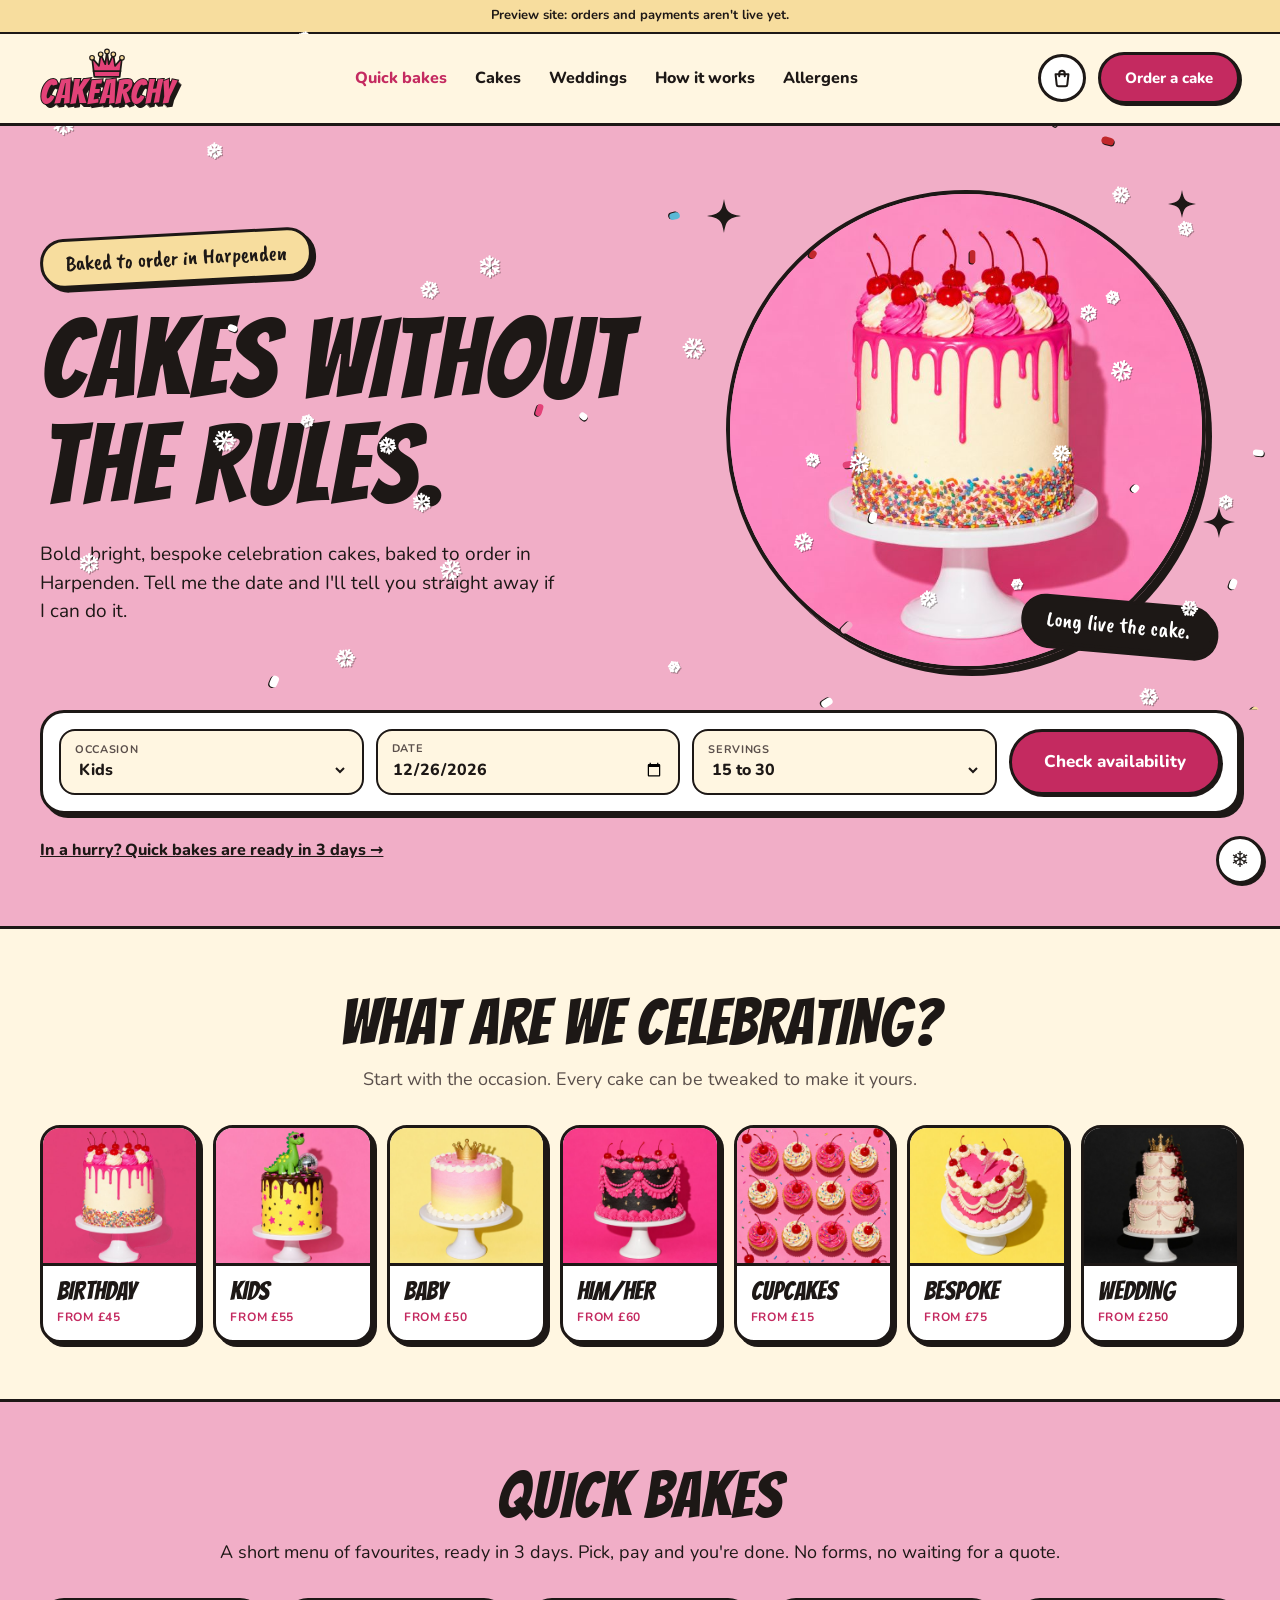
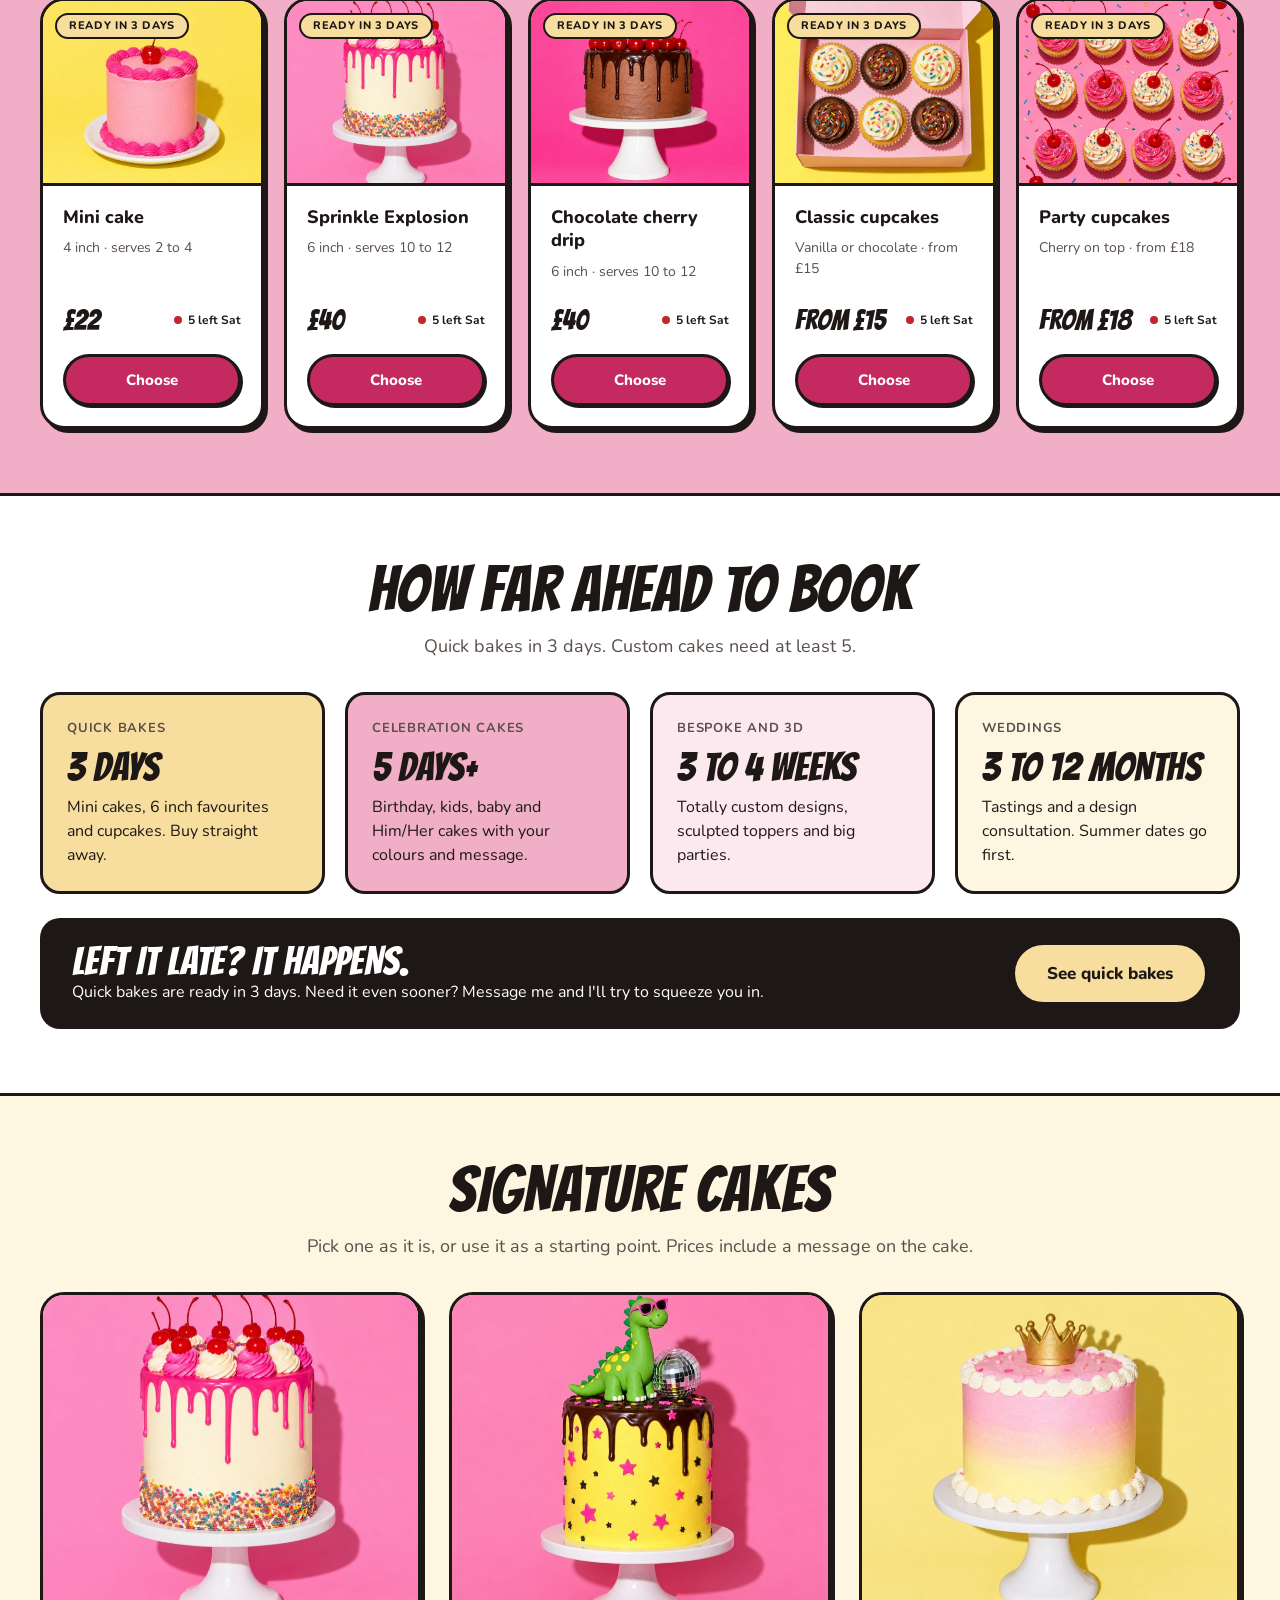
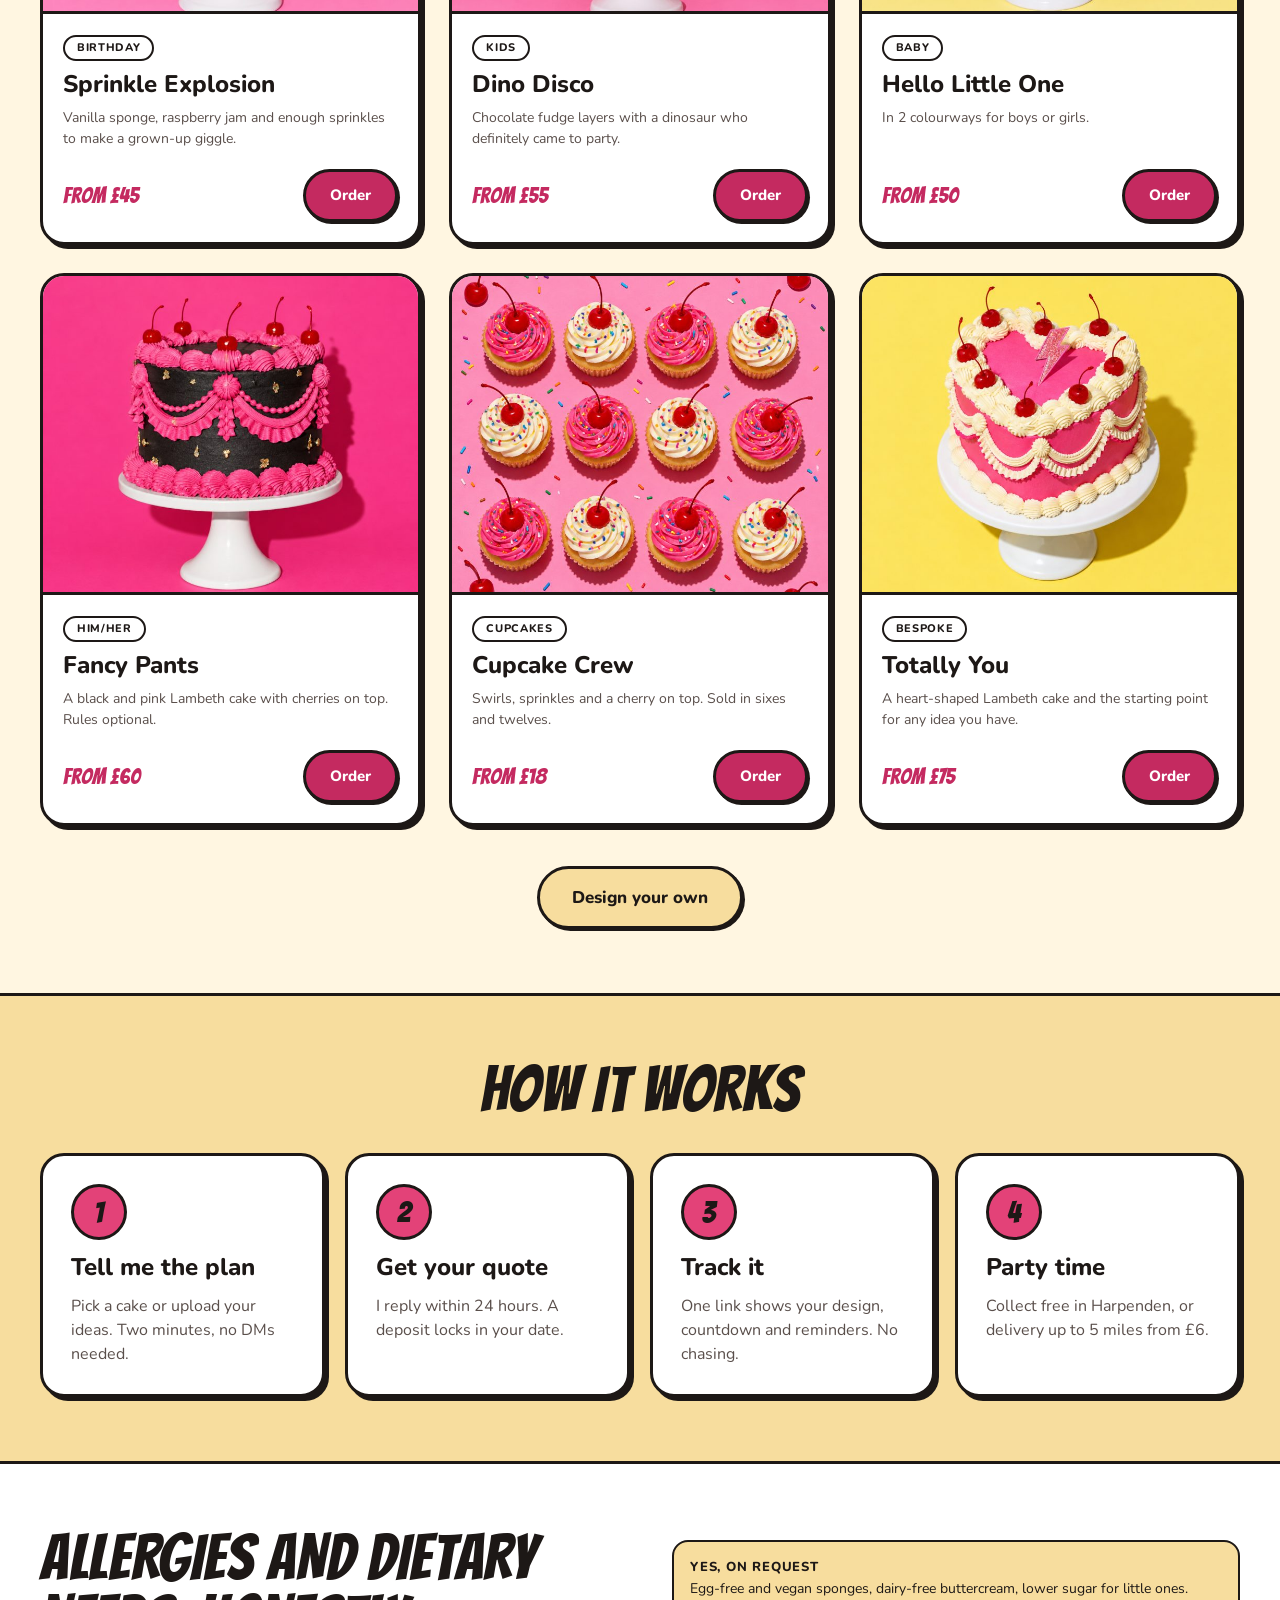
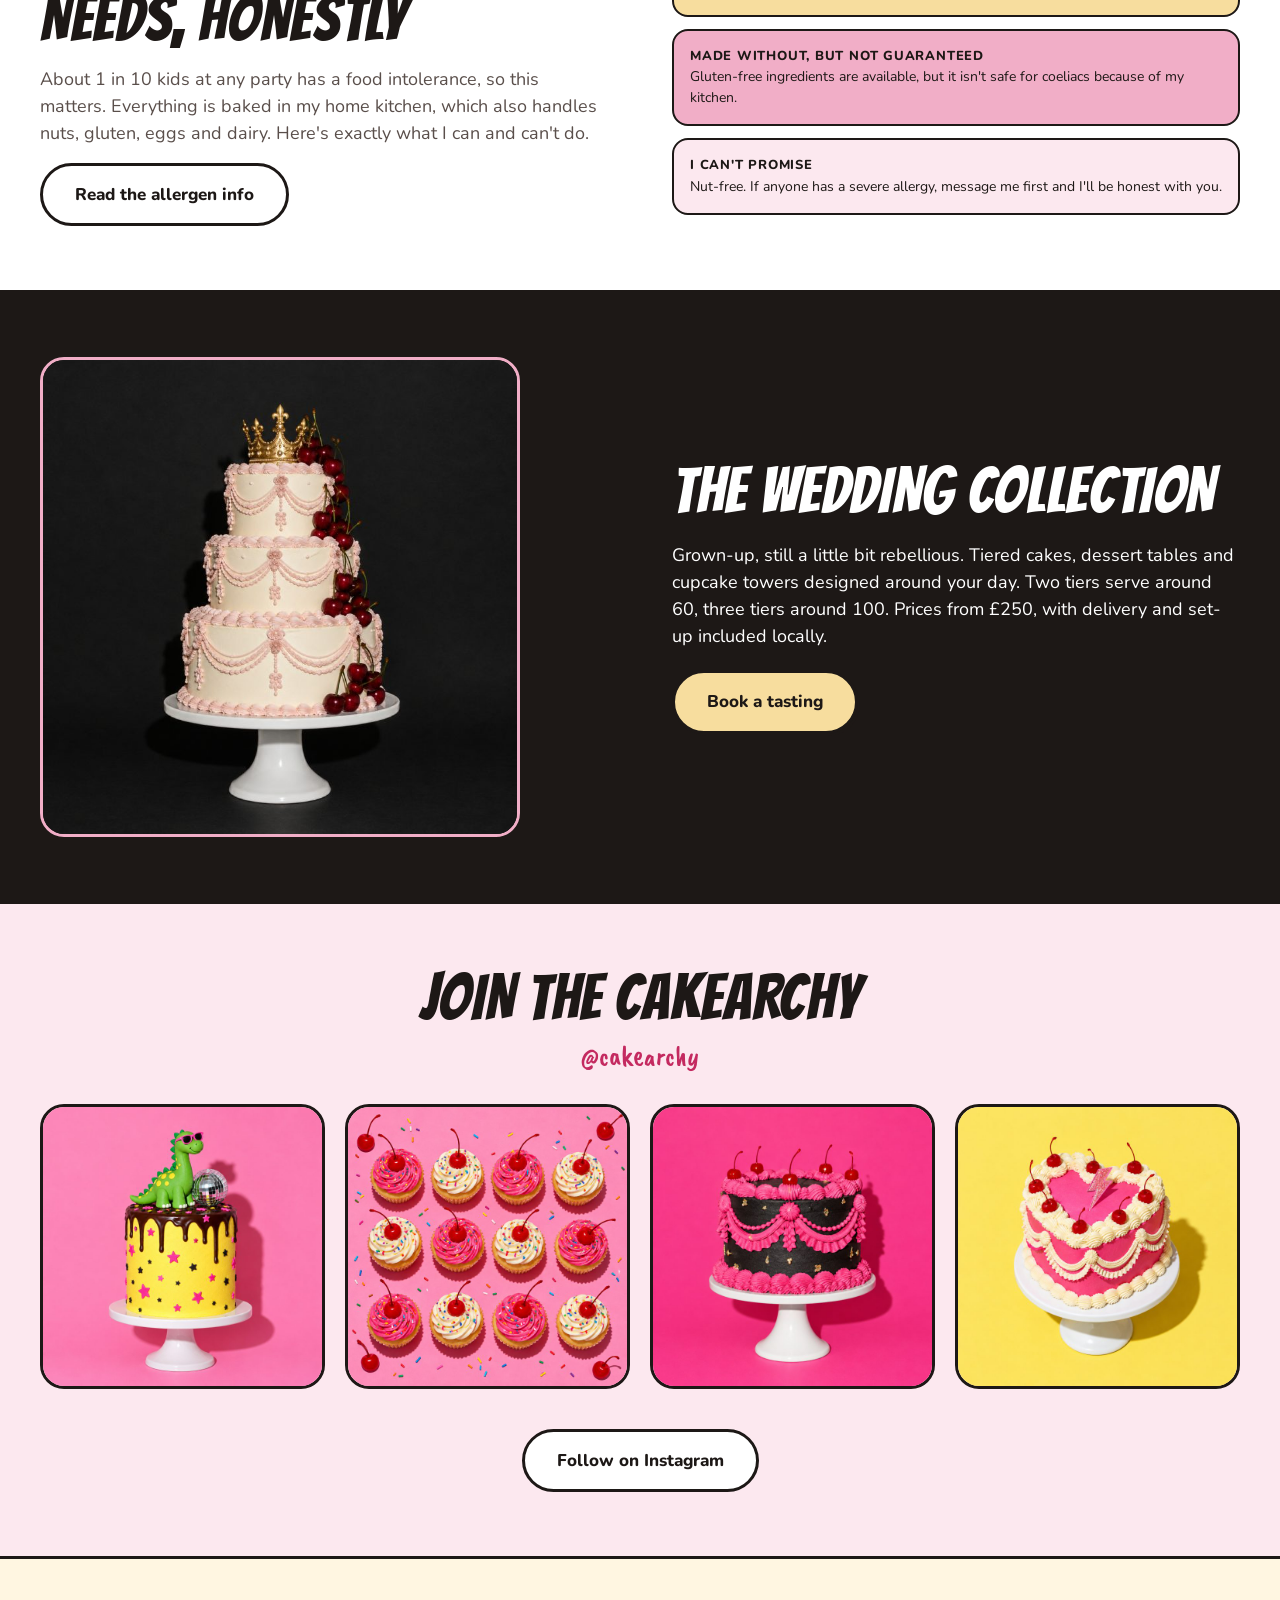
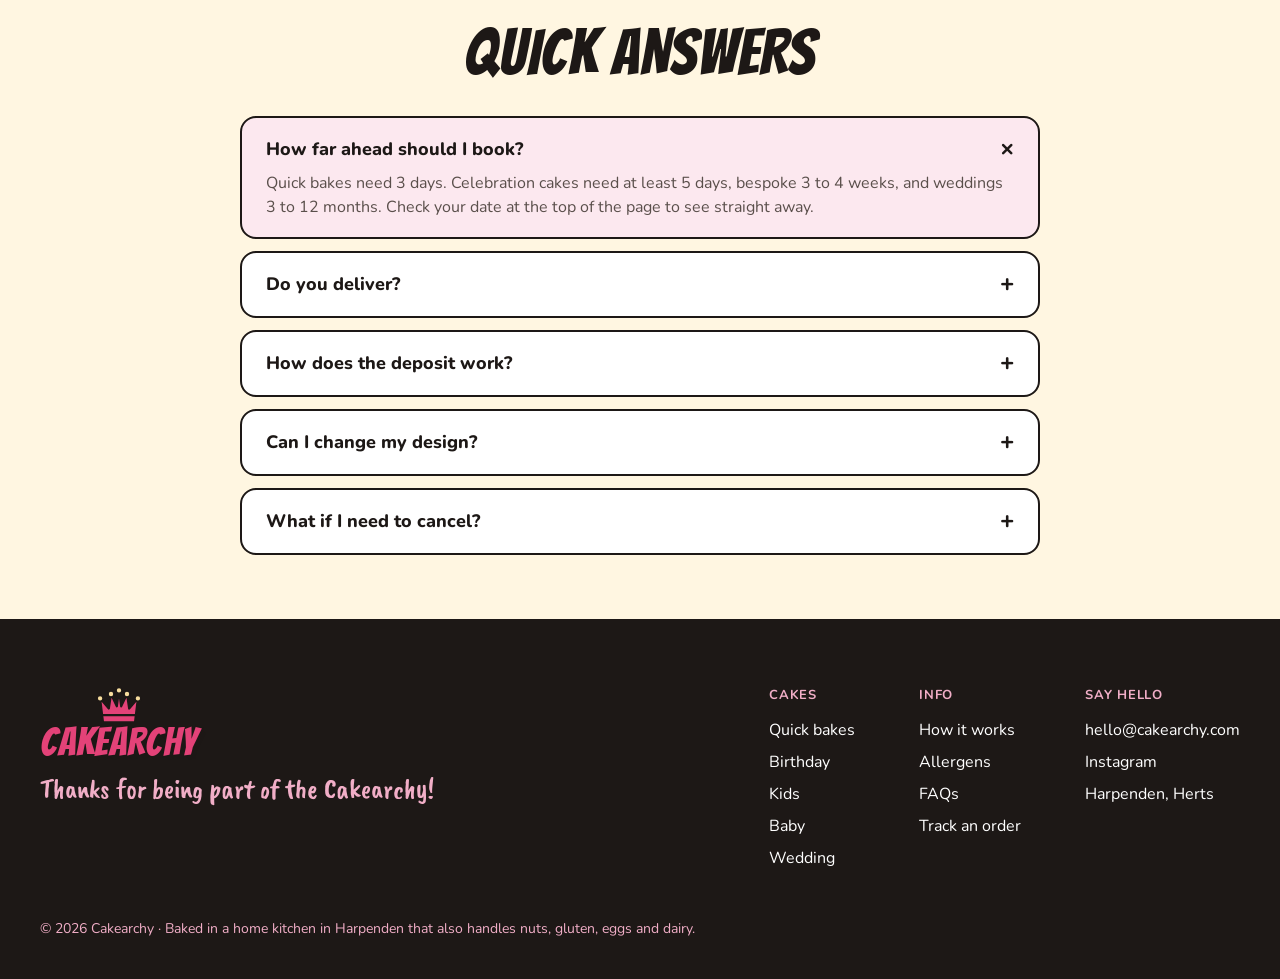
==== index.html @ 48535d92 "Order step 1: idea box and phone call promise Co-Authored-By: Claude Opus 5.5 <noreply@anthropic.com" ====
<!DOCTYPE html>
<html lang="en-GB">
<head>
  <meta charset="utf-8">
  <meta name="viewport" content="width=device-width, initial-scale=1">
  <title>Cakearchy · Cakes without the rules · Harpenden</title>
  <meta name="description" content="Bold, bright, bespoke celebration cakes and quick bakes, baked to order in Harpenden.">
  <link rel="icon" href="assets/favicon.svg" type="image/svg+xml">
  <link rel="preconnect" href="https://fonts.googleapis.com"><link rel="preconnect" href="https://fonts.gstatic.com" crossorigin>
  <link href="https://fonts.googleapis.com/css2?family=Bangers&family=Caveat+Brush&family=Kaushan+Script&family=Nunito:wght@400;700;800&display=swap" rel="stylesheet">
  <link rel="stylesheet" href="css/styles.css?v=7">
</head>
<body>
  <div id="site-header"></div>
  <main>
    <!-- 1. Hero with date-first search -->
    <section class="hero">
      <div class="wrap">
        <div class="hero-grid">
          <div class="hero-copy">
            <span class="sticker butter tilt-l">Baked to order in Harpenden</span>
            <h1 class="display-xl">CAKES WITHOUT<br>THE RULES.</h1>
            <p class="lead">Bold, bright, bespoke celebration cakes, baked to order in Harpenden. Tell me the date and I'll tell you straight away if I can do it.</p>
          </div>
          <div class="hero-art">
            <img class="photo" src="assets/img/birthday.jpg" alt="Sprinkle Explosion cake with a pink drip and cherries">
            <span class="sticker ink tilt-r">Long live the cake.</span>
            <span class="sparkle" style="top:2%;left:-4%;width:34px" data-sparkle></span>
            <span class="sparkle" style="top:0;right:2%" data-sparkle></span>
            <span class="sparkle" style="bottom:26%;right:-6%;width:32px" data-sparkle></span>
          </div>
        </div>

        <form class="finder" id="finder" aria-label="Check availability">
          <div class="field-box"><div><label for="f-occ">Occasion</label>
            <select id="f-occ" name="occasion"></select></div></div>
          <div class="field-box"><div><label for="f-date">Date</label>
            <input id="f-date" name="date" type="date" required></div></div>
          <div class="field-box"><div><label for="f-guests">Servings</label>
            <select id="f-guests" name="guests"><option>Up to 15</option><option selected>15 to 30</option><option>30 to 50</option><option>50 to 100</option><option>100+</option></select></div></div>
          <button class="btn btn-primary btn-lg" type="submit">Check availability</button>
        </form>
        <div class="finder-result" id="finder-result" aria-live="polite">
          <a href="quick-bakes.html" style="font-weight:800">In a hurry? Quick bakes are ready in 3 days →</a>
        </div>
      </div>
    </section>

    <!-- 2. Shop by occasion -->
    <section class="section" style="padding-bottom:56px">
      <div class="wrap">
        <div class="section-head"><h2>WHAT ARE WE CELEBRATING?</h2><p class="lead">Start with the occasion. Every cake can be tweaked to make it yours.</p></div>
        <div class="tiles" id="tiles"></div>
      </div>
    </section>

    <!-- 3. Quick bakes -->
    <section class="section bg-soft" id="quick">
      <div class="wrap">
        <div class="section-head"><h2>QUICK BAKES</h2><p class="lead" style="color:var(--text)">A short menu of favourites, ready in 3 days. Pick, pay and you're done. No forms, no waiting for a quote.</p></div>
        <div class="grid-5" id="quick-grid"></div>
      </div>
    </section>

    <!-- 4. Lead times -->
    <section class="section bg-surface">
      <div class="wrap">
        <div class="section-head"><h2>HOW FAR AHEAD TO BOOK</h2><p class="lead">Quick bakes in 3 days. Custom cakes need at least 5.</p></div>
        <div class="grid-4" id="lead-cards"></div>
        <div class="banner">
          <div><div class="display-m">LEFT IT LATE? IT HAPPENS.</div><p>Quick bakes are ready in 3 days. Need it even sooner? Message me and I'll try to squeeze you in.</p></div>
          <a class="btn btn-secondary btn-lg" href="quick-bakes.html">See quick bakes</a>
        </div>
      </div>
    </section>

    <!-- 5. Signature cakes -->
    <section class="section" id="cakes">
      <div class="wrap">
        <div class="section-head"><h2>SIGNATURE CAKES</h2><p class="lead">Pick one as it is, or use it as a starting point. Prices include a message on the cake.</p></div>
        <div class="grid-3" id="sig-grid"></div>
        <div style="text-align:center;margin-top:40px"><a class="btn btn-secondary btn-lg" href="order.html">Design your own</a></div>
      </div>
    </section>

    <!-- 6. How it works -->
    <section class="section bg-accent" id="how">
      <div class="wrap">
        <div class="section-head"><h2>HOW IT WORKS</h2></div>
        <div class="grid-4">
          <div class="step-card"><span class="num">1</span><h3>Tell me the plan</h3><p class="muted">Pick a cake or upload your ideas. Two minutes, no DMs needed.</p></div>
          <div class="step-card"><span class="num">2</span><h3>Get your quote</h3><p class="muted">I reply within 24 hours. A deposit locks in your date.</p></div>
          <div class="step-card"><span class="num">3</span><h3>Track it</h3><p class="muted">One link shows your design, countdown and reminders. No chasing.</p></div>
          <div class="step-card"><span class="num">4</span><h3>Party time</h3><p class="muted">Collect free in Harpenden, or delivery up to 5 miles from £6.</p></div>
        </div>
      </div>
    </section>

    <!-- 7. Allergies -->
    <section class="section bg-surface" id="allergies">
      <div class="wrap split">
        <div style="display:grid;gap:16px;justify-items:start">
          <h2>ALLERGIES AND DIETARY NEEDS, HONESTLY</h2>
          <p class="lead">About 1 in 10 kids at any party has a food intolerance, so this matters. Everything is baked in my home kitchen, which also handles nuts, gluten, eggs and dairy. Here's exactly what I can and can't do.</p>
          <a class="btn btn-outline btn-lg" href="allergens.html">Read the allergen info</a>
        </div>
        <div style="display:grid;gap:12px">
          <div class="notice info"><div><strong class="label">Yes, on request</strong><p>Egg-free and vegan sponges, dairy-free buttercream, lower sugar for little ones.</p></div></div>
          <div class="notice good"><div><strong class="label">Made without, but not guaranteed</strong><p>Gluten-free ingredients are available, but it isn't safe for coeliacs because of my kitchen.</p></div></div>
          <div class="notice" style="background:var(--bg-brand-subtle)"><div><strong class="label">I can't promise</strong><p>Nut-free. If anyone has a severe allergy, message me first and I'll be honest with you.</p></div></div>
        </div>
      </div>
    </section>

    <!-- 8. Weddings -->
    <section class="section bg-ink" id="weddings">
      <div class="wrap split">
        <img src="assets/img/wedding.jpg" alt="Three-tier cream wedding cake with pink piping, cherries and a gold crown" style="border:3px solid var(--pink-200);border-radius:24px;max-width:480px;width:100%">
        <div style="display:grid;gap:20px;justify-items:start">
          <h2>THE WEDDING COLLECTION</h2>
          <p class="lead" style="color:#fff">Grown-up, still a little bit rebellious. Tiered cakes, dessert tables and cupcake towers designed around your day. Two tiers serve around 60, three tiers around 100. Prices from £250, with delivery and set-up included locally.</p>
          <a class="btn btn-secondary btn-lg" href="order.html?occasion=wedding">Book a tasting</a>
        </div>
      </div>
    </section>

    <!-- 9. Instagram -->
    <section class="section bg-subtle">
      <div class="wrap">
        <div class="section-head"><h2>JOIN THE CAKEARCHY</h2><span class="hand brand">@cakearchy</span></div>
        <div class="ig-grid">
          <img src="assets/img/kids.jpg" alt="Dino Disco cake" loading="lazy">
          <img src="assets/img/cupcakes.jpg" alt="Party cupcakes with cherries" loading="lazy">
          <img src="assets/img/himher.jpg" alt="Black and pink Lambeth cake" loading="lazy">
          <img src="assets/img/bespoke.jpg" alt="Heart-shaped pink Lambeth cake" loading="lazy">
        </div>
        <div style="text-align:center;margin-top:40px"><a class="btn btn-outline btn-lg" href="https://instagram.com/cakearchy">Follow on Instagram</a></div>
      </div>
    </section>

    <!-- 10. FAQ -->
    <section class="section" id="faq">
      <div class="wrap">
        <div class="section-head"><h2>QUICK ANSWERS</h2></div>
        <div class="faq">
          <details open><summary>How far ahead should I book?</summary><p>Quick bakes need 3 days. Celebration cakes need at least 5 days, bespoke 3 to 4 weeks, and weddings 3 to 12 months. Check your date at the top of the page to see straight away.</p></details>
          <details><summary>Do you deliver?</summary><p>Yes, up to 5 miles from Harpenden. It's £6 within Harpenden and £10 up to 5 miles. Collection from Harpenden is free.</p></details>
          <details><summary>How does the deposit work?</summary><p>For custom cakes, a 30% deposit secures your date and the rest is due a week before collection. Quick bakes are paid in full when you order.</p></details>
          <details><summary>Can I change my design?</summary><p>Of course, up to 7 days before collection. After that the ingredients are bought and the decorating is underway.</p></details>
          <details><summary>What if I need to cancel?</summary><p>Let me know as soon as you can. Custom cake deposits are refundable up to 14 days before your date. Quick bakes can be cancelled free up to 48 hours before.</p></details>
        </div>
      </div>
    </section>
  </main>
  <div id="site-footer"></div>

  <script src="js/config.js?v=7"></script>
  <script src="js/site.js?v=7"></script>
  <script src="js/home.js?v=7"></script>
  <script src="js/festive.js?v=7"></script>
</body>
</html>
---- css/styles.css ----
/* Cakearchy design tokens. These mirror the Figma variables. */
:root {
  --pink-50: #FCE8EF;
  --pink-200: #F1AEC7;
  --pink-500: #E34278;
  --pink-600: #C42A60;
  --butter-100: #FFF6E1;
  --butter-300: #F7DD9E;
  --cherry-600: #C1282B;
  --ink-600: #5A4F4B;
  --ink-900: #1D1816;
  --white: #FFFFFF;

  --bg-page: var(--butter-100);
  --bg-surface: var(--white);
  --bg-brand: var(--pink-500);
  --bg-brand-soft: var(--pink-200);
  --bg-brand-subtle: var(--pink-50);
  --bg-action: var(--pink-600);
  --bg-accent: var(--butter-300);
  --bg-inverse: var(--ink-900);
  --text: var(--ink-900);
  --text-2: var(--ink-600);
  --text-brand: var(--pink-600);
  --text-inv: var(--white);
  --border: var(--ink-900);

  --s-xs: 4px; --s-sm: 8px; --s-md: 12px; --s-lg: 16px; --s-xl: 24px; --s-2xl: 32px; --s-3xl: 48px; --s-4xl: 64px;
  --r-sm: 8px; --r-md: 16px; --r-lg: 24px; --r-full: 999px;
  --shadow: 4px 4px 0 var(--ink-900);
  --shadow-sm: 2px 2px 0 var(--ink-900);

  --font-display: 'Bangers', 'Impact', sans-serif;
  --font-body: 'Nunito', 'Avenir', system-ui, sans-serif;
  --font-hand: 'Caveat Brush', cursive;
  --font-script: 'Kaushan Script', cursive;

  --max: 1200px;
}

* { box-sizing: border-box; }
html { scroll-behavior: smooth; }
body {
  margin: 0; background: var(--bg-page); color: var(--text);
  font-family: var(--font-body); font-size: 16px; line-height: 1.5;
  -webkit-font-smoothing: antialiased;
}
img { max-width: 100%; display: block; }
a { color: inherit; }
button, input, select, textarea { font: inherit; color: inherit; }
:focus-visible { outline: 3px solid var(--pink-600); outline-offset: 3px; }

.wrap { width: 100%; max-width: calc(var(--max) + 2 * var(--s-xl)); margin: 0 auto; padding: 0 var(--s-xl); }
.sr-only { position: absolute; width: 1px; height: 1px; overflow: hidden; clip: rect(0 0 0 0); white-space: nowrap; }

/* Type */
.display-xl, .display-l, .display-m, h1, h2 { font-family: var(--font-display); font-weight: 400; letter-spacing: 0.01em; line-height: 0.95; margin: 0; }
.display-xl { font-size: clamp(56px, 9vw, 112px); }
.display-l, h2 { font-size: clamp(40px, 5.5vw, 64px); }
.display-m { font-size: clamp(28px, 3.5vw, 40px); }
h3 { font-size: 24px; font-weight: 800; line-height: 1.25; margin: 0; }
h4 { font-size: 18px; font-weight: 800; line-height: 1.3; margin: 0; }
p { margin: 0; }
.lead { font-size: 18px; color: var(--text-2); }
.label { font-size: 13px; font-weight: 700; letter-spacing: 0.06em; text-transform: uppercase; }
.muted { color: var(--text-2); }
.small { font-size: 14px; }
.hand { font-family: var(--font-hand); font-size: 28px; line-height: 1.1; }
.brand { color: var(--text-brand); }

/* Buttons */
.btn {
  display: inline-flex; align-items: center; justify-content: center; gap: 8px;
  border: 3px solid var(--border); border-radius: var(--r-full);
  padding: 12px 24px; font-weight: 800; font-size: 15px; text-decoration: none; cursor: pointer;
  background: var(--bg-surface); color: var(--text); transition: transform .08s ease, box-shadow .08s ease;
  white-space: nowrap;
}
.btn:hover { transform: translate(-1px, -1px); }
.btn:active { transform: translate(2px, 2px); box-shadow: none !important; }
.btn-primary { background: var(--bg-action); color: var(--text-inv); box-shadow: var(--shadow-sm); }
.btn-secondary { background: var(--bg-accent); box-shadow: var(--shadow-sm); }
.btn-outline { background: var(--bg-surface); }
.btn-lg { padding: 16px 32px; font-size: 17px; }
.btn-block { width: 100%; }
.btn[disabled] { opacity: .5; cursor: not-allowed; transform: none; }

/* Chips */
.chips { display: flex; flex-wrap: wrap; gap: 8px; }
.chip {
  border: 2px solid var(--border); background: var(--bg-surface); border-radius: var(--r-full);
  padding: 7px 16px; font-size: 13px; font-weight: 700; letter-spacing: .05em; text-transform: uppercase; cursor: pointer;
}
.chip[aria-pressed="true"], .chip.is-on { background: var(--bg-inverse); color: var(--text-inv); }
.chips-scroll { flex-wrap: nowrap; overflow-x: auto; padding-bottom: 6px; scrollbar-width: none; }
.chips-scroll::-webkit-scrollbar { display: none; }

/* Stickers */
.sticker {
  display: inline-block; font-family: var(--font-hand); font-size: 22px; line-height: 1.1;
  padding: 10px 22px; border: 3px solid var(--border); border-radius: var(--r-lg); box-shadow: var(--shadow);
  background: var(--bg-brand);
}
.sticker.butter { background: var(--bg-accent); }
.sticker.ink { background: var(--bg-inverse); color: var(--text-inv); }
.tilt-l { transform: rotate(-3deg); } .tilt-r { transform: rotate(5deg); }

/* Header */
.site-header { background: var(--bg-page); border-bottom: 3px solid var(--border); position: sticky; top: 0; z-index: 40; }
.site-header .wrap { display: flex; align-items: center; justify-content: space-between; gap: var(--s-xl); padding-top: 14px; padding-bottom: 14px; }
.logo { display: inline-flex; flex-direction: column; align-items: center; gap: 0; text-decoration: none; line-height: 1; }
.logo svg { width: 38px; height: auto; margin-bottom: -4px; position: relative; z-index: 1; }
.wordmark {
  font-family: var(--font-display); font-size: 34px; letter-spacing: .02em; color: var(--pink-500);
  -webkit-text-stroke: 2px var(--ink-900); paint-order: stroke fill;
  /* Stacked shadows make a solid offset block, so no pale gap shows between the outline and the shadow */
  text-shadow: 1px 1px 0 var(--ink-900), 2px 2px 0 var(--ink-900), 3px 3px 0 var(--ink-900), 4px 4px 0 var(--ink-900);
}
.nav { display: flex; align-items: center; gap: 28px; }
.nav a { text-decoration: none; font-weight: 800; }
.nav a.hot { color: var(--text-brand); }
.header-actions { display: flex; align-items: center; gap: 12px; }
.icon-btn {
  position: relative; width: 48px; height: 48px; border-radius: var(--r-full); border: 3px solid var(--border);
  background: var(--bg-surface); display: inline-flex; align-items: center; justify-content: center; cursor: pointer; text-decoration: none;
}
.icon-btn.menu { background: var(--bg-accent); display: none; }
.count {
  position: absolute; top: -6px; right: -6px; min-width: 22px; height: 22px; border-radius: var(--r-full);
  background: var(--bg-action); color: var(--text-inv); border: 2px solid var(--border); font-size: 11px; font-weight: 800;
  display: flex; align-items: center; justify-content: center; padding: 0 4px;
}
.count[hidden] { display: none; }
.mobile-menu { display: none; }
@media (max-width: 960px) {
  .nav, .header-actions .btn { display: none; }
  .icon-btn.menu { display: inline-flex; }
  .wordmark { font-size: 26px; }
  .logo svg { width: 30px; }
  .mobile-menu[data-open="true"] {
    display: flex; flex-direction: column; position: fixed; inset: 0; background: var(--bg-brand); z-index: 60; padding: 16px 20px 32px; overflow-y: auto;
  }
  .mobile-menu .top { display: flex; justify-content: space-between; align-items: center; margin-bottom: 24px; }
  .mobile-menu a.big { font-family: var(--font-display); font-size: 48px; text-decoration: none; border-bottom: 3px solid var(--border); padding: 8px 0; }
}

/* Sections */
section { border-top: 3px solid var(--border); }
section:first-of-type { border-top: 0; }
.section { padding: var(--s-4xl) 0; }
.section-head { text-align: center; display: grid; gap: 12px; justify-items: center; margin-bottom: var(--s-2xl); }
.bg-soft { background: var(--bg-brand-soft); }
.bg-subtle { background: var(--bg-brand-subtle); }
.bg-surface { background: var(--bg-surface); }
.bg-accent { background: var(--bg-accent); }
.bg-ink { background: var(--bg-inverse); color: var(--text-inv); }

/* Hero */
.hero { background: var(--bg-brand-soft); padding: 64px 0 56px; }
.hero-grid { display: grid; grid-template-columns: 1.1fr 1fr; gap: 48px; align-items: center; }
.hero-copy { display: grid; gap: 22px; justify-items: start; }
.hero-copy .lead { color: var(--text); max-width: 520px; font-size: 19px; }
.hero-art { position: relative; aspect-ratio: 1; max-width: 480px; justify-self: center; width: 100%; }
.hero-art .photo { width: 100%; height: 100%; border-radius: 50%; border: 4px solid var(--border); box-shadow: 6px 6px 0 var(--ink-900); object-fit: cover; }
.hero-art .sticker { position: absolute; bottom: 4%; right: -2%; }
.hero-art .badge-logo { position: absolute; left: -4%; bottom: 14%; width: 34%; }
.sparkle { position: absolute; width: 28px; }

/* Party finder */
.finder {
  margin-top: 40px; background: var(--bg-surface); border: 3px solid var(--border); border-radius: var(--r-lg); box-shadow: var(--shadow);
  padding: 16px; display: grid; grid-template-columns: repeat(3, 1fr) auto; gap: 12px; align-items: stretch;
}
.field-box {
  display: flex; align-items: center; gap: 12px; background: var(--bg-page); border: 2px solid var(--border); border-radius: var(--r-md); padding: 10px 14px;
}
.field-box label { display: block; font-size: 11px; font-weight: 700; letter-spacing: .06em; text-transform: uppercase; color: var(--text-2); }
.field-box select, .field-box input { border: 0; background: transparent; font-weight: 800; font-size: 16px; width: 100%; padding: 0; outline: none; }
.field-box > div { flex: 1; min-width: 0; }
.field-box input[type="date"] { text-align: left; -webkit-appearance: none; appearance: none; min-height: 22px; display: block; }
.field-box input[type="date"]::-webkit-date-and-time-value { text-align: left; margin: 0; }
.finder-result { margin-top: 16px; display: flex; flex-wrap: wrap; gap: 16px 24px; align-items: center; min-height: 40px; }
.pill {
  display: inline-flex; align-items: center; gap: 8px; border: 2px solid var(--border); border-radius: var(--r-full); padding: 8px 16px; font-weight: 800; font-size: 15px; background: var(--bg-accent);
}
.pill.good { background: var(--bg-accent); }
.pill.warn { background: var(--bg-inverse); color: var(--text-inv); }
.pill.info { background: var(--bg-surface); }
@media (max-width: 960px) {
  .hero { padding: 32px 0 48px; }
  .hero > .wrap { display: flex; flex-direction: column; }
  .hero-grid { display: contents; }
  .hero-copy { order: 1; }
  .finder { order: 2; grid-template-columns: 1fr; margin-top: 24px; }
  .finder-result { order: 3; }
  .hero-art { order: 4; max-width: 320px; margin-top: 32px; }
}
.qb .card-body { flex: 0 0 auto; }
.qb .card-foot { margin-top: auto; padding-top: 4px; }

/* Occasion tiles */
.tiles { display: grid; grid-template-columns: repeat(7, 1fr); gap: 14px; }
.tile { background: var(--bg-surface); border: 3px solid var(--border); border-radius: 20px; overflow: hidden; box-shadow: var(--shadow); text-decoration: none; transition: transform .1s; }
.tile:hover { transform: translate(-2px, -2px); }
.tile img { aspect-ratio: 1 / 0.9; object-fit: cover; width: 100%; border-bottom: 3px solid var(--border); }
.tile div { padding: 12px 14px; }
.tile strong { font-family: var(--font-display); font-weight: 400; font-size: 26px; display: block; line-height: 1; }
.tile span { font-size: 12px; font-weight: 700; letter-spacing: .06em; text-transform: uppercase; color: var(--text-brand); }
@media (max-width: 1100px) { .tiles { grid-auto-flow: column; grid-auto-columns: 160px; grid-template-columns: none; overflow-x: auto; padding: 4px 4px 12px; scroll-snap-type: x mandatory; } .tile { scroll-snap-align: start; } }

/* Cards */
.card { background: var(--bg-surface); border: 3px solid var(--border); border-radius: var(--r-lg); box-shadow: var(--shadow); overflow: hidden; display: flex; flex-direction: column; }
.card > img { aspect-ratio: 1 / 0.85; object-fit: cover; width: 100%; border-bottom: 3px solid var(--border); }
.card-body { padding: 20px; display: grid; gap: 8px; flex: 1; align-content: start; }
.card-foot { display: flex; justify-content: space-between; align-items: center; gap: 12px; margin-top: auto; padding: 0 20px 20px; }
.grid-3 { display: grid; grid-template-columns: repeat(3, 1fr); gap: 28px; }
.grid-4 { display: grid; grid-template-columns: repeat(4, 1fr); gap: 20px; }
.grid-5 { display: grid; grid-template-columns: repeat(5, 1fr); gap: 20px; }
.grid-2 { display: grid; grid-template-columns: repeat(2, 1fr); gap: 28px; }
@media (max-width: 1100px) { .grid-5 { grid-auto-flow: column; grid-auto-columns: 240px; grid-template-columns: none; overflow-x: auto; padding: 4px 4px 12px; } }
@media (max-width: 900px) { .grid-3, .grid-4, .grid-2 { grid-template-columns: 1fr; } }
.tag { display: inline-block; border: 2px solid var(--border); border-radius: var(--r-full); padding: 3px 12px; font-size: 11px; font-weight: 800; letter-spacing: .06em; text-transform: uppercase; background: var(--bg-surface); }
.tag.butter { background: var(--bg-accent); }
.tag.pink { background: var(--bg-brand-subtle); }
.qb { position: relative; }
.qb .tag.butter { position: absolute; top: 12px; left: 12px; }
.price { font-family: var(--font-display); font-size: 28px; line-height: 1; }
.slots { font-size: 12px; font-weight: 700; display: inline-flex; align-items: center; gap: 6px; }
.slots::before { content: ''; width: 8px; height: 8px; border-radius: 50%; background: var(--cherry-600); }
.slots.none::before { background: var(--ink-600); }

/* Lead times */
.lead-card { border: 3px solid var(--border); border-radius: 20px; padding: 24px; display: grid; gap: 8px; align-content: start; }
.lead-card .big { font-family: var(--font-display); font-size: 40px; line-height: 1; }
.banner { margin-top: 24px; background: var(--bg-inverse); color: var(--text-inv); border-radius: 20px; padding: 24px 32px; display: flex; gap: 24px; align-items: center; justify-content: space-between; flex-wrap: wrap; }

/* Steps */
.step-card { background: var(--bg-surface); border: 3px solid var(--border); border-radius: var(--r-lg); box-shadow: var(--shadow); padding: 28px; display: grid; gap: 12px; align-content: start; }
.num { width: 56px; height: 56px; border-radius: 50%; background: var(--bg-brand); border: 3px solid var(--border); display: flex; align-items: center; justify-content: center; font-family: var(--font-display); font-size: 30px; }

/* Notices */
.notice { display: flex; gap: 12px; padding: 16px; border: 2px solid var(--border); border-radius: var(--r-md); background: var(--bg-accent); }
.notice.good { background: var(--bg-brand-soft); }
.notice.warn { background: var(--bg-inverse); color: var(--text-inv); }
.notice.info { background: var(--bg-accent); }
.notice strong { display: block; font-weight: 800; }
.notice p { font-size: 14px; }
.notice svg { flex: 0 0 22px; margin-top: 1px; }

/* Forms */
.form-grid { display: grid; gap: 16px; }
.field label, .field .label { display: block; margin-bottom: 6px; color: var(--text-2); }
.input, textarea.input, select.input {
  width: 100%; border: 2px solid var(--border); border-radius: 14px; background: var(--bg-surface); padding: 14px 16px; font-size: 16px; outline: none;
}
.input:focus { box-shadow: var(--shadow-sm); }
.choice {
  display: flex; align-items: center; gap: 14px; padding: 16px; border: 2px solid var(--border); border-radius: 18px; background: var(--bg-surface); cursor: pointer;
}
.choice input { position: absolute; opacity: 0; pointer-events: none; }
.choice .dot { flex: 0 0 26px; height: 26px; border: 2.5px solid var(--border); border-radius: 50%; background: var(--bg-surface); display: flex; align-items: center; justify-content: center; }
.choice .box { flex: 0 0 26px; height: 26px; border: 2.5px solid var(--border); border-radius: 8px; background: var(--bg-surface); display: flex; align-items: center; justify-content: center; }
.choice .txt { flex: 1; }
.choice .txt strong { display: block; font-weight: 800; }
.choice .txt small { color: var(--text-2); font-size: 14px; }
.choice .amt { font-weight: 800; color: var(--text-brand); white-space: nowrap; }
.choice:has(input:checked) { background: var(--bg-brand-subtle); border-width: 3px; box-shadow: var(--shadow-sm); }
.choice:has(input[type=radio]:checked) .dot::after { content: ''; width: 13px; height: 13px; border-radius: 50%; background: var(--bg-action); }
.choice:has(input[type=checkbox]:checked) .box { background: var(--bg-action); }
.choice:has(input[type=checkbox]:checked) .box::after { content: ''; width: 12px; height: 7px; border-left: 3px solid #fff; border-bottom: 3px solid #fff; transform: rotate(-45deg) translate(1px, -1px); }
.choice:has(input:focus-visible) { outline: 3px solid var(--pink-600); outline-offset: 3px; }
.upload { border: 2px dashed var(--border); border-radius: 18px; background: var(--bg-brand-subtle); padding: 24px; text-align: center; display: grid; gap: 6px; justify-items: center; cursor: pointer; }
.thumbs { display: flex; gap: 10px; flex-wrap: wrap; }
.thumbs button { padding: 0; border: 2px solid var(--border); border-radius: 14px; overflow: hidden; width: 80px; height: 80px; cursor: pointer; background: none; }
.thumbs button[aria-pressed="true"] { border: 4px solid var(--pink-600); }
.thumbs img { width: 100%; height: 100%; object-fit: cover; }

/* Flow pages (order, basket) */
.flow { max-width: 560px; margin: 0 auto; min-height: 100vh; display: flex; flex-direction: column; background: var(--bg-page); }
.flow-head { padding: 16px 20px 20px; border-bottom: 3px solid var(--border); display: grid; gap: 12px; background: var(--bg-page); position: sticky; top: var(--header-h, 0px); z-index: 10; }
.flow-head .row { display: flex; align-items: center; gap: 12px; }
.flow-head .row .label { flex: 1; color: var(--text-2); }
.back { background: none; border: 0; padding: 4px; cursor: pointer; display: inline-flex; }
.progress { height: 12px; border: 2px solid var(--border); border-radius: var(--r-full); background: var(--bg-surface); overflow: hidden; }
.progress span { display: block; height: 100%; background: var(--bg-brand); transition: width .3s ease; }
.flow-title { font-family: var(--font-display); font-size: 36px; line-height: .95; }
.flow-body { padding: 24px 20px 32px; display: grid; gap: 16px; flex: 1; align-content: start; }
.flow-bar { position: sticky; bottom: 0; background: var(--bg-surface); border-top: 3px solid var(--border); padding: 14px 20px 24px; display: flex; align-items: center; gap: 12px; }
.flow-bar .total { flex: 1; }
.flow-bar .total .price { font-size: 26px; }
.summary { border: 3px solid var(--border); border-radius: 18px; background: var(--bg-surface); overflow: hidden; }
.summary .row { display: flex; gap: 12px; padding: 12px 16px; border-top: 1px solid var(--pink-200); align-items: start; }
.summary .row:first-child { border-top: 0; }
.summary .row div { flex: 1; }
.summary .edit { font-weight: 800; color: var(--text-brand); font-size: 14px; background: none; border: 0; text-decoration: underline; cursor: pointer; }
.hidden { display: none !important; }

/* Timeline */
.timeline { background: var(--bg-surface); border: 3px solid var(--border); border-radius: 20px; box-shadow: var(--shadow); padding: 12px 20px; }
.timeline li { list-style: none; display: flex; gap: 14px; align-items: center; padding: 10px 0; }
.timeline ul { margin: 0; padding: 0; }
.timeline .d { flex: 0 0 22px; height: 22px; border-radius: 50%; border: 3px solid var(--border); background: var(--bg-surface); }
.timeline .done .d { background: var(--bg-action); }
.timeline .now .d { background: var(--bg-accent); }

/* FAQ */
.faq { max-width: 800px; margin: 0 auto; display: grid; gap: 12px; }
.faq details { border: 2px solid var(--border); border-radius: var(--r-md); background: var(--bg-surface); padding: 18px 24px; }
.faq details[open] { background: var(--bg-brand-subtle); }
.faq summary { font-weight: 800; font-size: 18px; cursor: pointer; list-style: none; display: flex; justify-content: space-between; gap: 16px; }
.faq summary::after { content: '+'; font-size: 24px; line-height: 1; }
.faq details[open] summary::after { content: '×'; }
.faq p { margin-top: 8px; color: var(--text-2); }

/* Footer */
.site-footer { background: var(--bg-inverse); color: var(--text-inv); border-top: 3px solid var(--border); padding: 64px 0 40px; }
.footer-top { display: flex; justify-content: space-between; gap: 40px; flex-wrap: wrap; }
.footer-cols { display: flex; gap: 64px; flex-wrap: wrap; }
.footer-cols h5 { margin: 0 0 12px; color: var(--pink-200); font-size: 13px; letter-spacing: .06em; }
.footer-cols a { display: block; text-decoration: none; margin-bottom: 8px; }
.site-footer .legal { margin-top: 40px; color: var(--pink-200); font-size: 14px; }

/* Misc */
.ig-grid { display: grid; grid-template-columns: repeat(4, 1fr); gap: 20px; }
.ig-grid img { border: 3px solid var(--border); border-radius: 24px; aspect-ratio: 1; object-fit: cover; }
@media (max-width: 760px) { .ig-grid { grid-template-columns: repeat(2, 1fr); gap: 12px; } }
.split { display: grid; grid-template-columns: 1fr 1fr; gap: 64px; align-items: center; }
@media (max-width: 900px) { .split { grid-template-columns: 1fr; gap: 32px; } .section { padding: 56px 0; } }
.toast { position: fixed; left: 50%; bottom: 24px; transform: translateX(-50%); background: var(--bg-inverse); color: var(--text-inv); padding: 12px 20px; border-radius: var(--r-full); border: 2px solid var(--border); font-weight: 800; z-index: 80; box-shadow: var(--shadow); }
.site-footer .logo svg { width: 48px; }
.mock-banner { background: var(--bg-accent); border-bottom: 2px solid var(--border); text-align: center; font-size: 13px; font-weight: 700; padding: 6px 12px; }

.intro-line { margin: 0 0 4px; font-size: 15px; }
textarea.input { resize: vertical; min-height: 88px; line-height: 1.4; padding-top: 12px; }
.field small.muted { display: block; margin-top: 6px; font-size: 13px; }
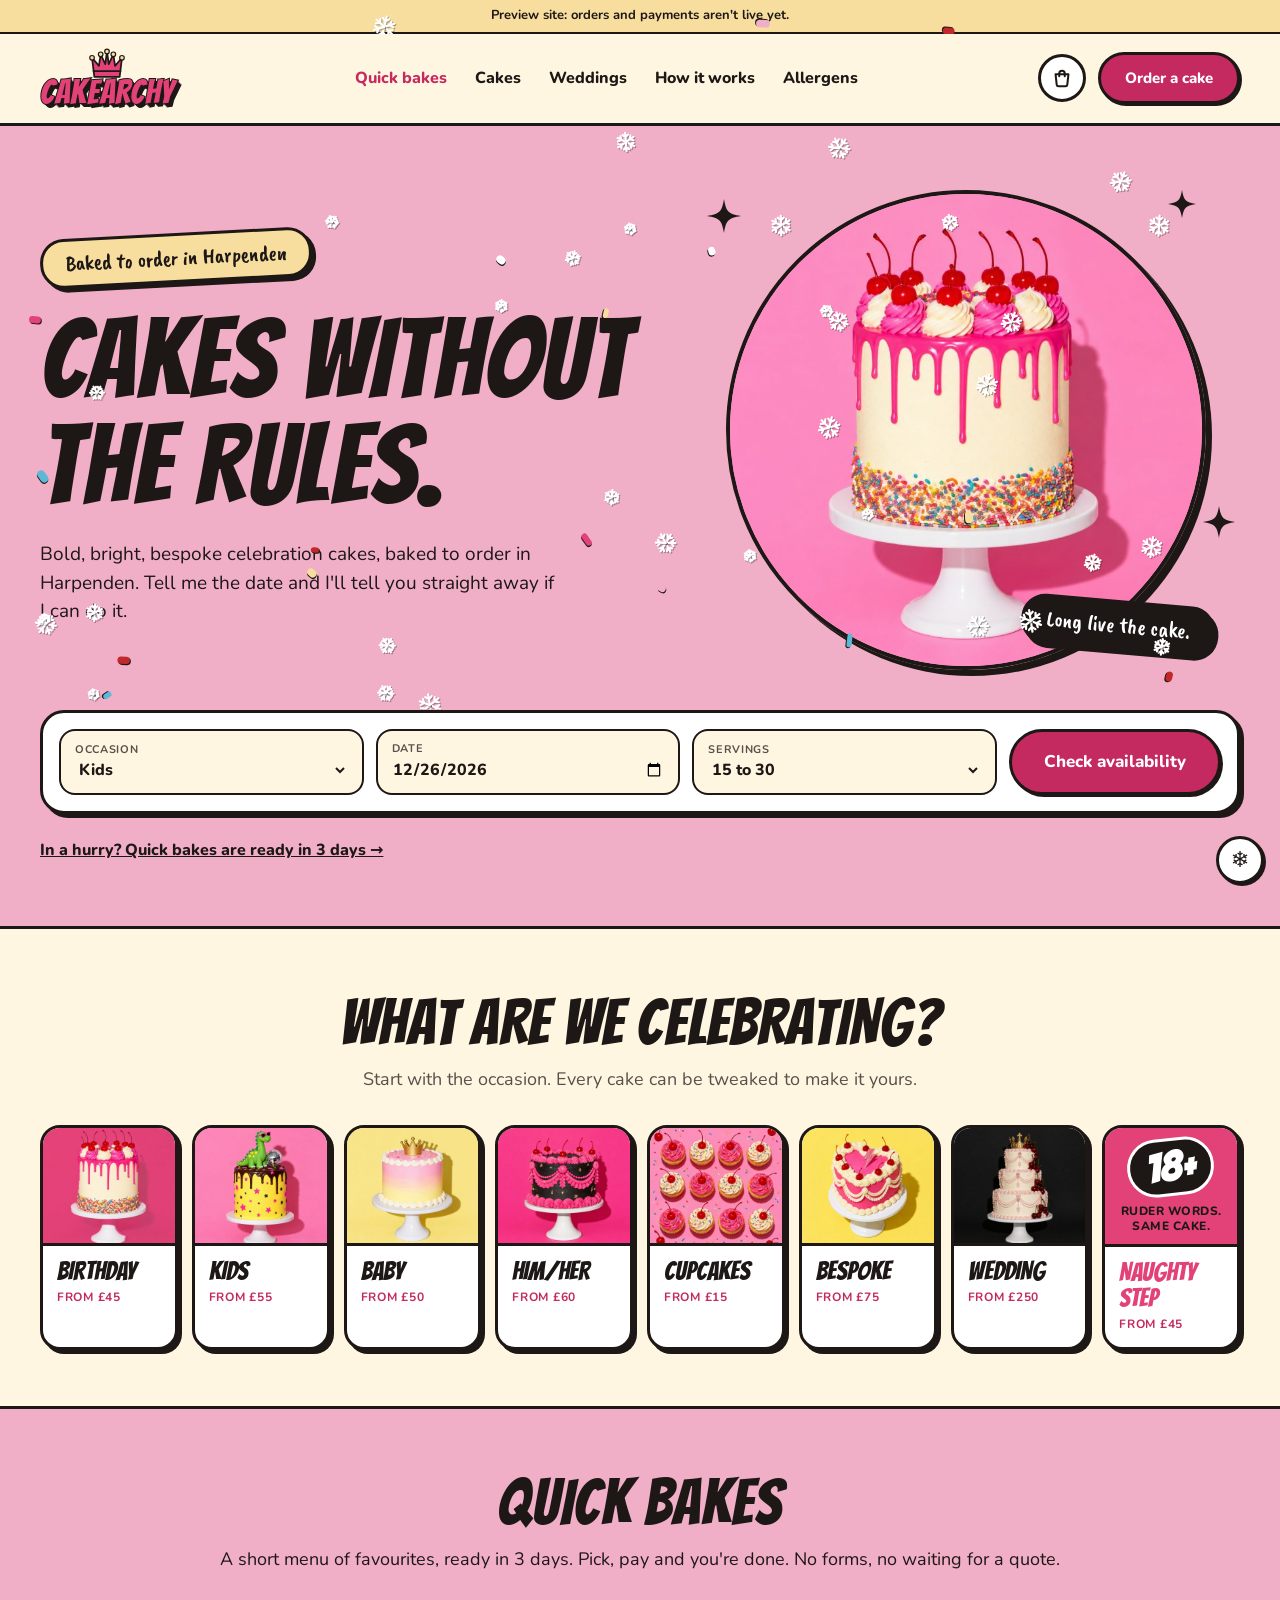
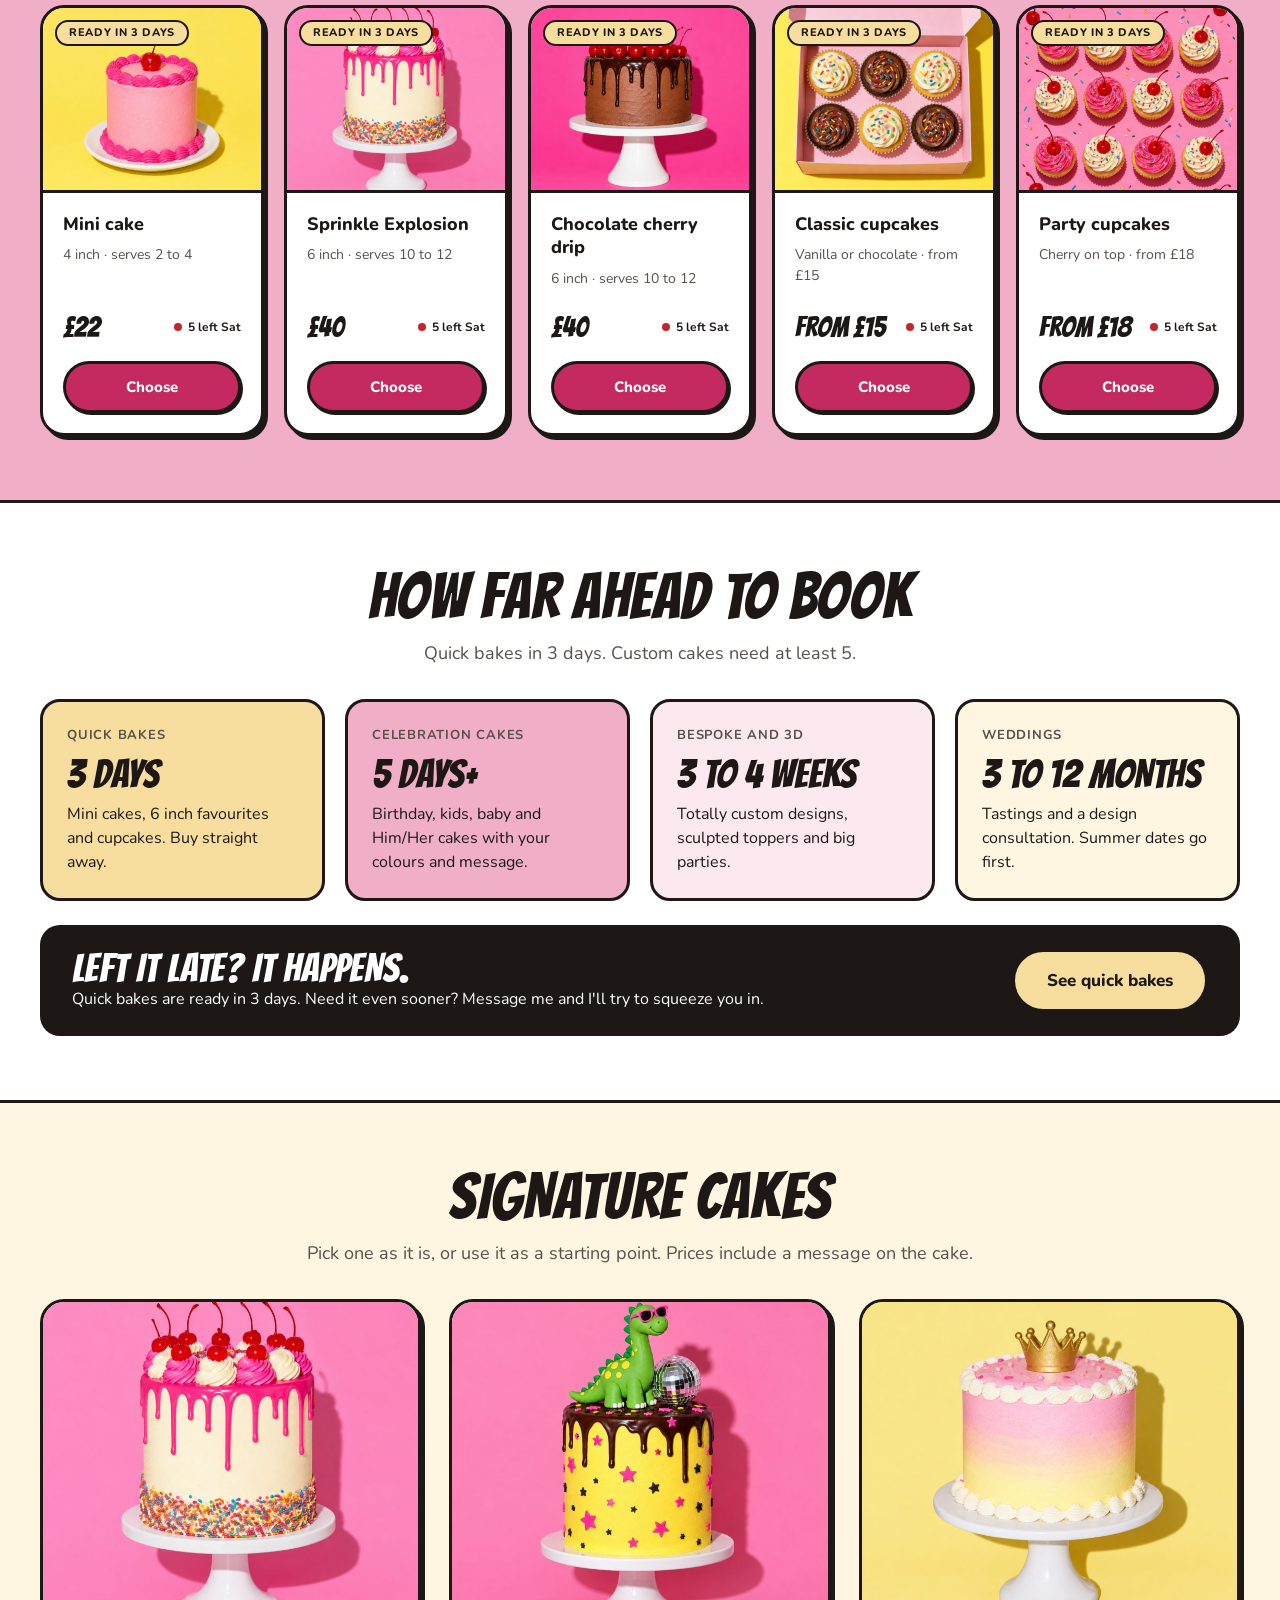
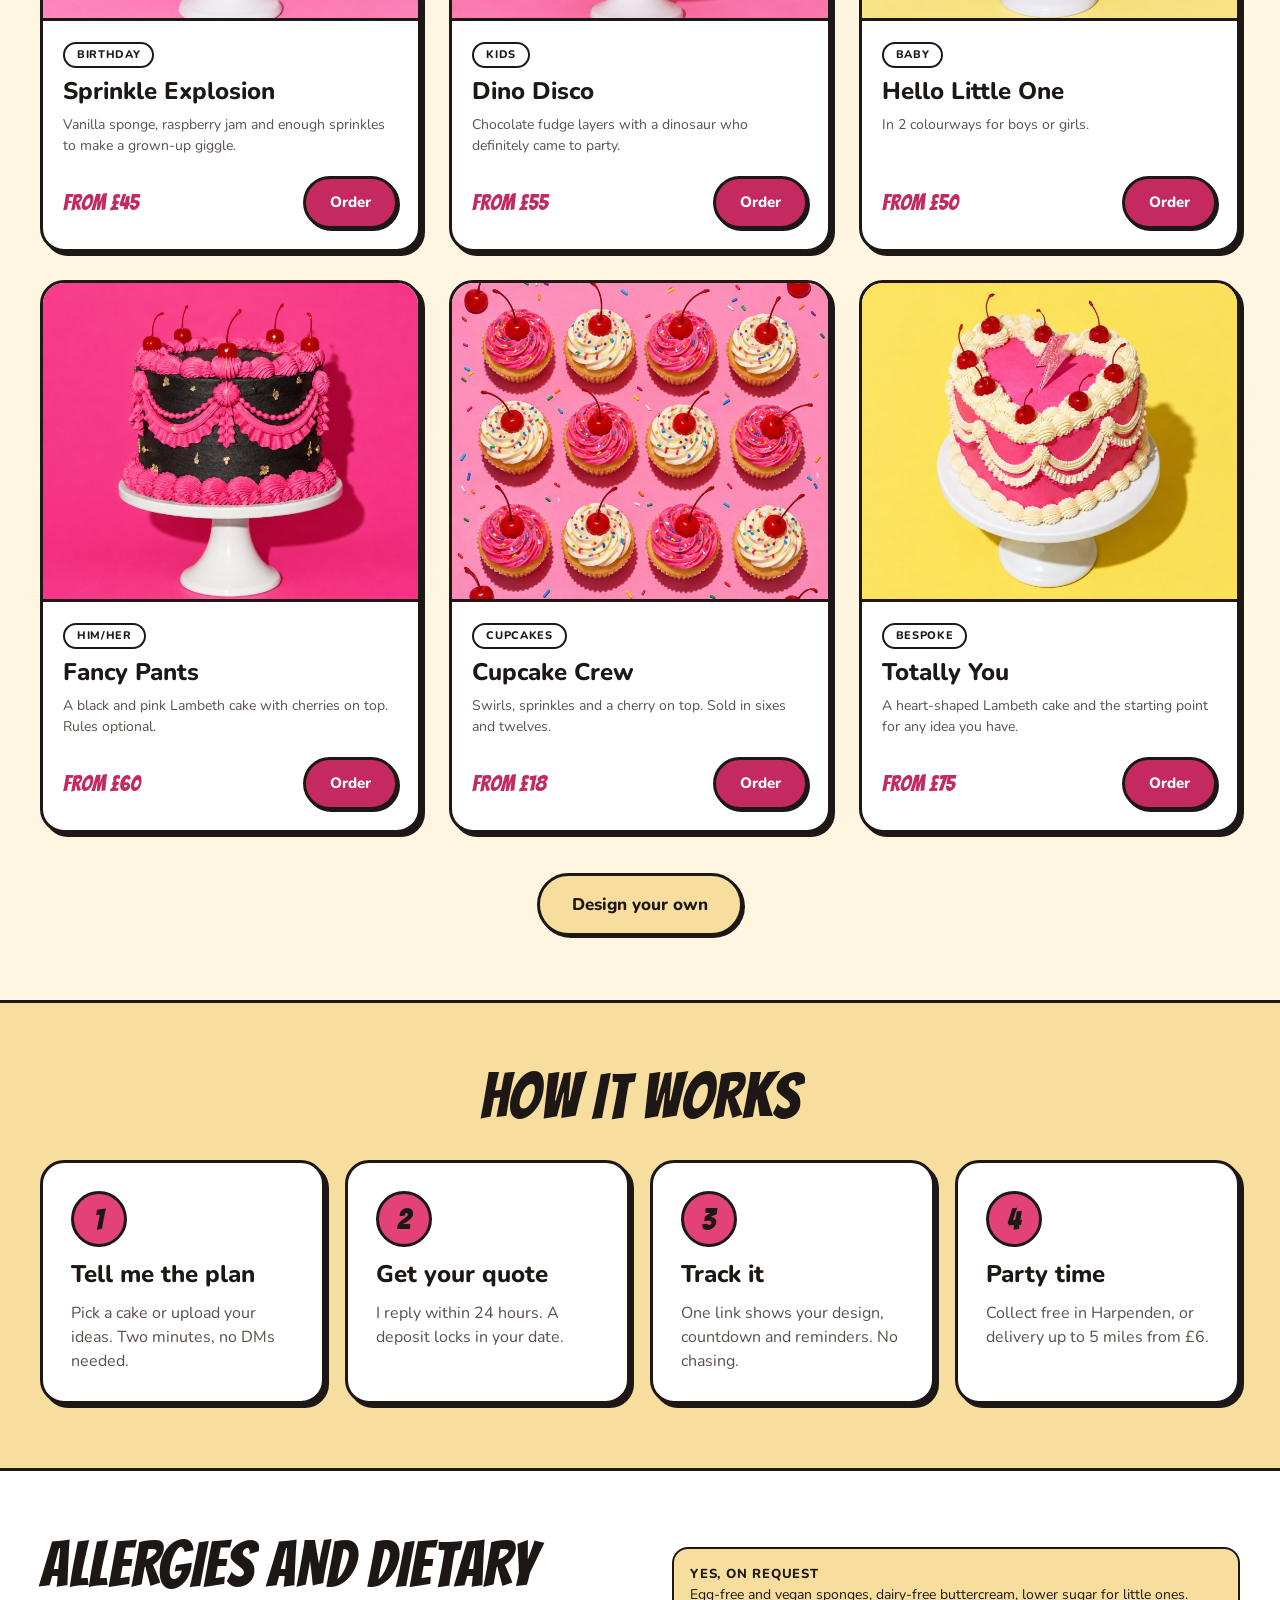
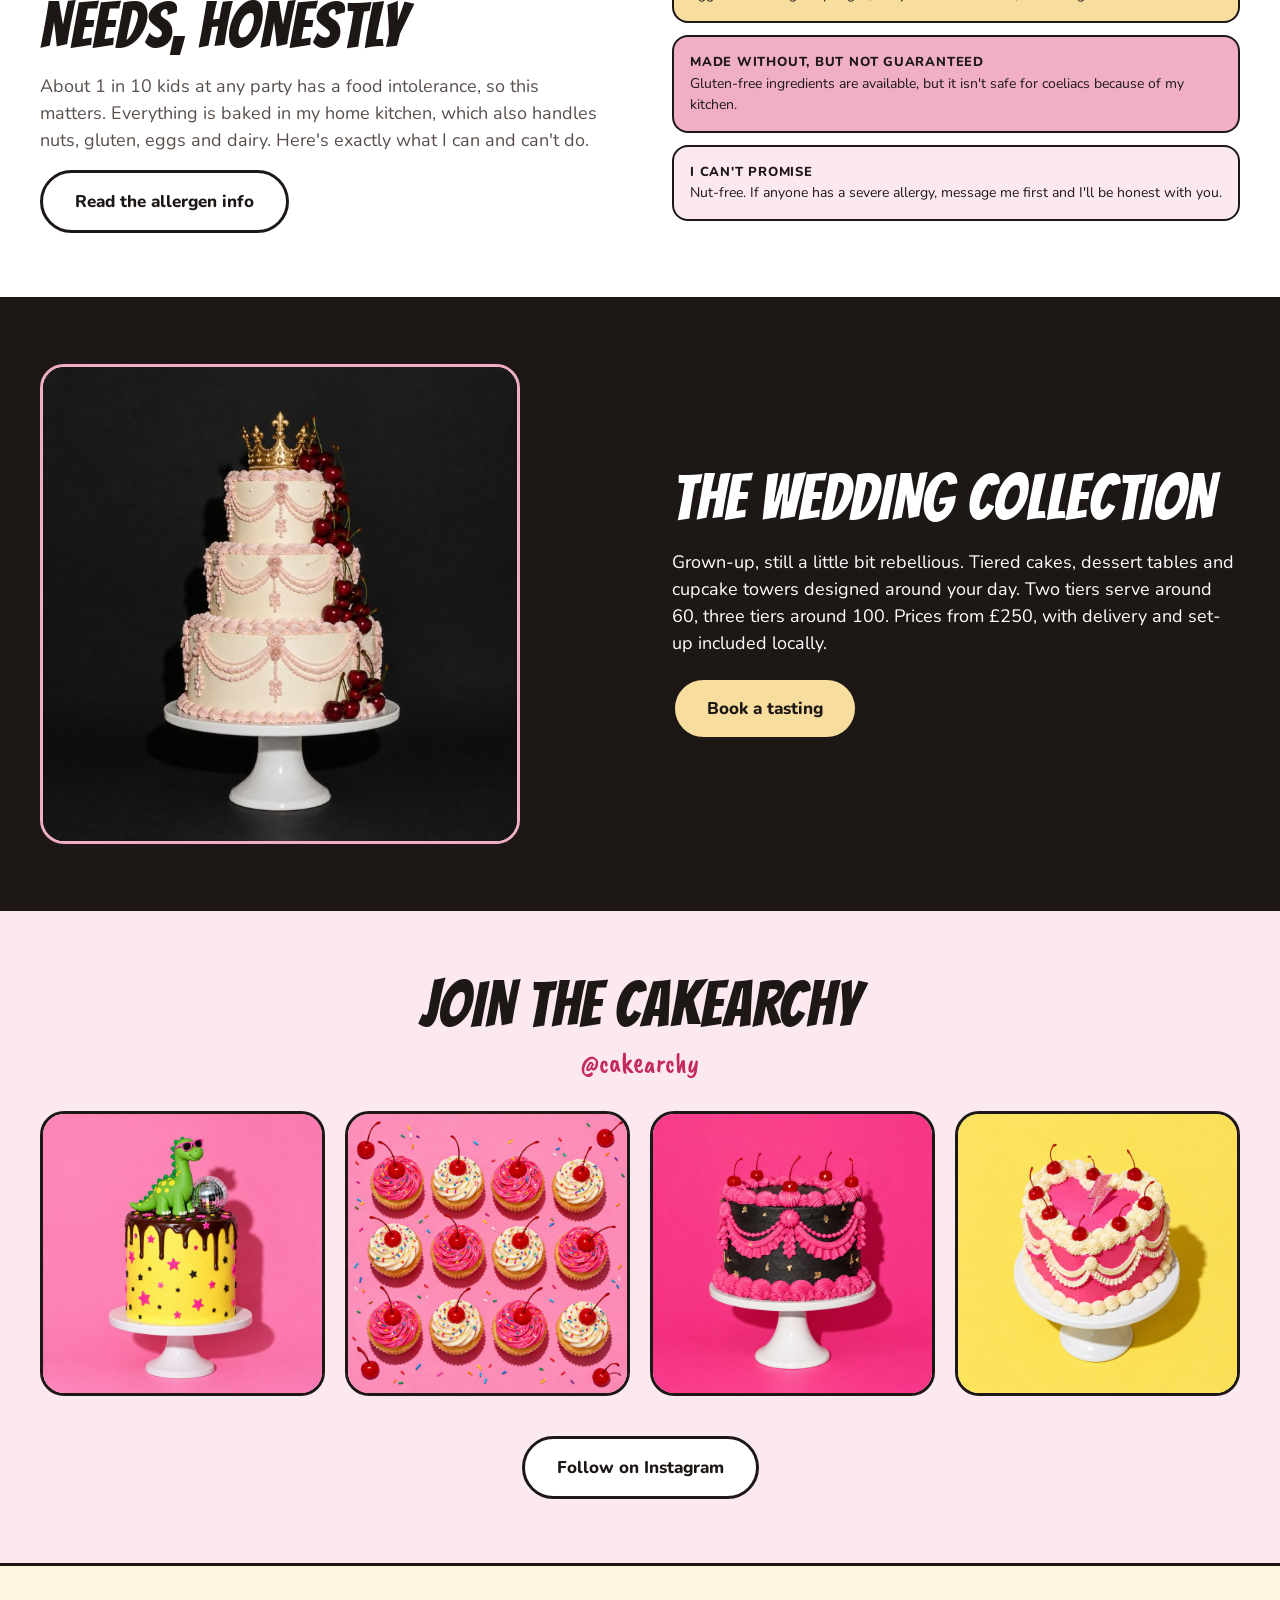
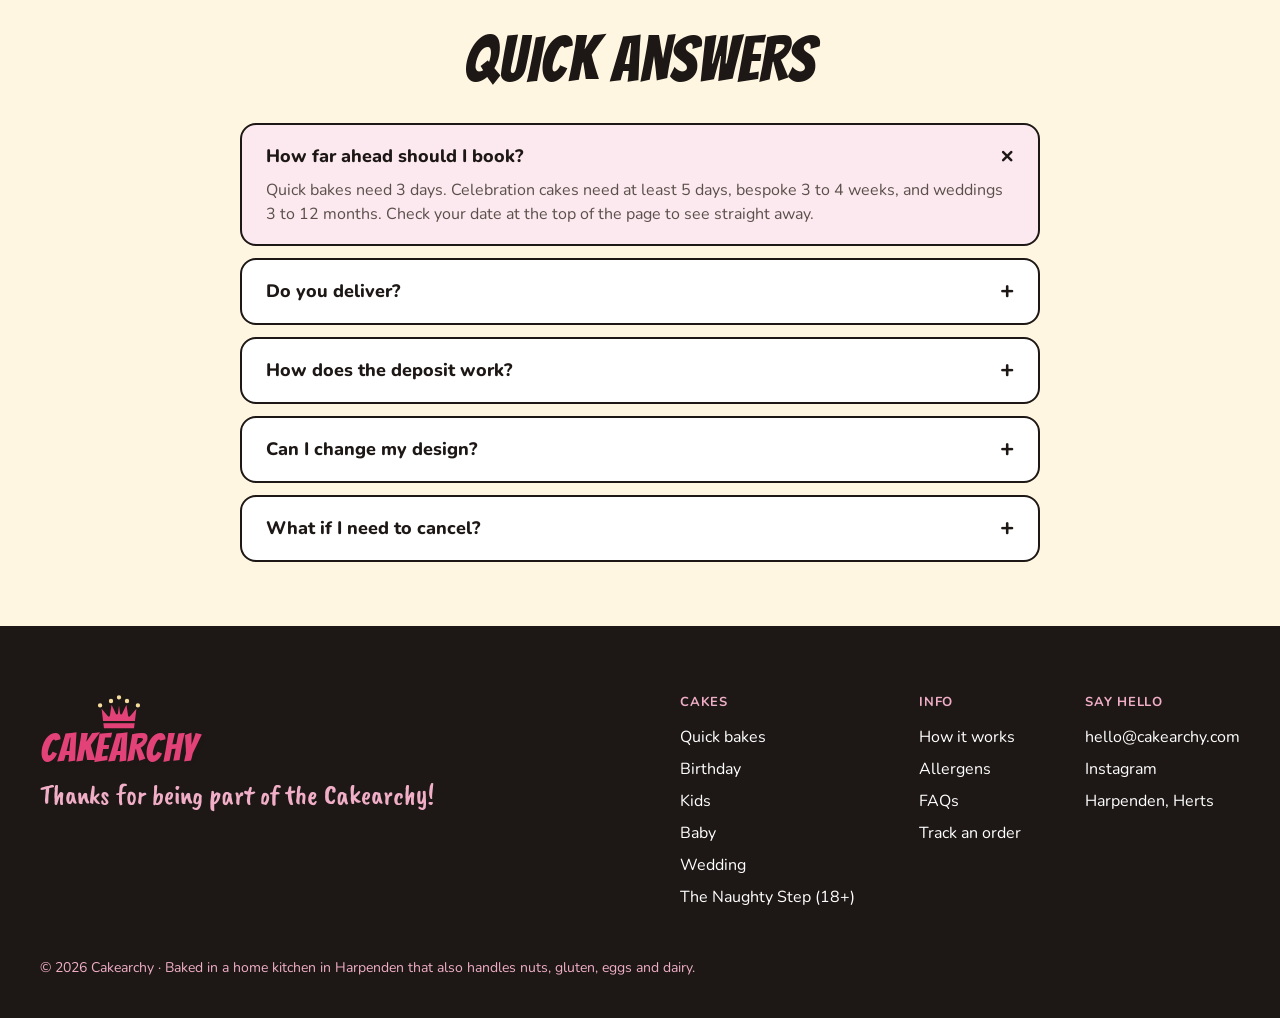
==== commit 4aa62197: "The Naughty Step: 18+ range with age gate and homepage tile Co-Authored-By: Claude Opus 5.5 <noreply" ====
--- a/index.html
+++ b/index.html
@@ -8,7 +8,7 @@
   <link rel="icon" href="assets/favicon.svg" type="image/svg+xml">
   <link rel="preconnect" href="https://fonts.googleapis.com"><link rel="preconnect" href="https://fonts.gstatic.com" crossorigin>
   <link href="https://fonts.googleapis.com/css2?family=Bangers&family=Caveat+Brush&family=Kaushan+Script&family=Nunito:wght@400;700;800&display=swap" rel="stylesheet">
-  <link rel="stylesheet" href="css/styles.css?v=7">
+  <link rel="stylesheet" href="css/styles.css?v=8">
 </head>
 <body>
   <div id="site-header"></div>
--- a/css/styles.css
+++ b/css/styles.css
@@ -199,7 +199,13 @@
 .qb .card-foot { margin-top: auto; padding-top: 4px; }
 
 /* Occasion tiles */
-.tiles { display: grid; grid-template-columns: repeat(7, 1fr); gap: 14px; }
+.tiles { display: grid; grid-template-columns: repeat(8, 1fr); gap: 14px; }
+.tile-naughty { background: var(--ink-900); }
+.tile-naughty strong { color: var(--pink-500); }
+.tile-naughty span { color: var(--pink-200); }
+.tile-naughty .tile-18 { aspect-ratio: 1 / 0.9; border-bottom: 3px solid var(--border); background: var(--pink-500); display: grid; place-content: center; justify-items: center; gap: 8px; padding: 10px; text-align: center; }
+.tile-naughty .pill18 { font-family: var(--font-display); font-size: 40px; line-height: 1; color: #fff; background: var(--ink-900); border: 3px solid #fff; border-radius: 999px; padding: 6px 16px; letter-spacing: .02em; transform: rotate(-6deg); }
+.tile-naughty .tile-hush { color: var(--ink-900); font-size: 12px; font-weight: 800; letter-spacing: .04em; text-transform: uppercase; line-height: 1.25; }
 .tile { background: var(--bg-surface); border: 3px solid var(--border); border-radius: 20px; overflow: hidden; box-shadow: var(--shadow); text-decoration: none; transition: transform .1s; }
 .tile:hover { transform: translate(-2px, -2px); }
 .tile img { aspect-ratio: 1 / 0.9; object-fit: cover; width: 100%; border-bottom: 3px solid var(--border); }
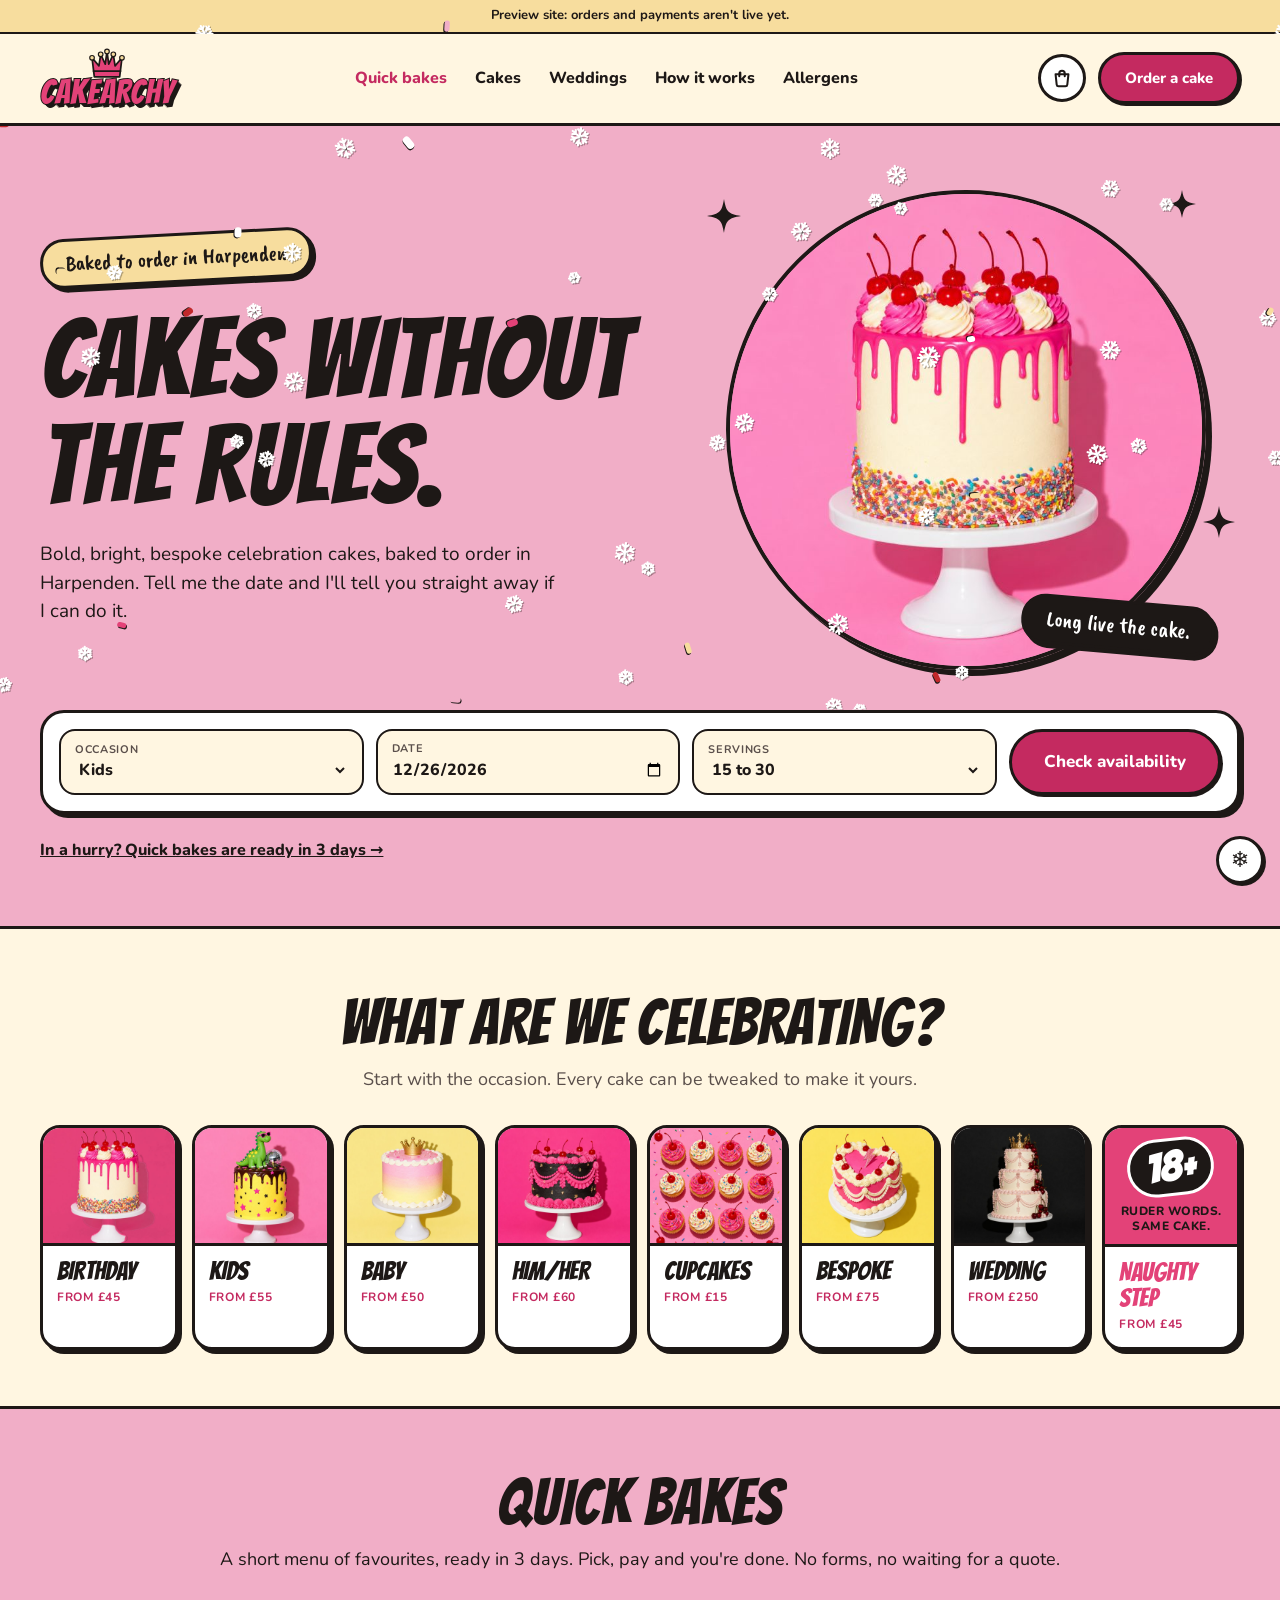
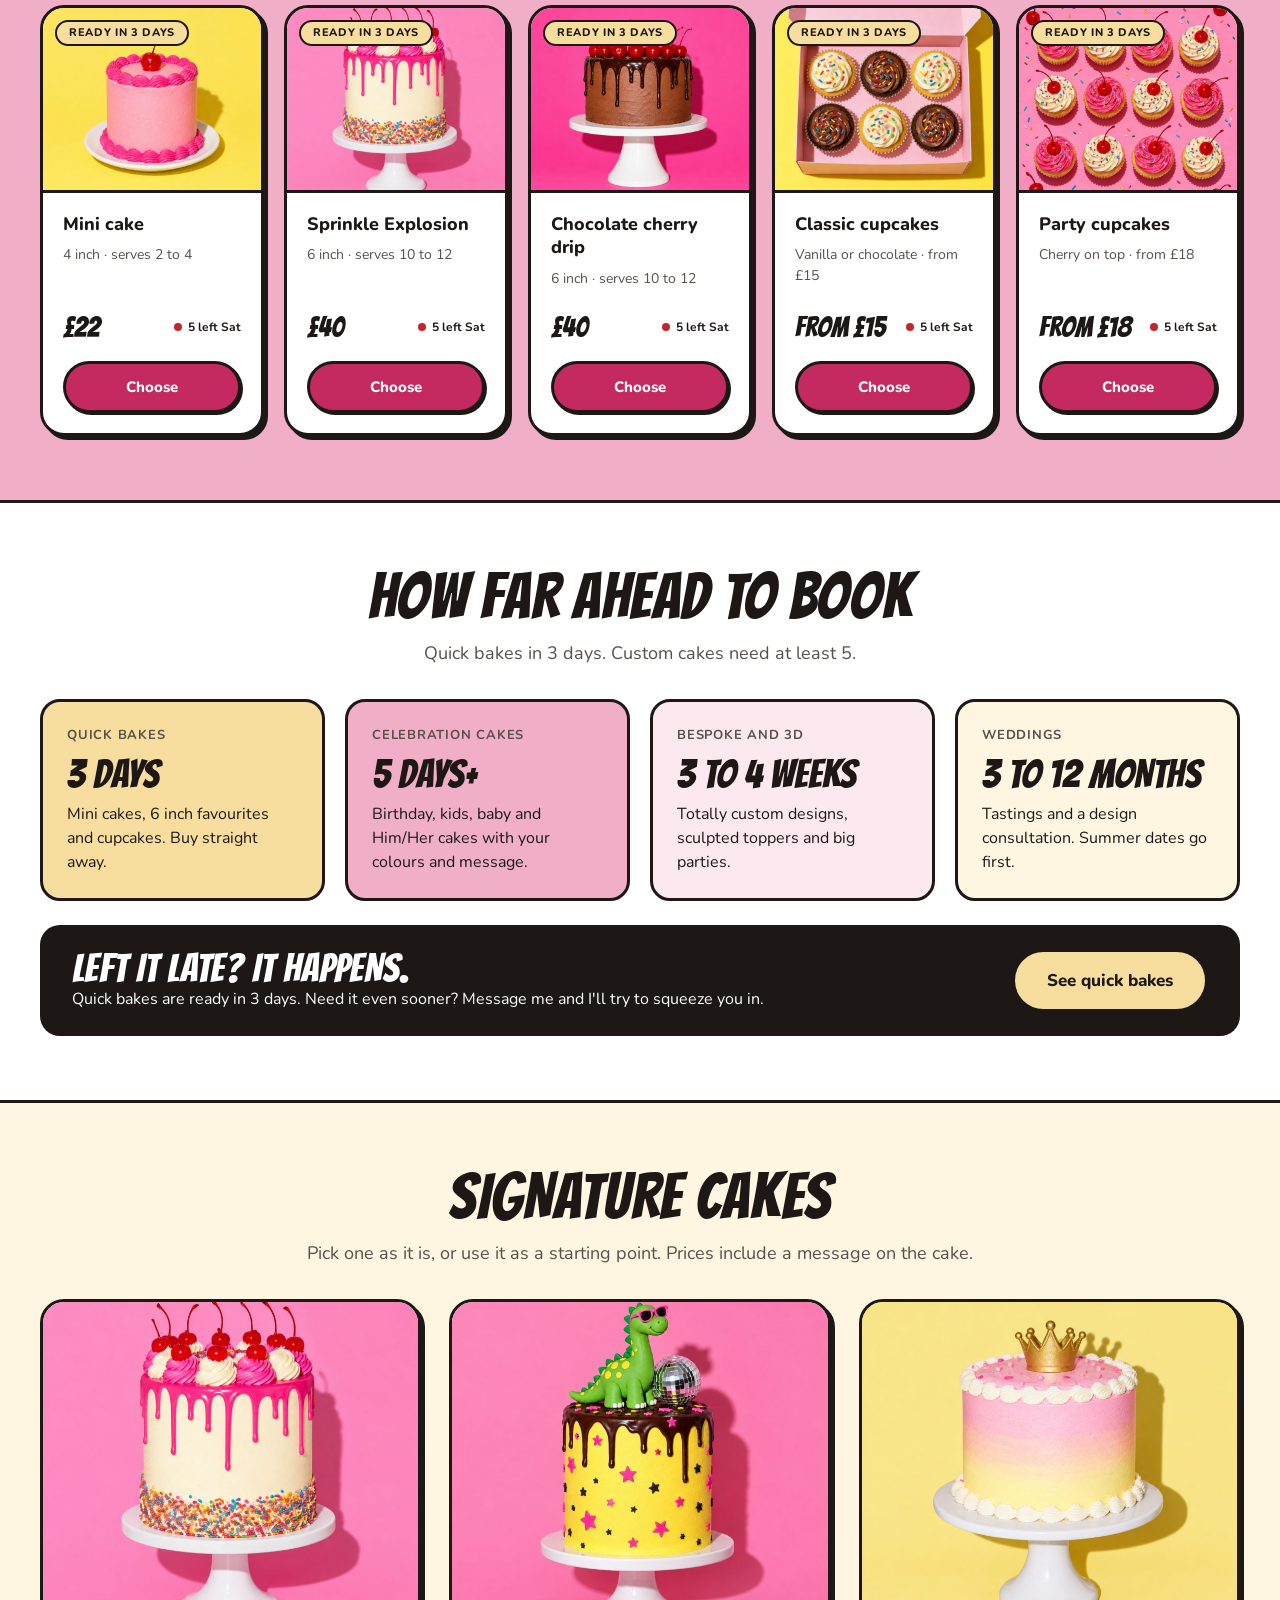
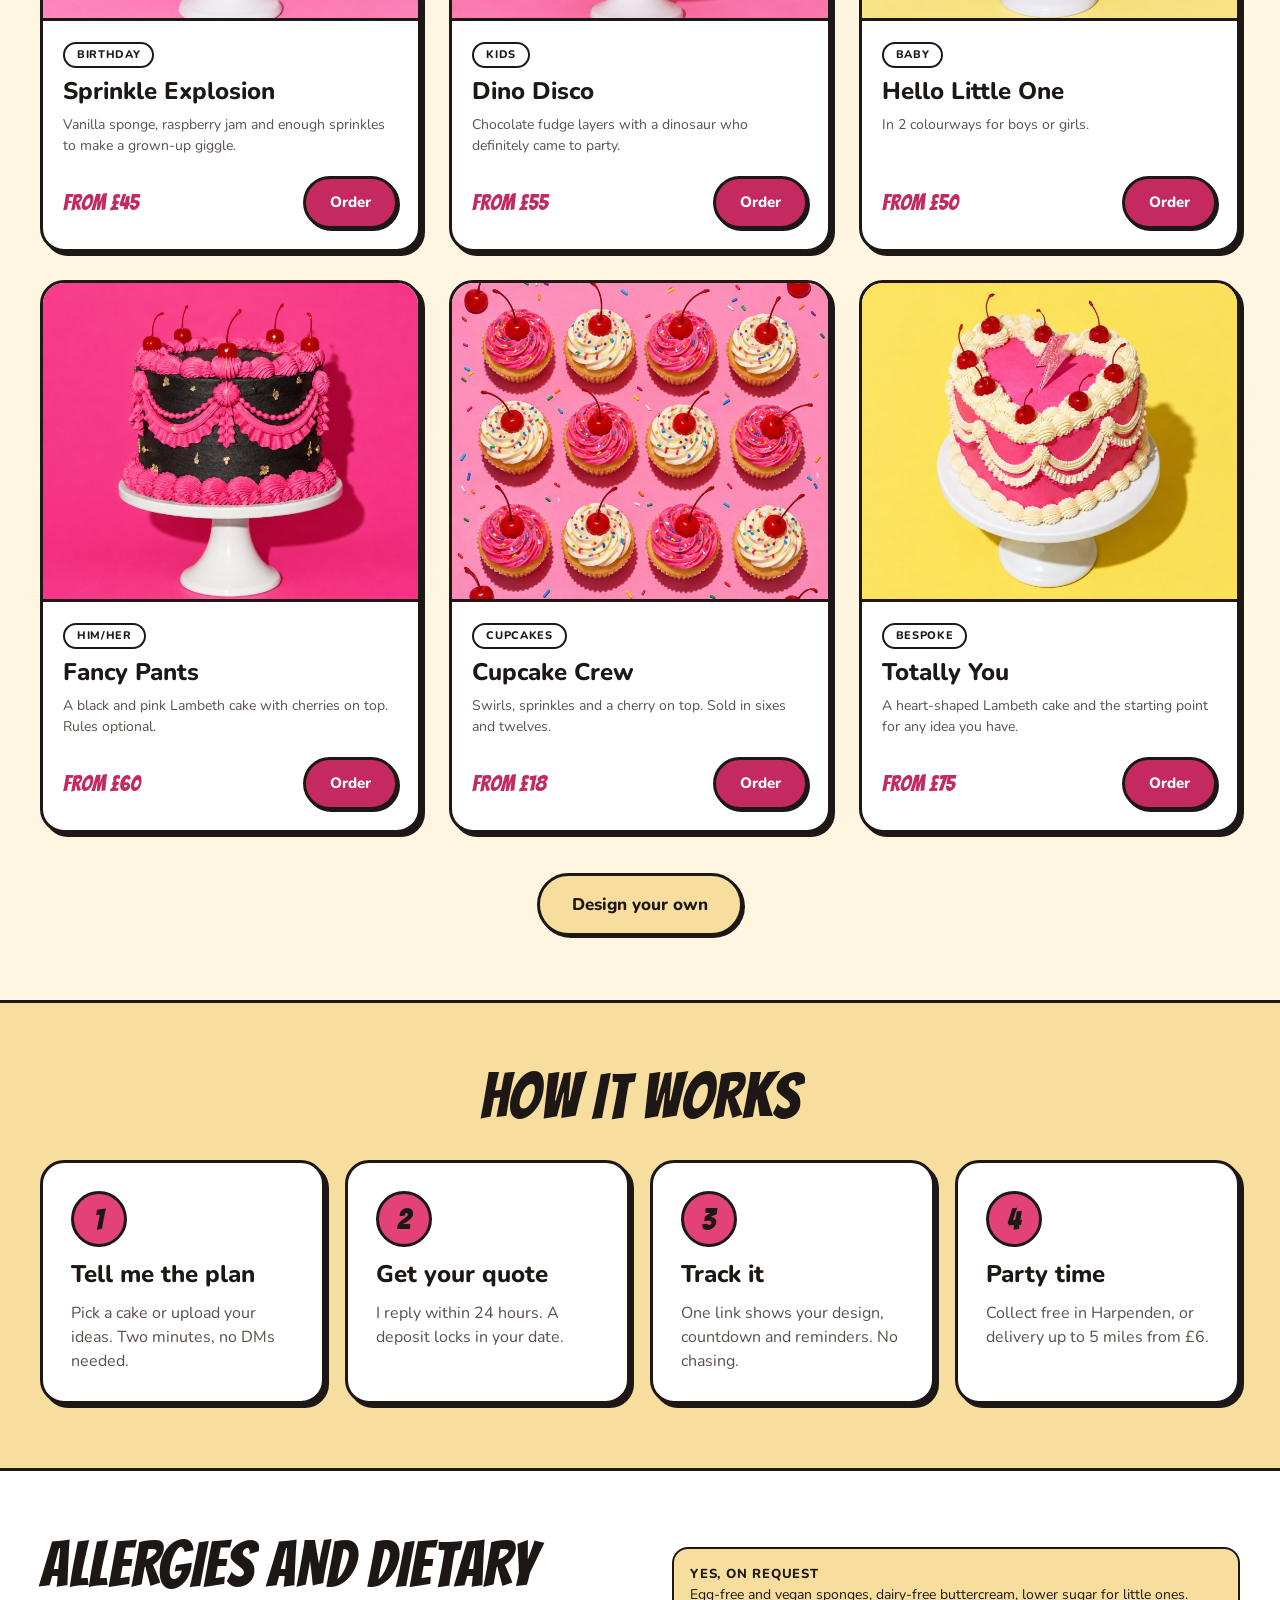
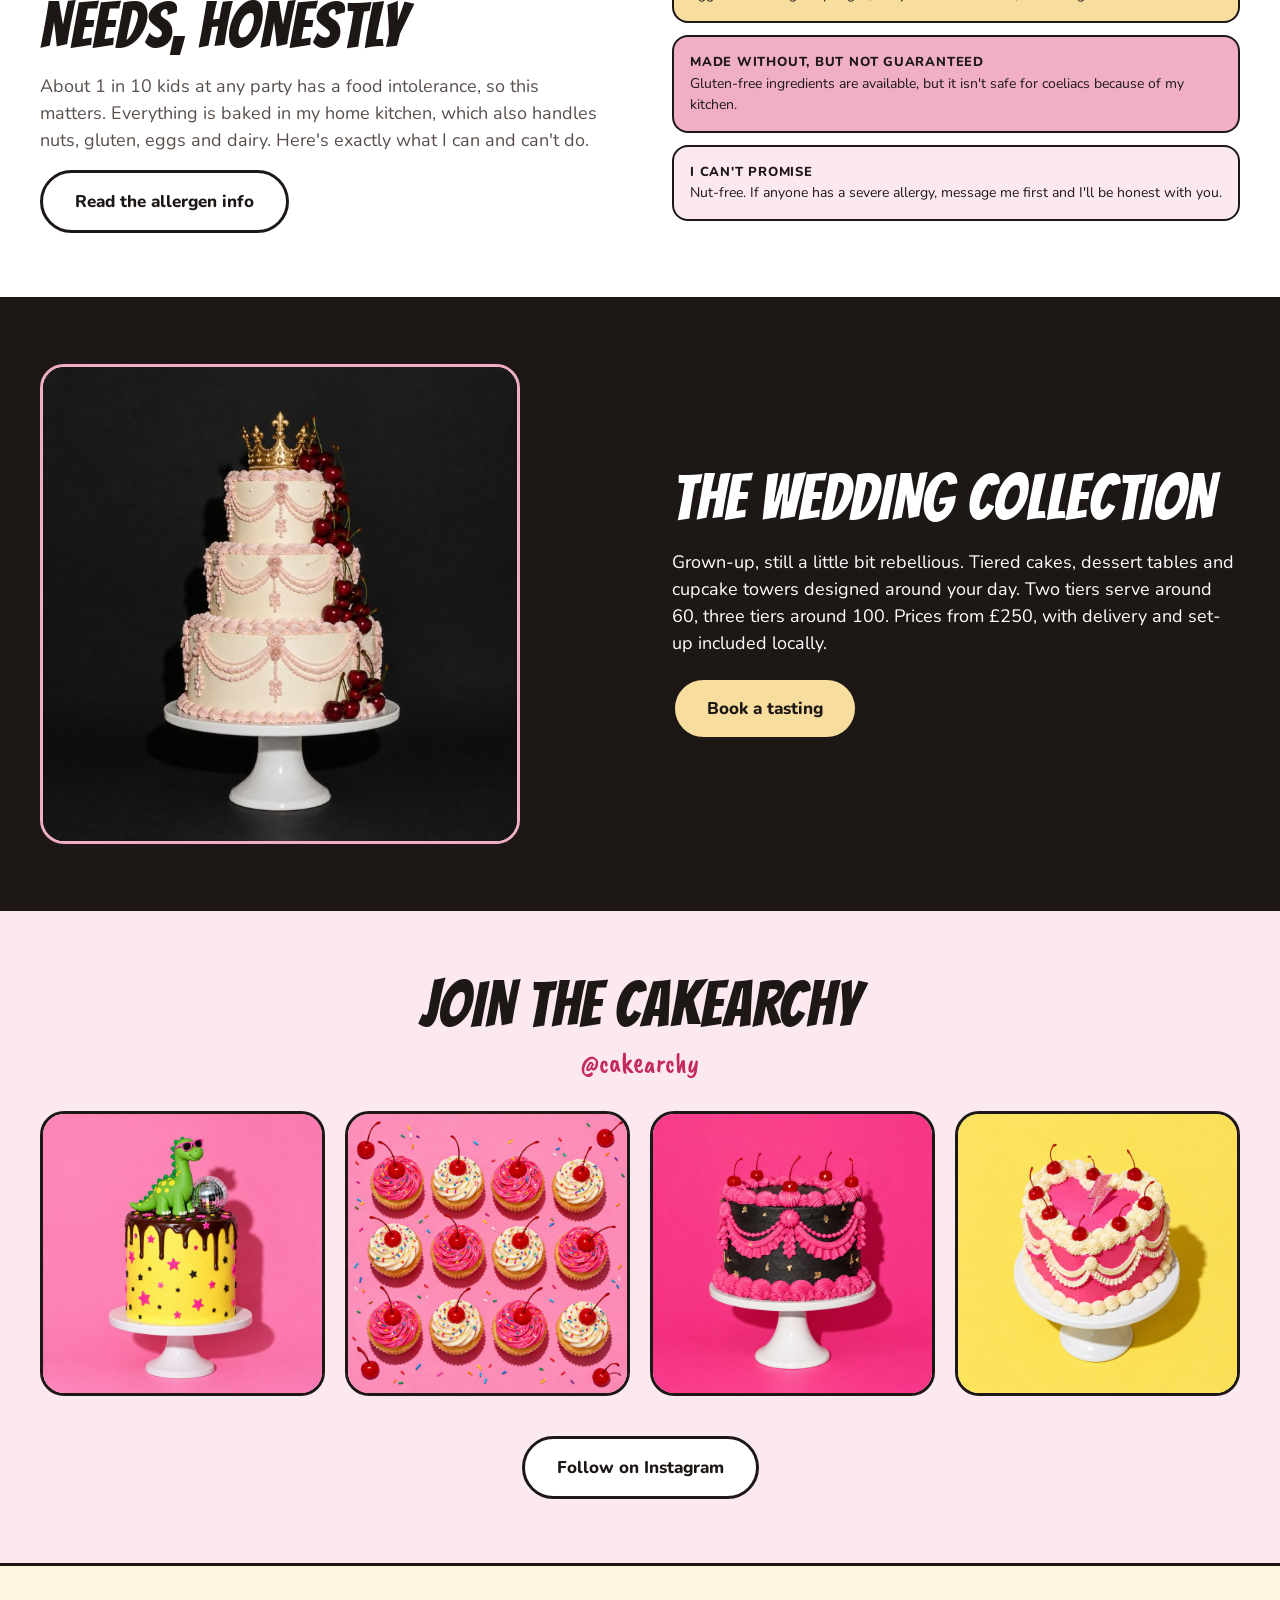
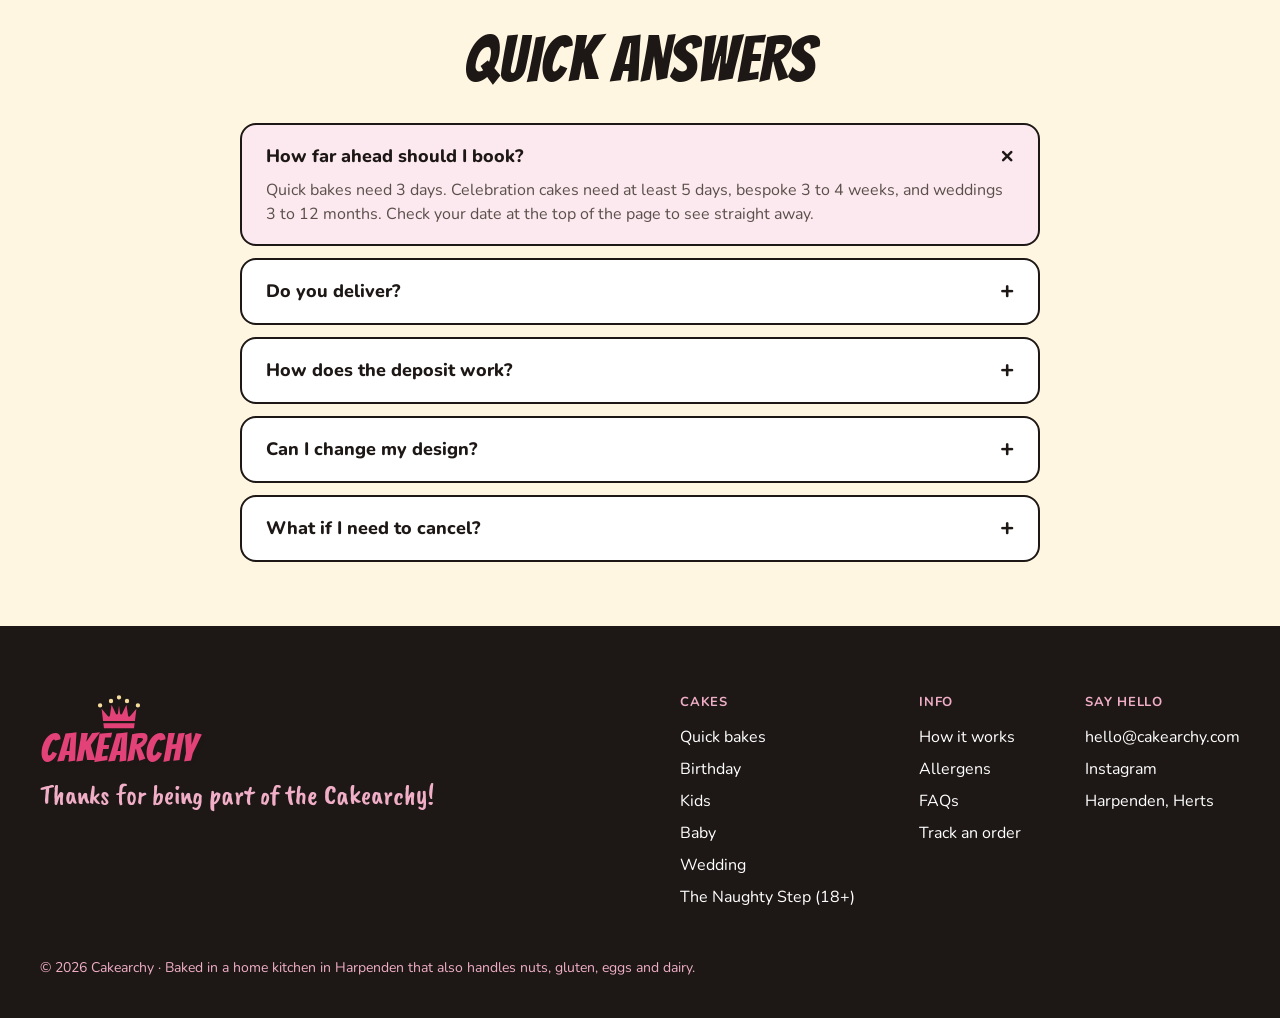
==== commit 689cf7bb: "Guard naughty tile price Co-Authored-By: Claude Opus 5.5 <noreply@anthropic.com> Claude-Session: htt" ====
--- a/index.html
+++ b/index.html
@@ -8,7 +8,7 @@
   <link rel="icon" href="assets/favicon.svg" type="image/svg+xml">
   <link rel="preconnect" href="https://fonts.googleapis.com"><link rel="preconnect" href="https://fonts.gstatic.com" crossorigin>
   <link href="https://fonts.googleapis.com/css2?family=Bangers&family=Caveat+Brush&family=Kaushan+Script&family=Nunito:wght@400;700;800&display=swap" rel="stylesheet">
-  <link rel="stylesheet" href="css/styles.css?v=8">
+  <link rel="stylesheet" href="css/styles.css?v=9">
 </head>
 <body>
   <div id="site-header"></div>
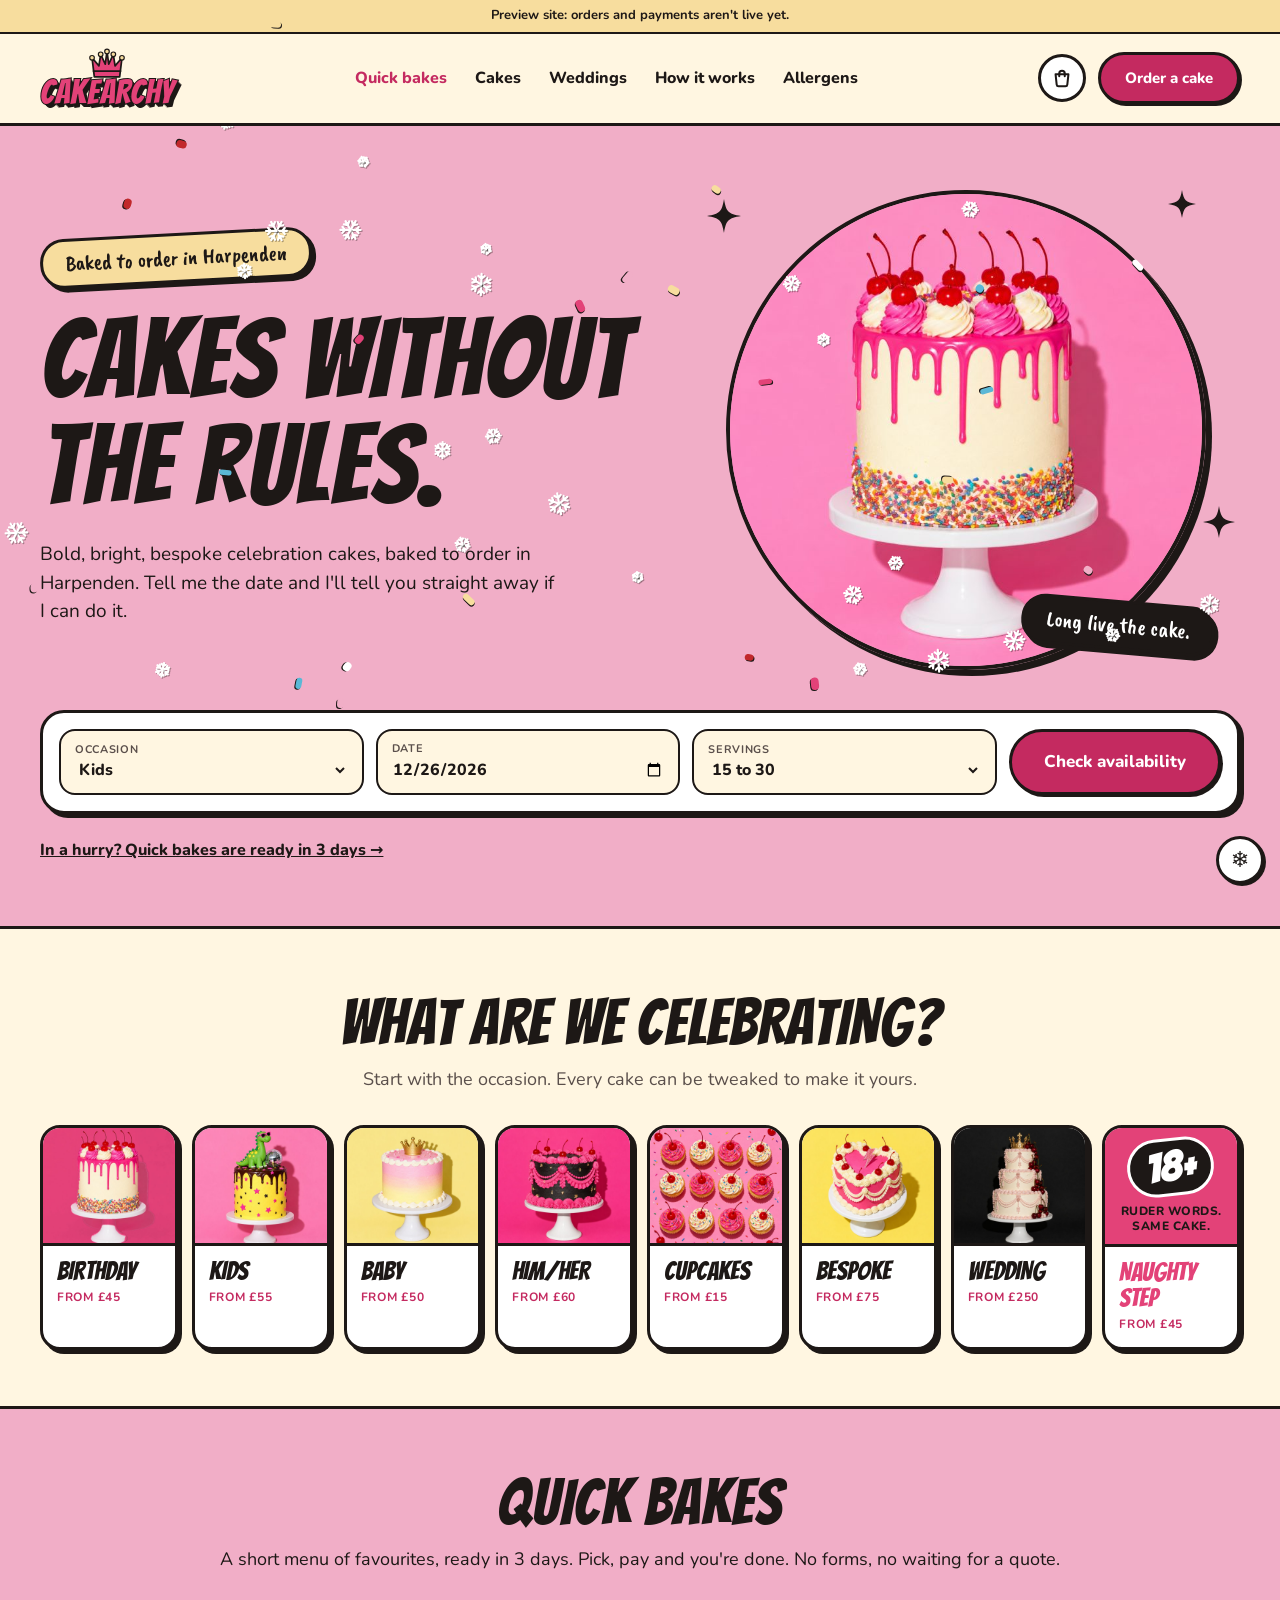
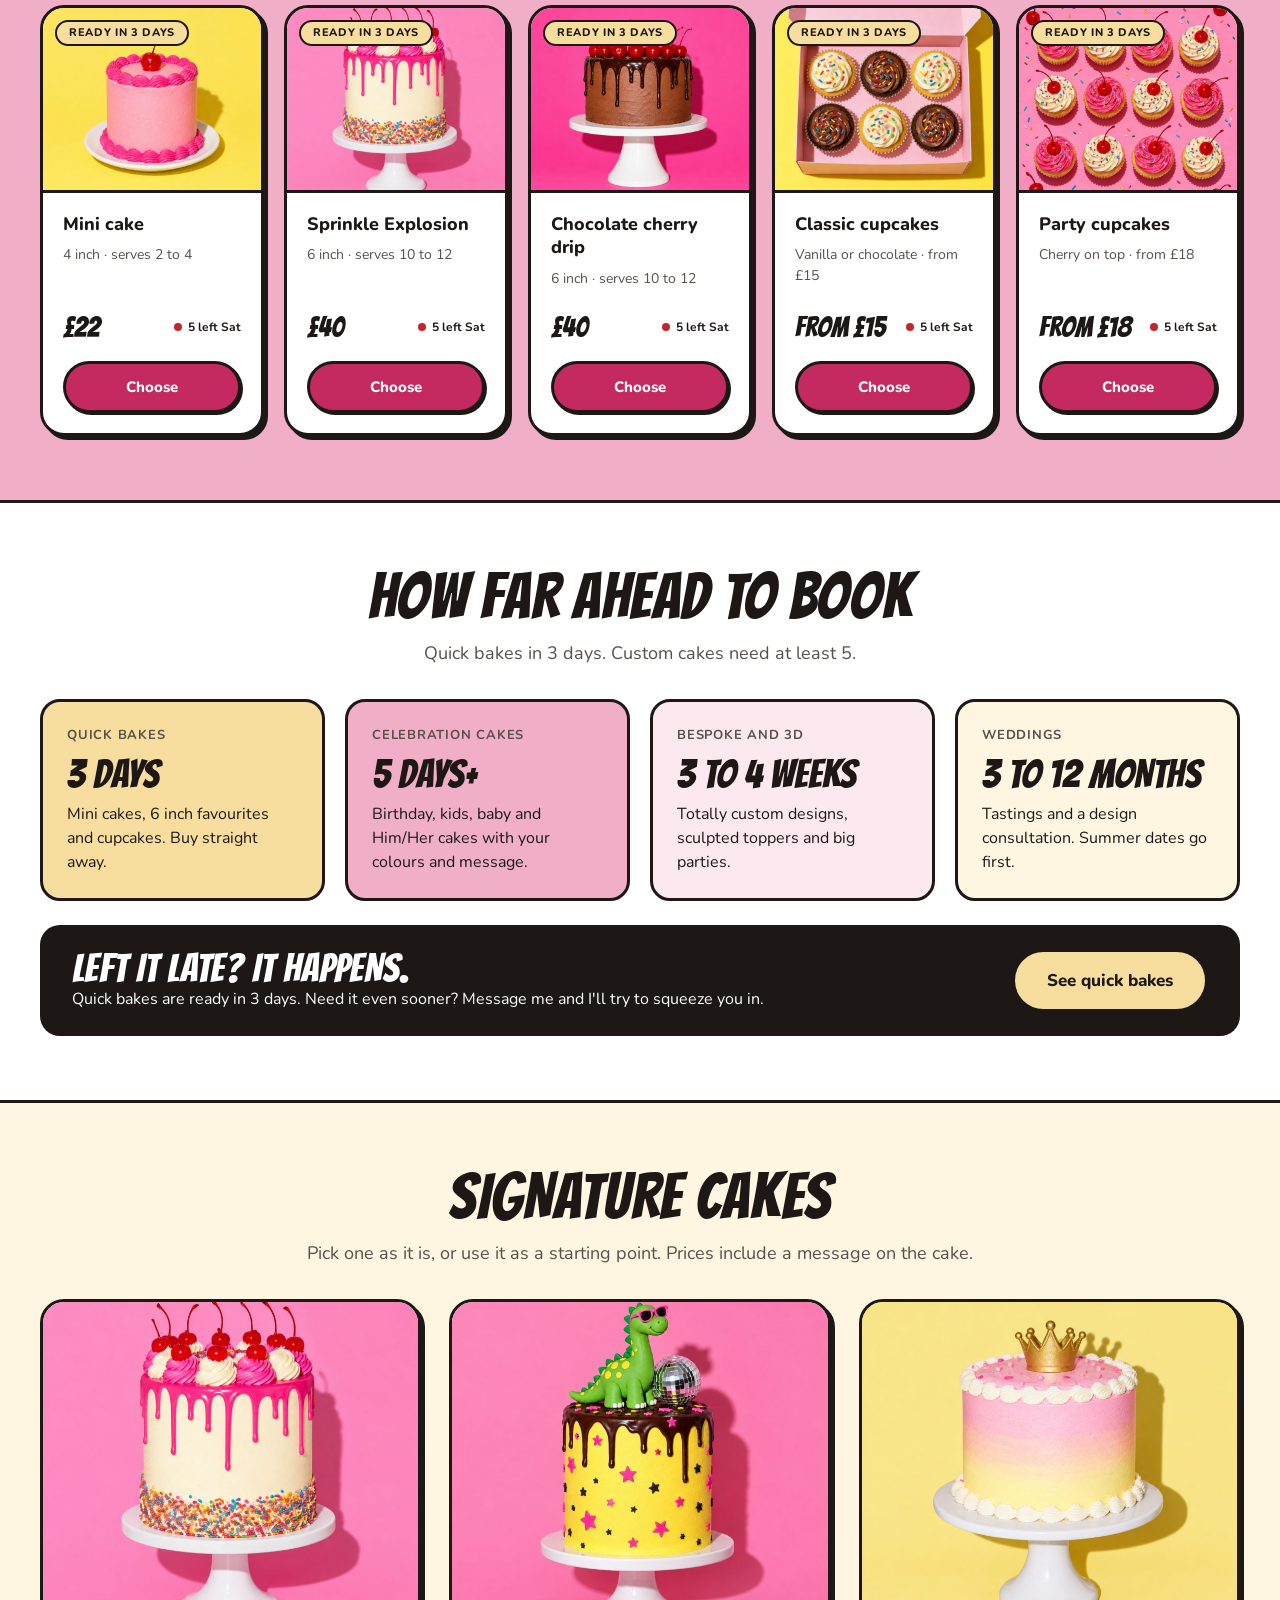
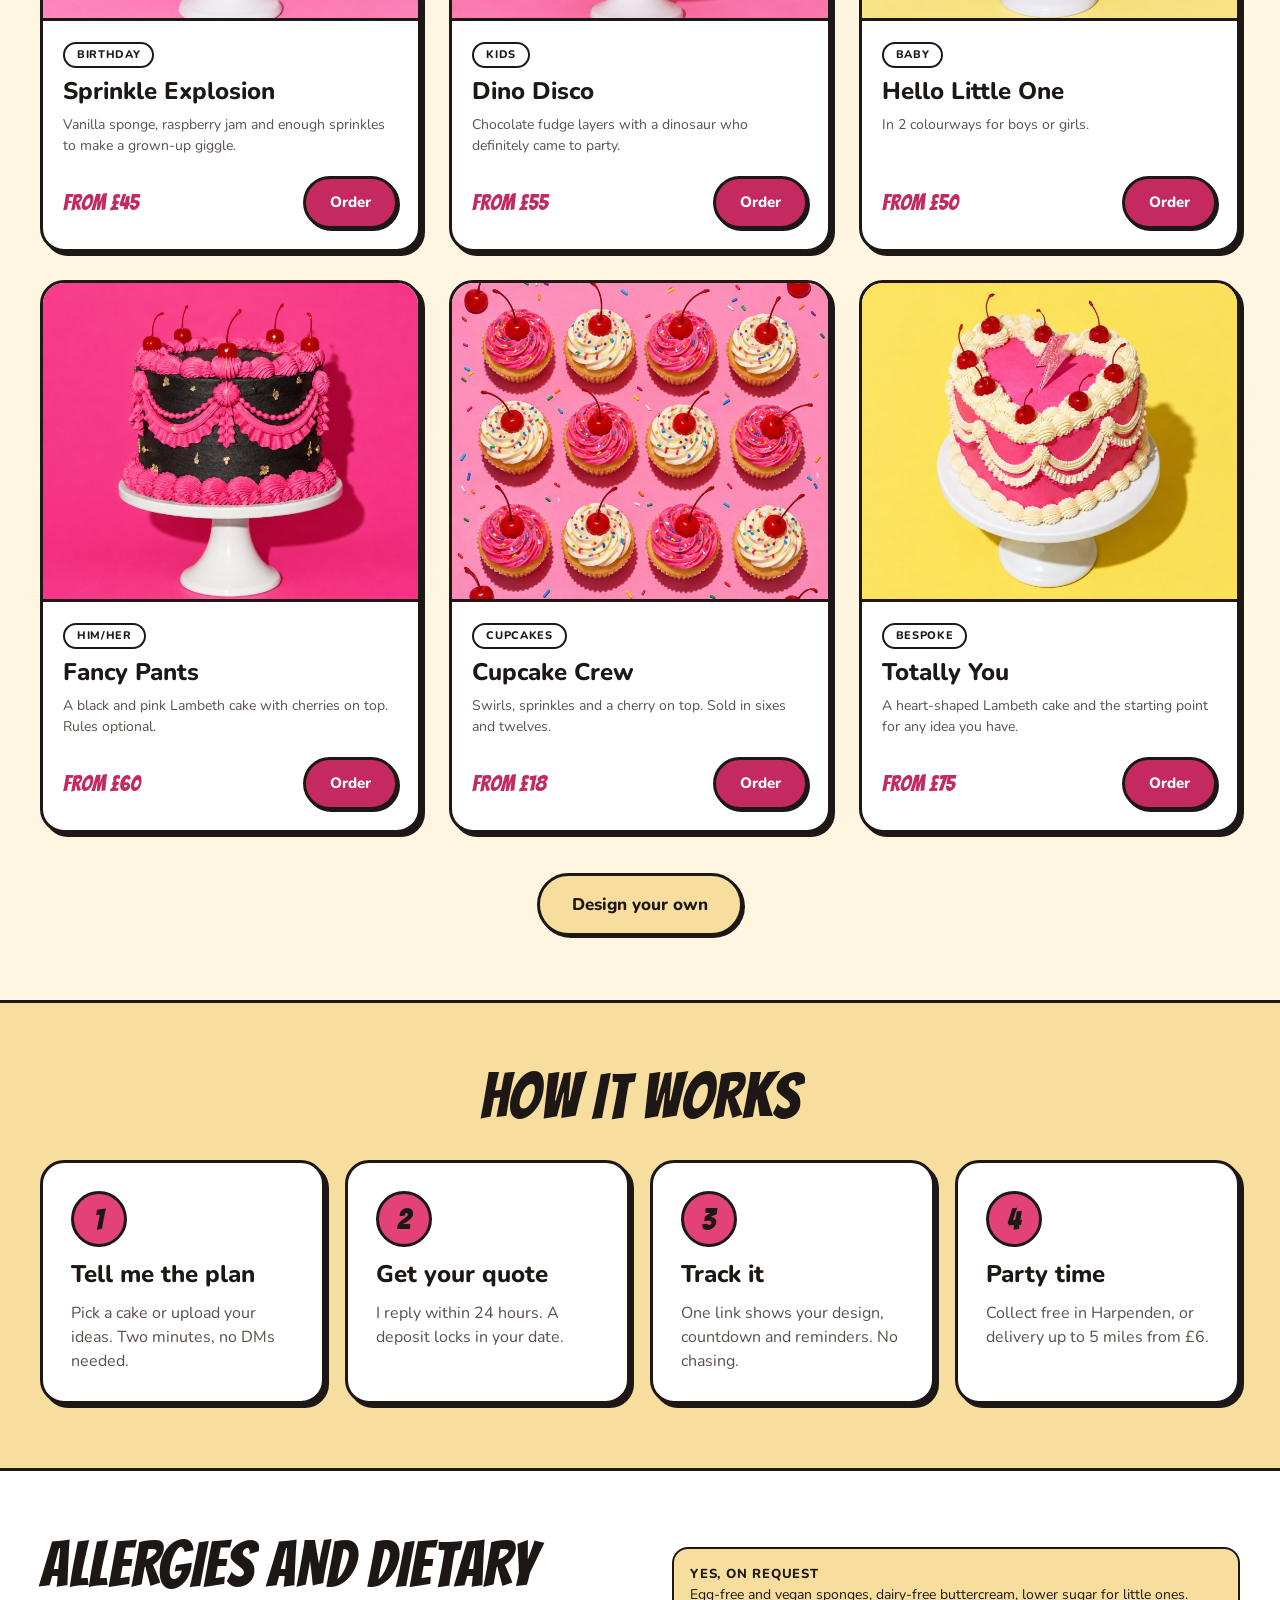
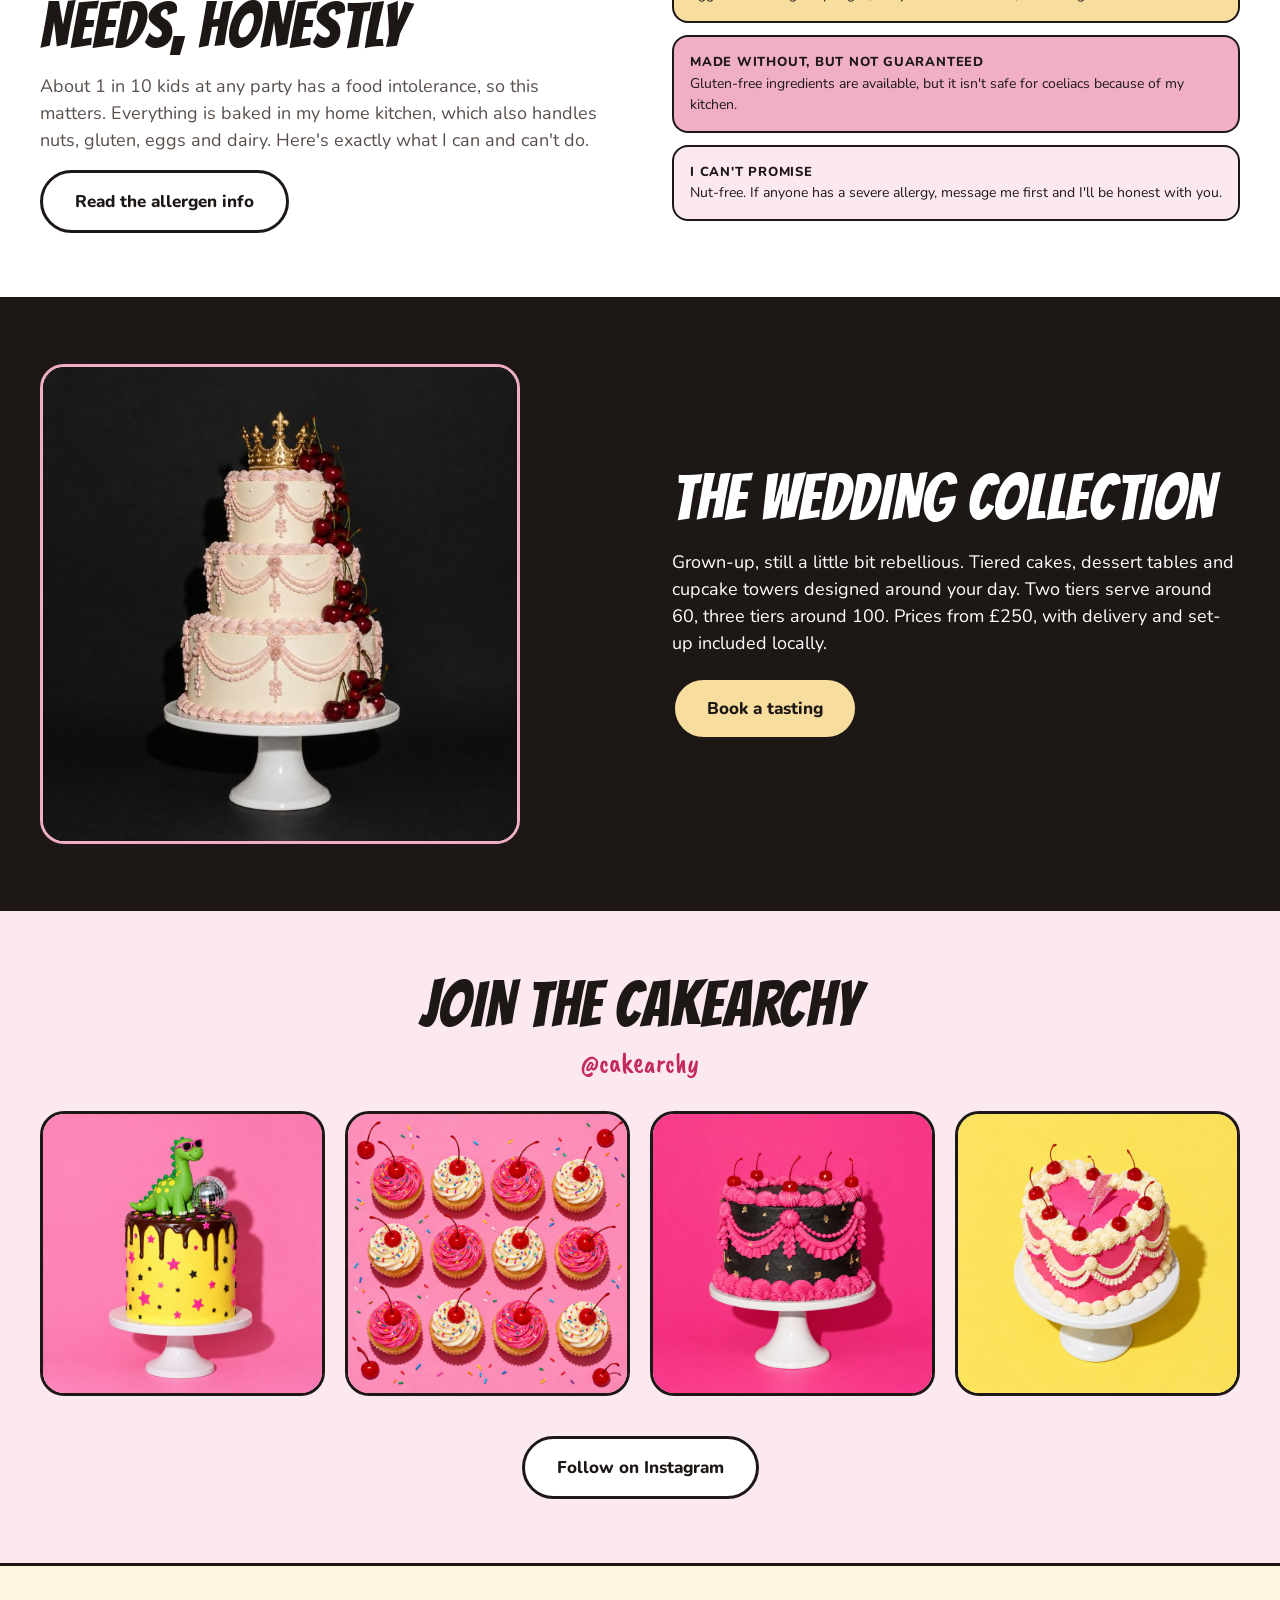
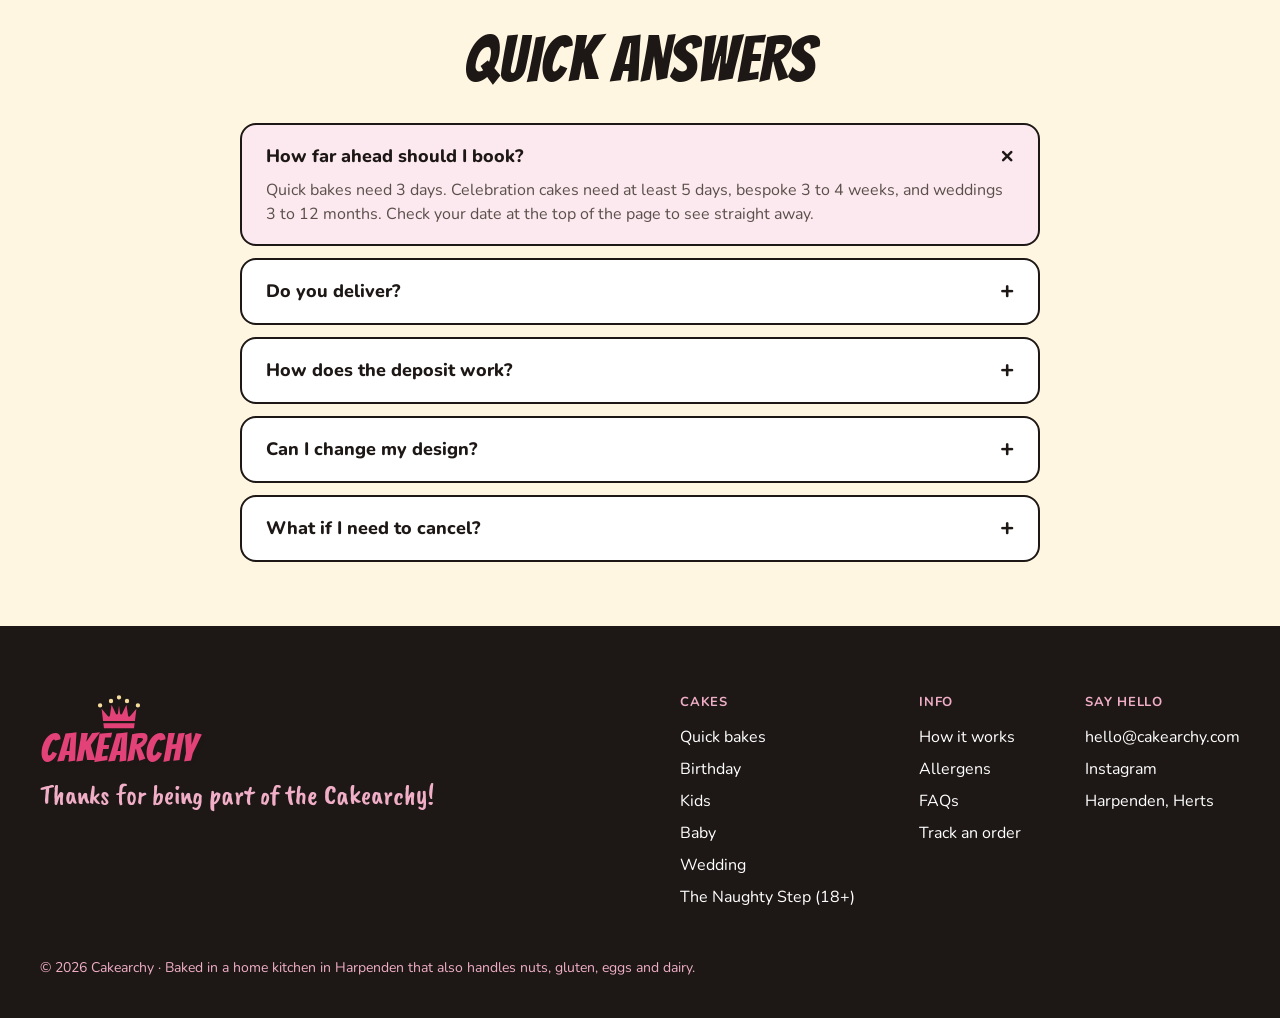
==== commit 445cb82c: "Bump all asset versions Co-Authored-By: Claude Opus 5.5 <noreply@anthropic.com> Claude-Session: http" ====
--- a/index.html
+++ b/index.html
@@ -8,7 +8,7 @@
   <link rel="icon" href="assets/favicon.svg" type="image/svg+xml">
   <link rel="preconnect" href="https://fonts.googleapis.com"><link rel="preconnect" href="https://fonts.gstatic.com" crossorigin>
   <link href="https://fonts.googleapis.com/css2?family=Bangers&family=Caveat+Brush&family=Kaushan+Script&family=Nunito:wght@400;700;800&display=swap" rel="stylesheet">
-  <link rel="stylesheet" href="css/styles.css?v=9">
+  <link rel="stylesheet" href="css/styles.css?v=10">
 </head>
 <body>
   <div id="site-header"></div>
@@ -154,9 +154,9 @@
   </main>
   <div id="site-footer"></div>
 
-  <script src="js/config.js?v=7"></script>
-  <script src="js/site.js?v=7"></script>
-  <script src="js/home.js?v=7"></script>
-  <script src="js/festive.js?v=7"></script>
+  <script src="js/config.js?v=10"></script>
+  <script src="js/site.js?v=10"></script>
+  <script src="js/home.js?v=10"></script>
+  <script src="js/festive.js?v=10"></script>
 </body>
 </html>
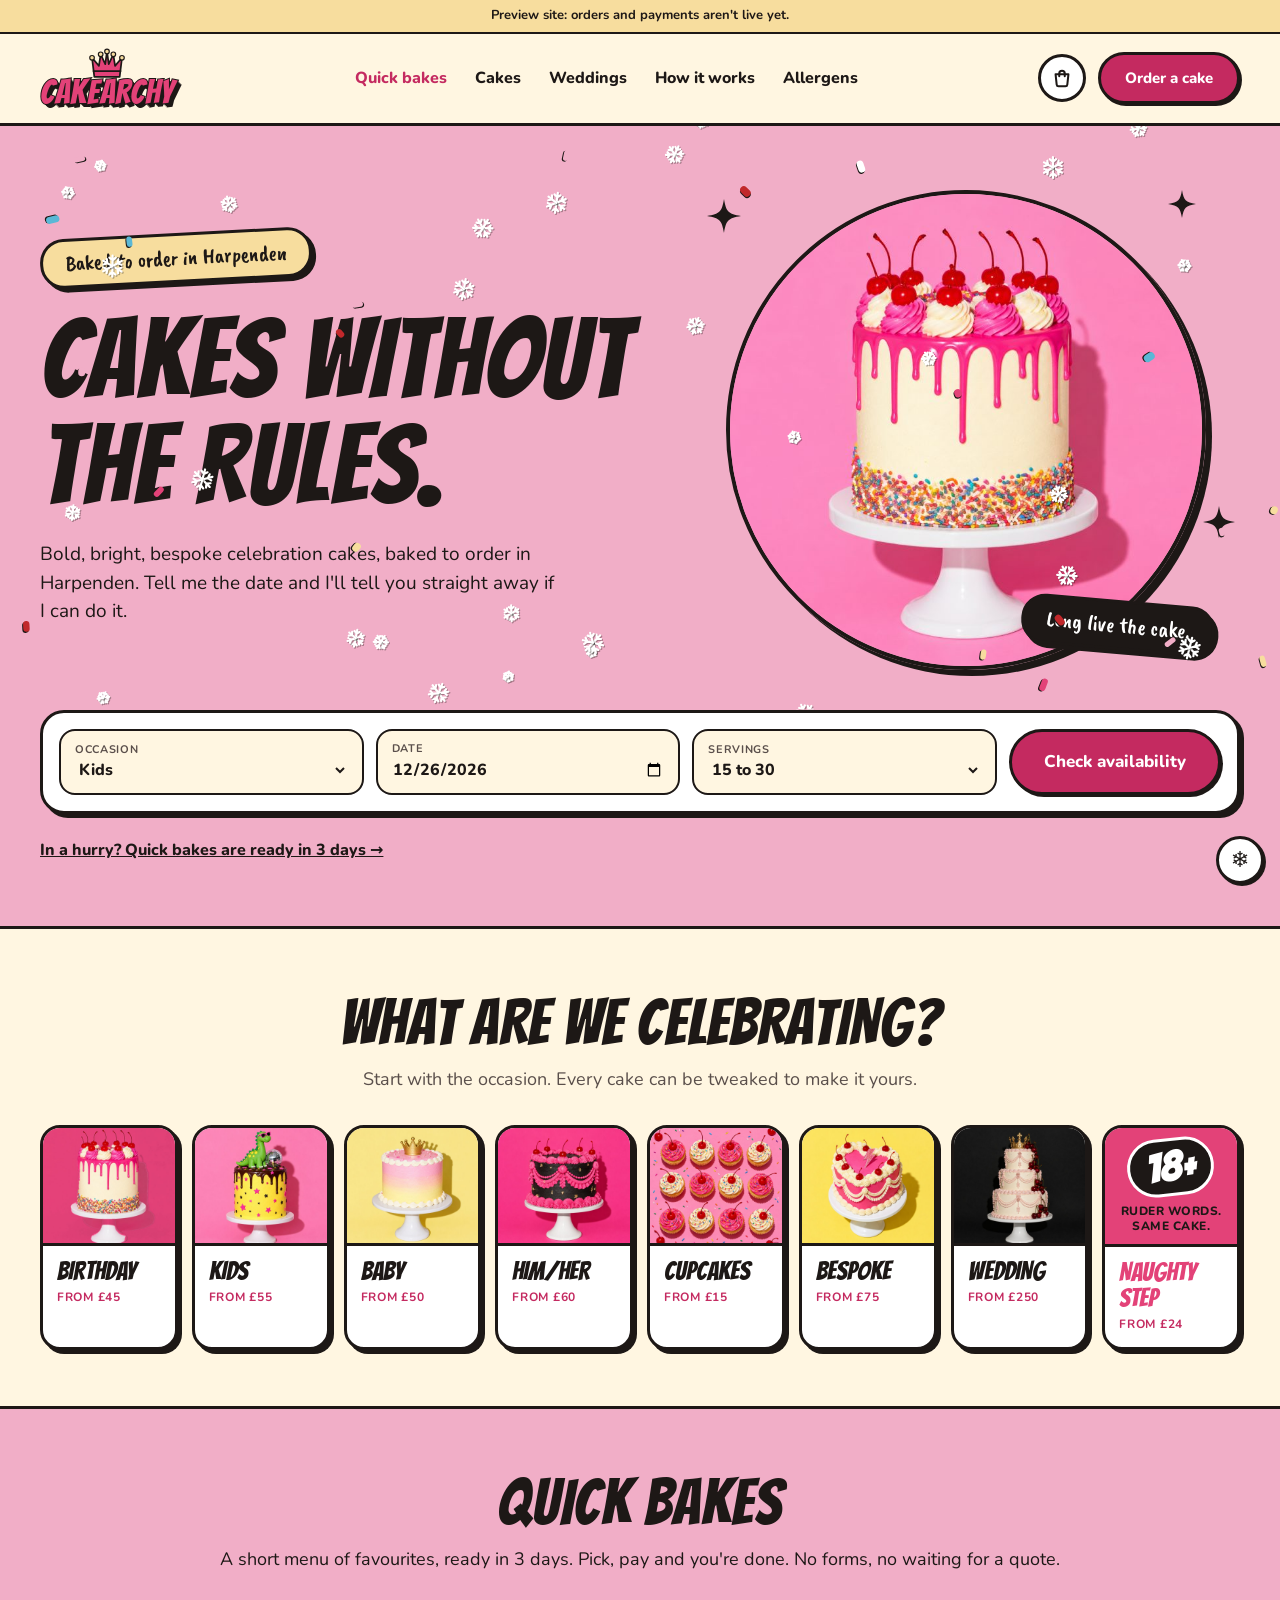
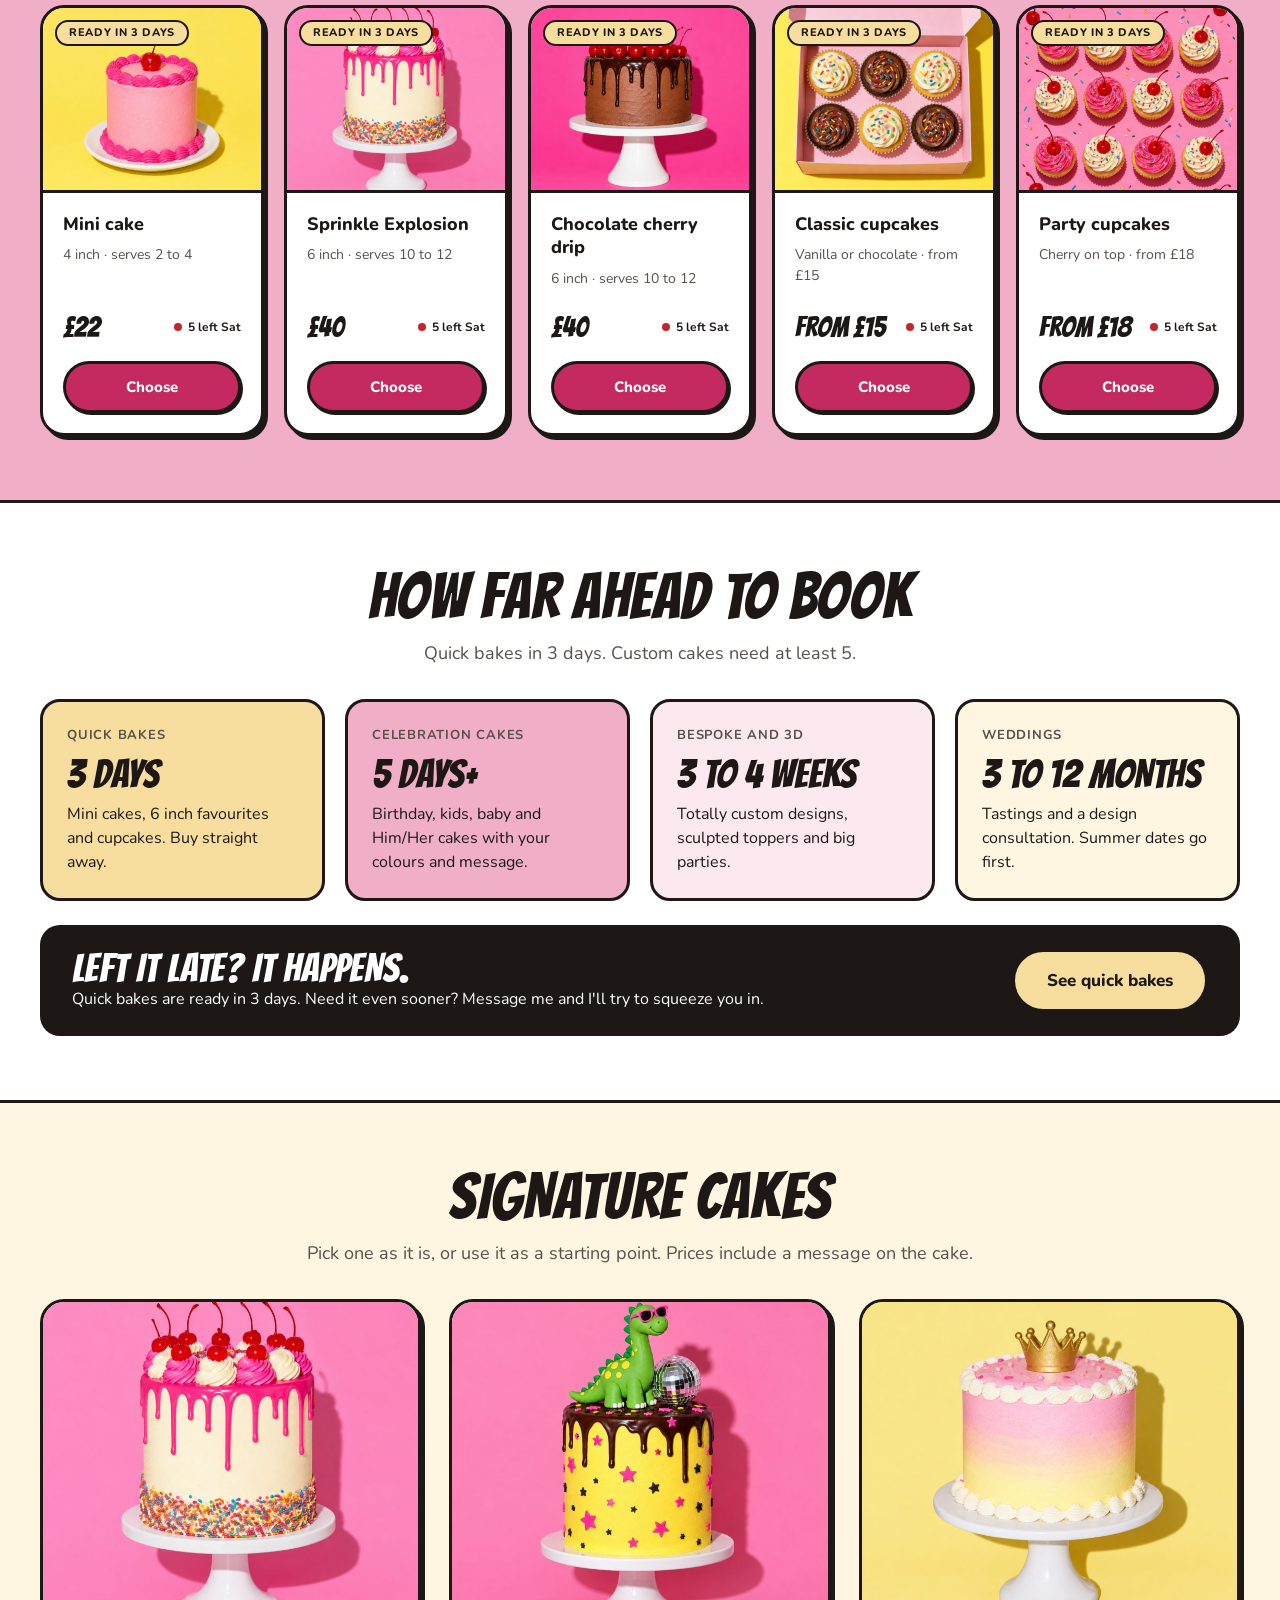
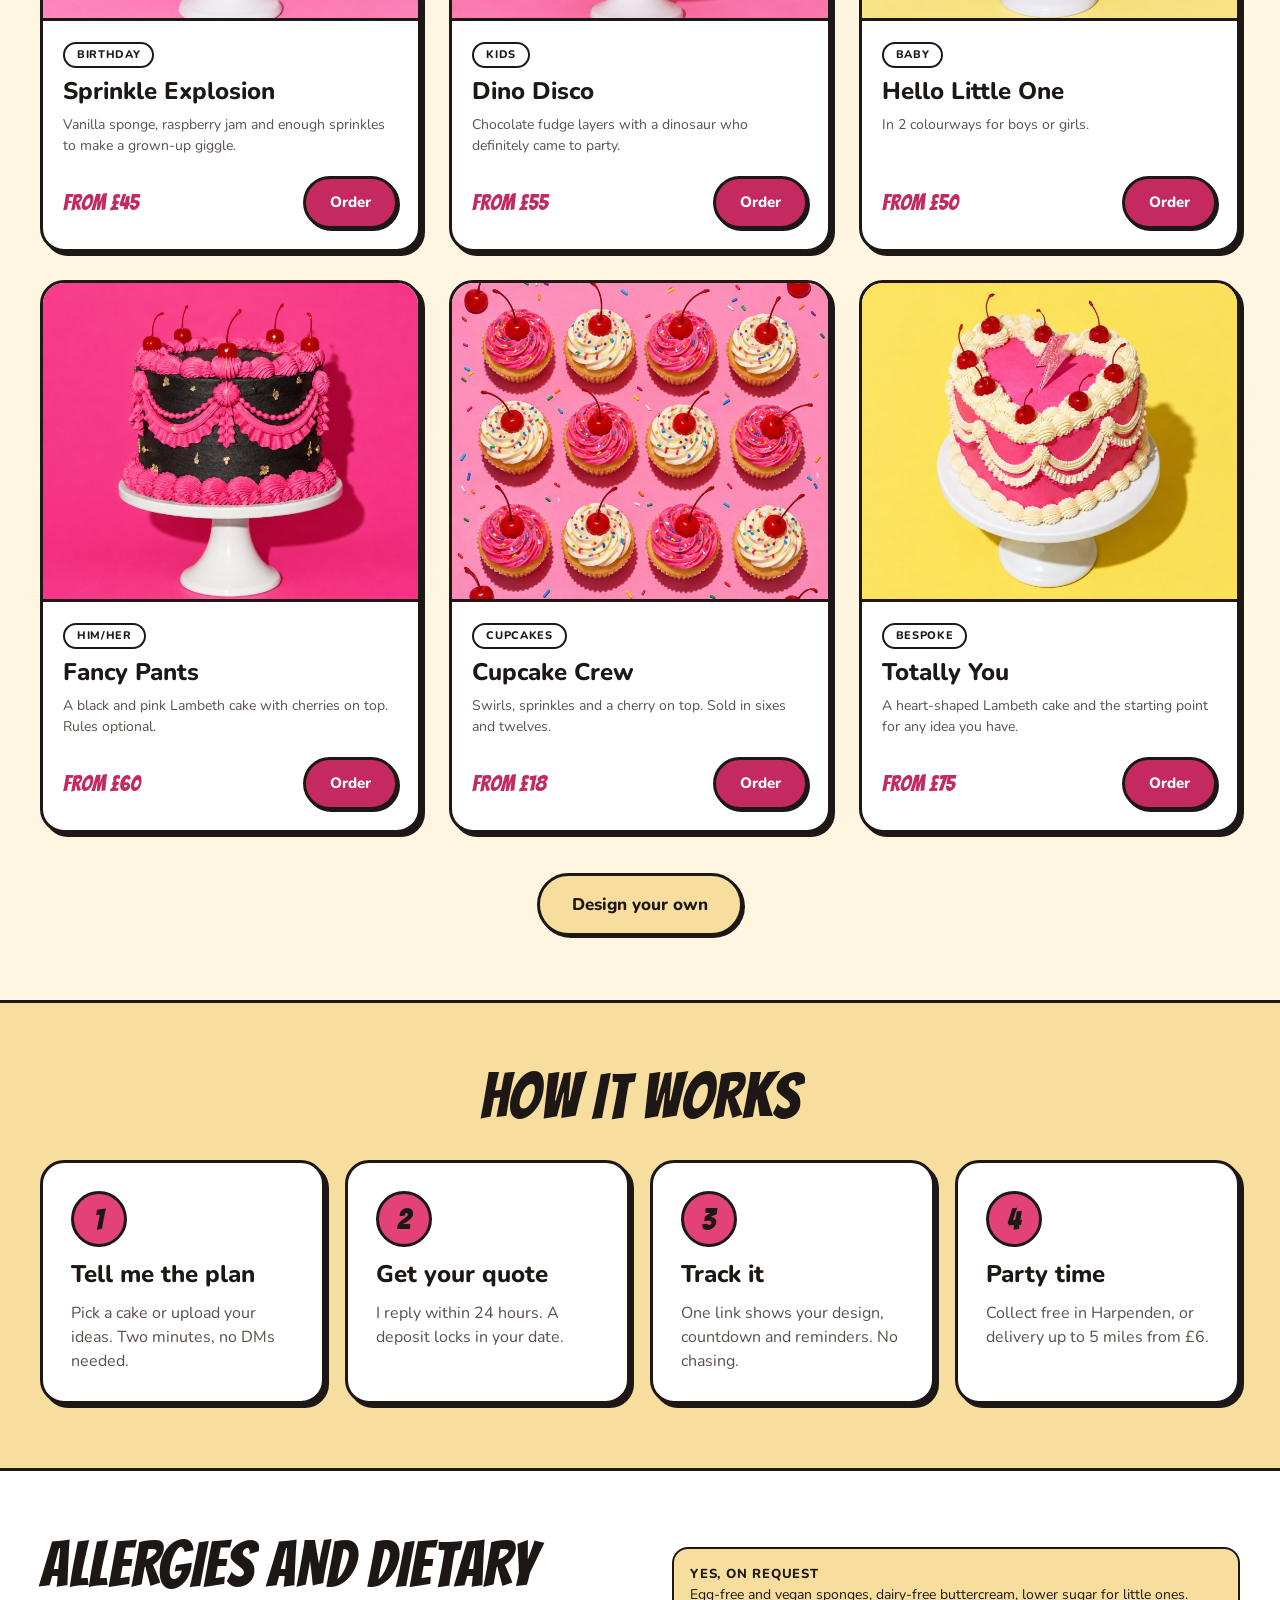
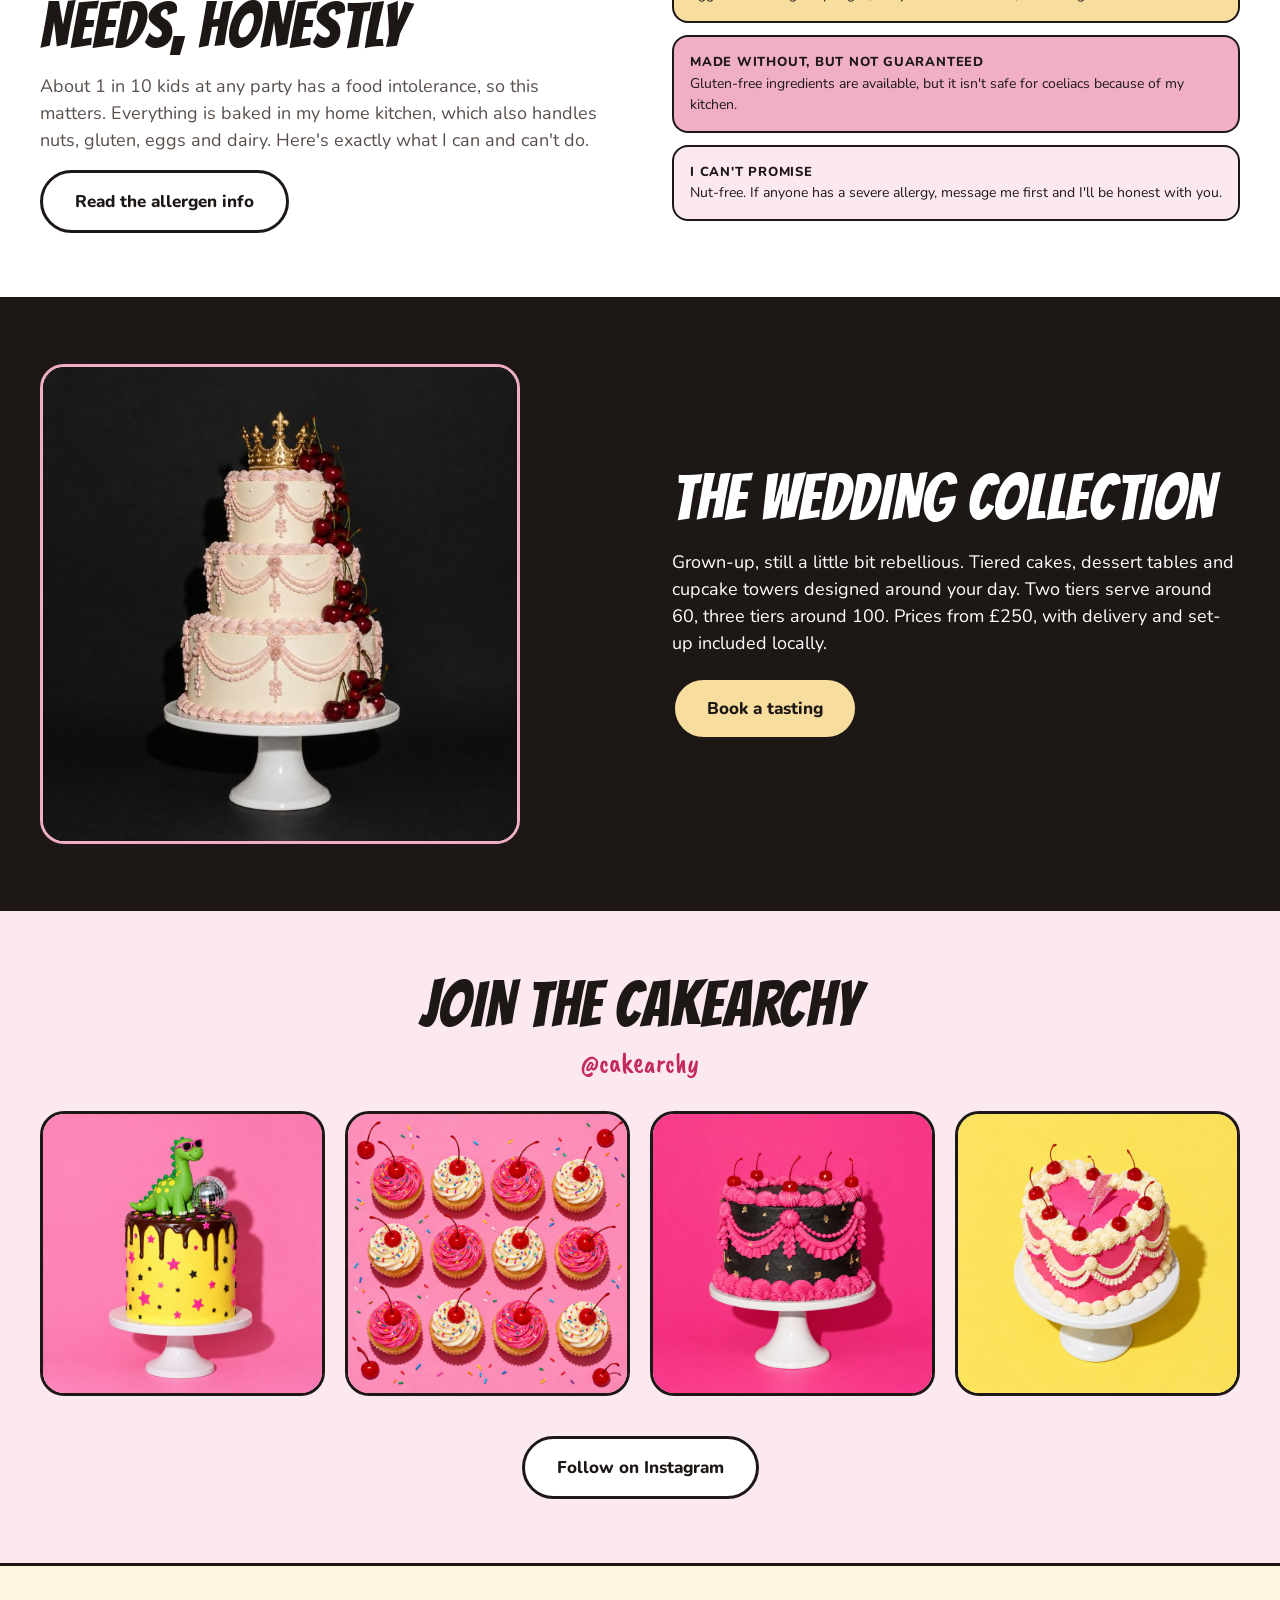
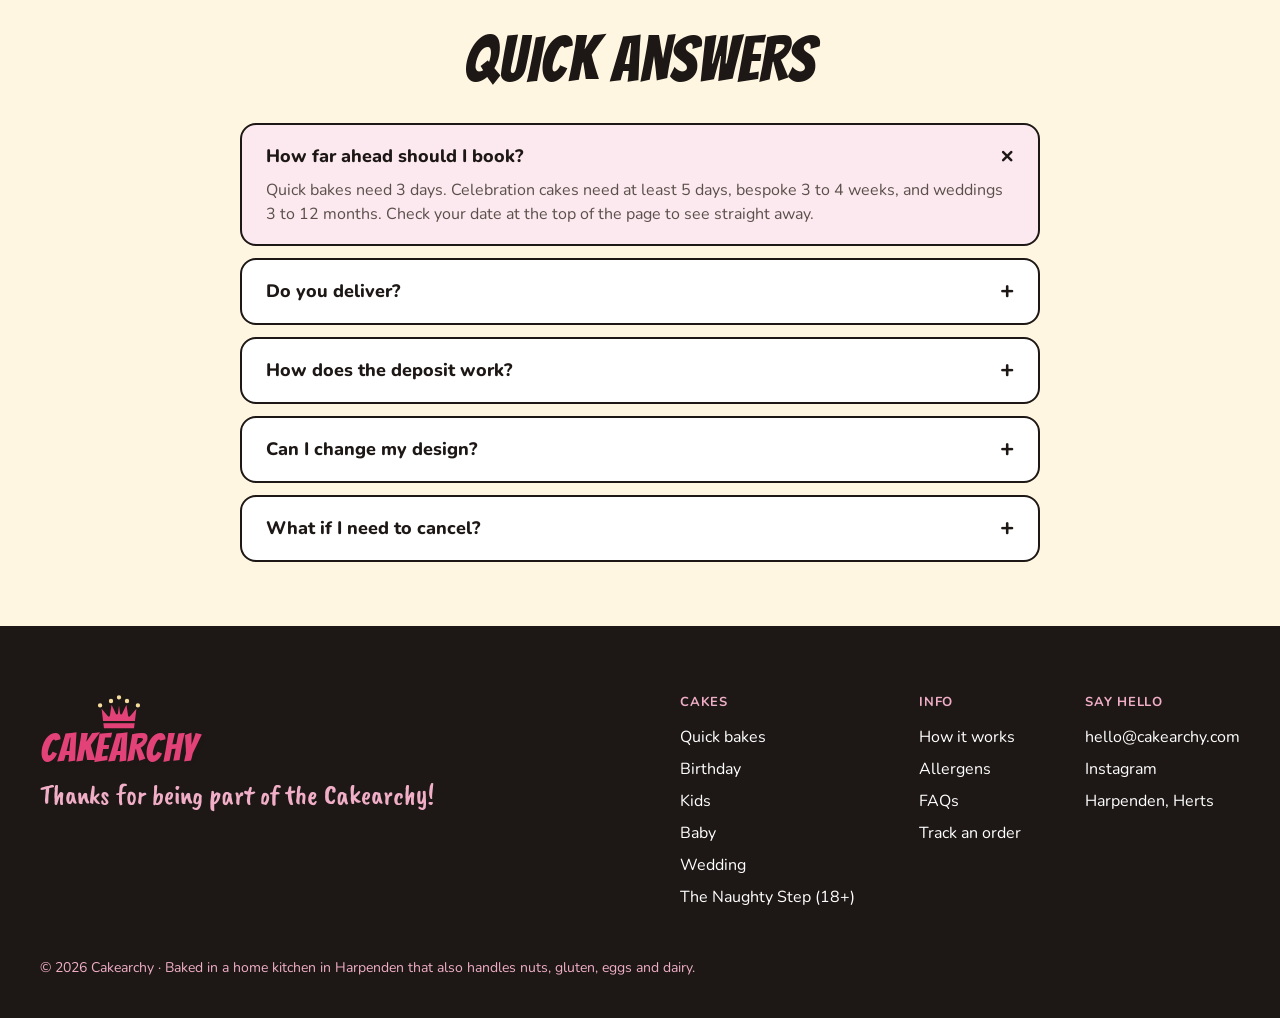
==== commit 10729940: "Naughty Step: cupcake box wording and price Co-Authored-By: Claude Opus 5.5 <noreply@anthropic.com> " ====
--- a/index.html
+++ b/index.html
@@ -8,7 +8,7 @@
   <link rel="icon" href="assets/favicon.svg" type="image/svg+xml">
   <link rel="preconnect" href="https://fonts.googleapis.com"><link rel="preconnect" href="https://fonts.gstatic.com" crossorigin>
   <link href="https://fonts.googleapis.com/css2?family=Bangers&family=Caveat+Brush&family=Kaushan+Script&family=Nunito:wght@400;700;800&display=swap" rel="stylesheet">
-  <link rel="stylesheet" href="css/styles.css?v=10">
+  <link rel="stylesheet" href="css/styles.css?v=11">
 </head>
 <body>
   <div id="site-header"></div>
@@ -154,9 +154,9 @@
   </main>
   <div id="site-footer"></div>
 
-  <script src="js/config.js?v=10"></script>
-  <script src="js/site.js?v=10"></script>
-  <script src="js/home.js?v=10"></script>
-  <script src="js/festive.js?v=10"></script>
+  <script src="js/config.js?v=11"></script>
+  <script src="js/site.js?v=11"></script>
+  <script src="js/home.js?v=11"></script>
+  <script src="js/festive.js?v=11"></script>
 </body>
 </html>
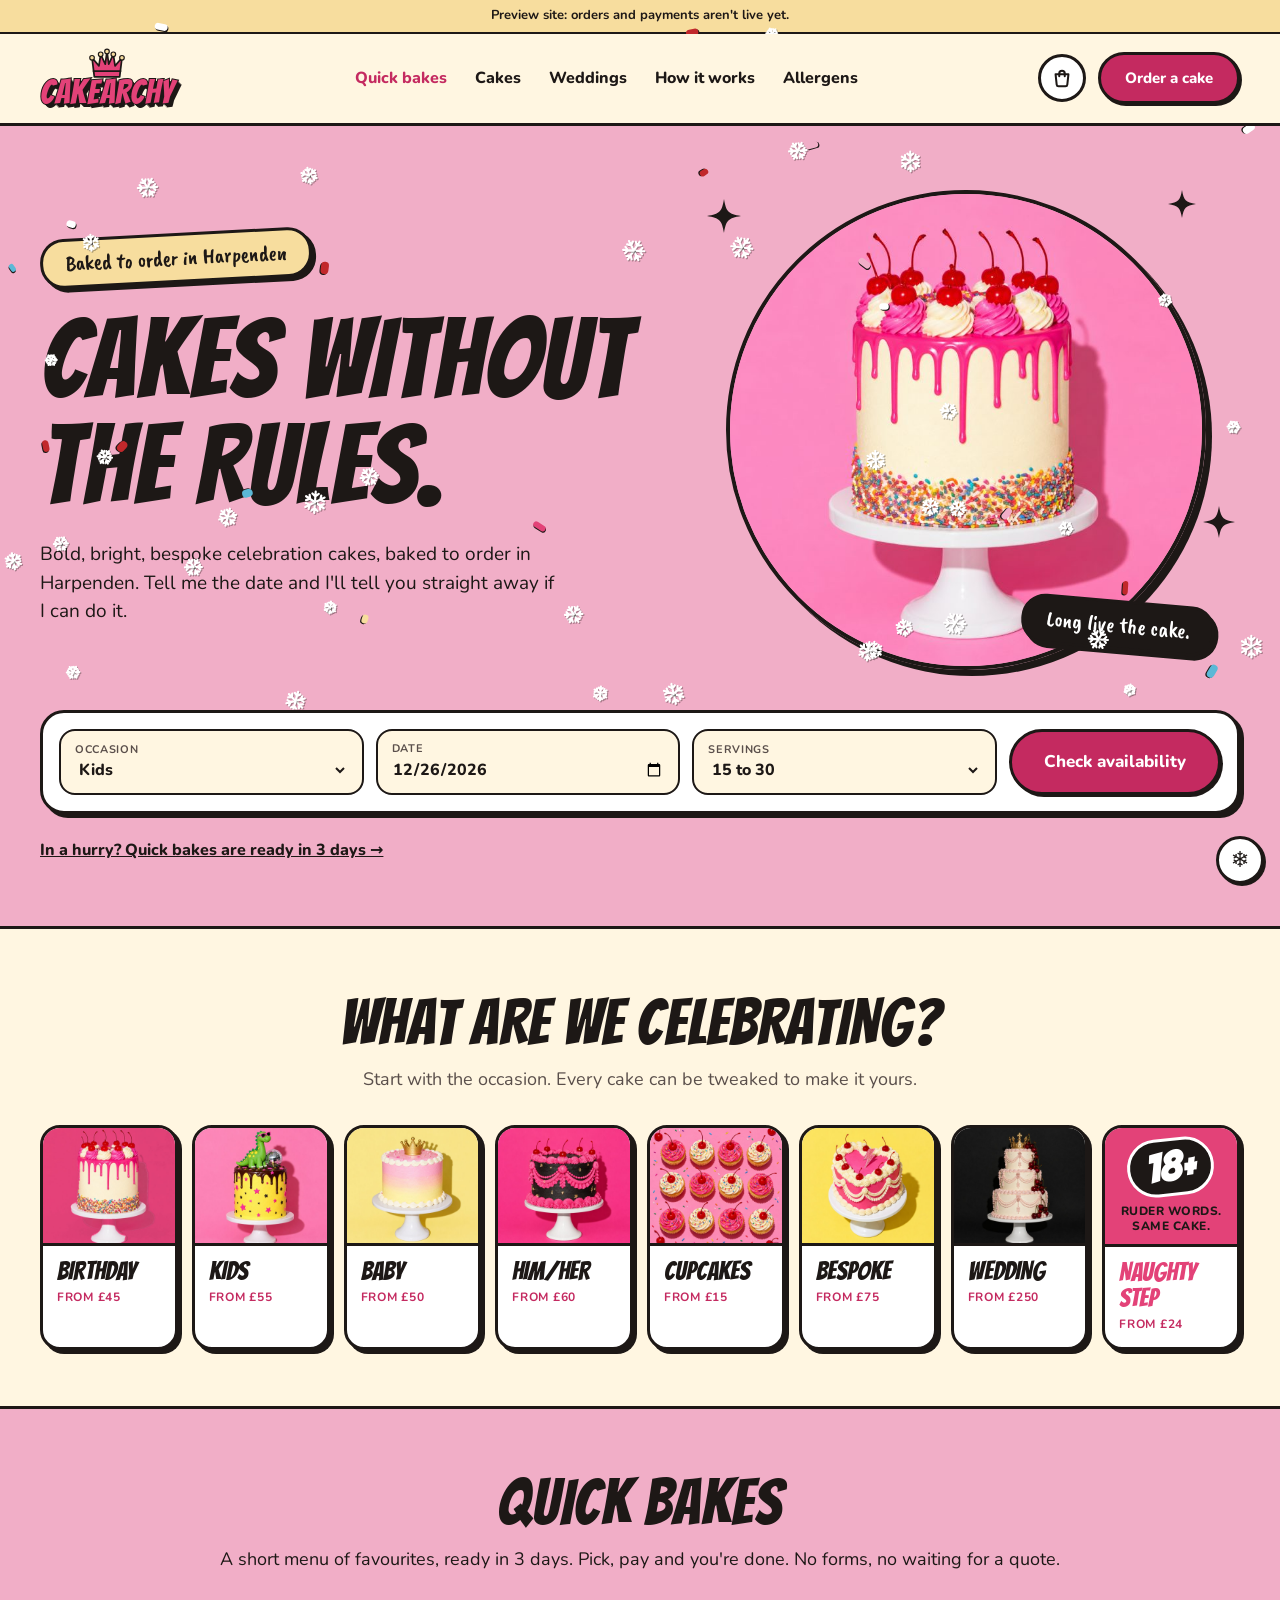
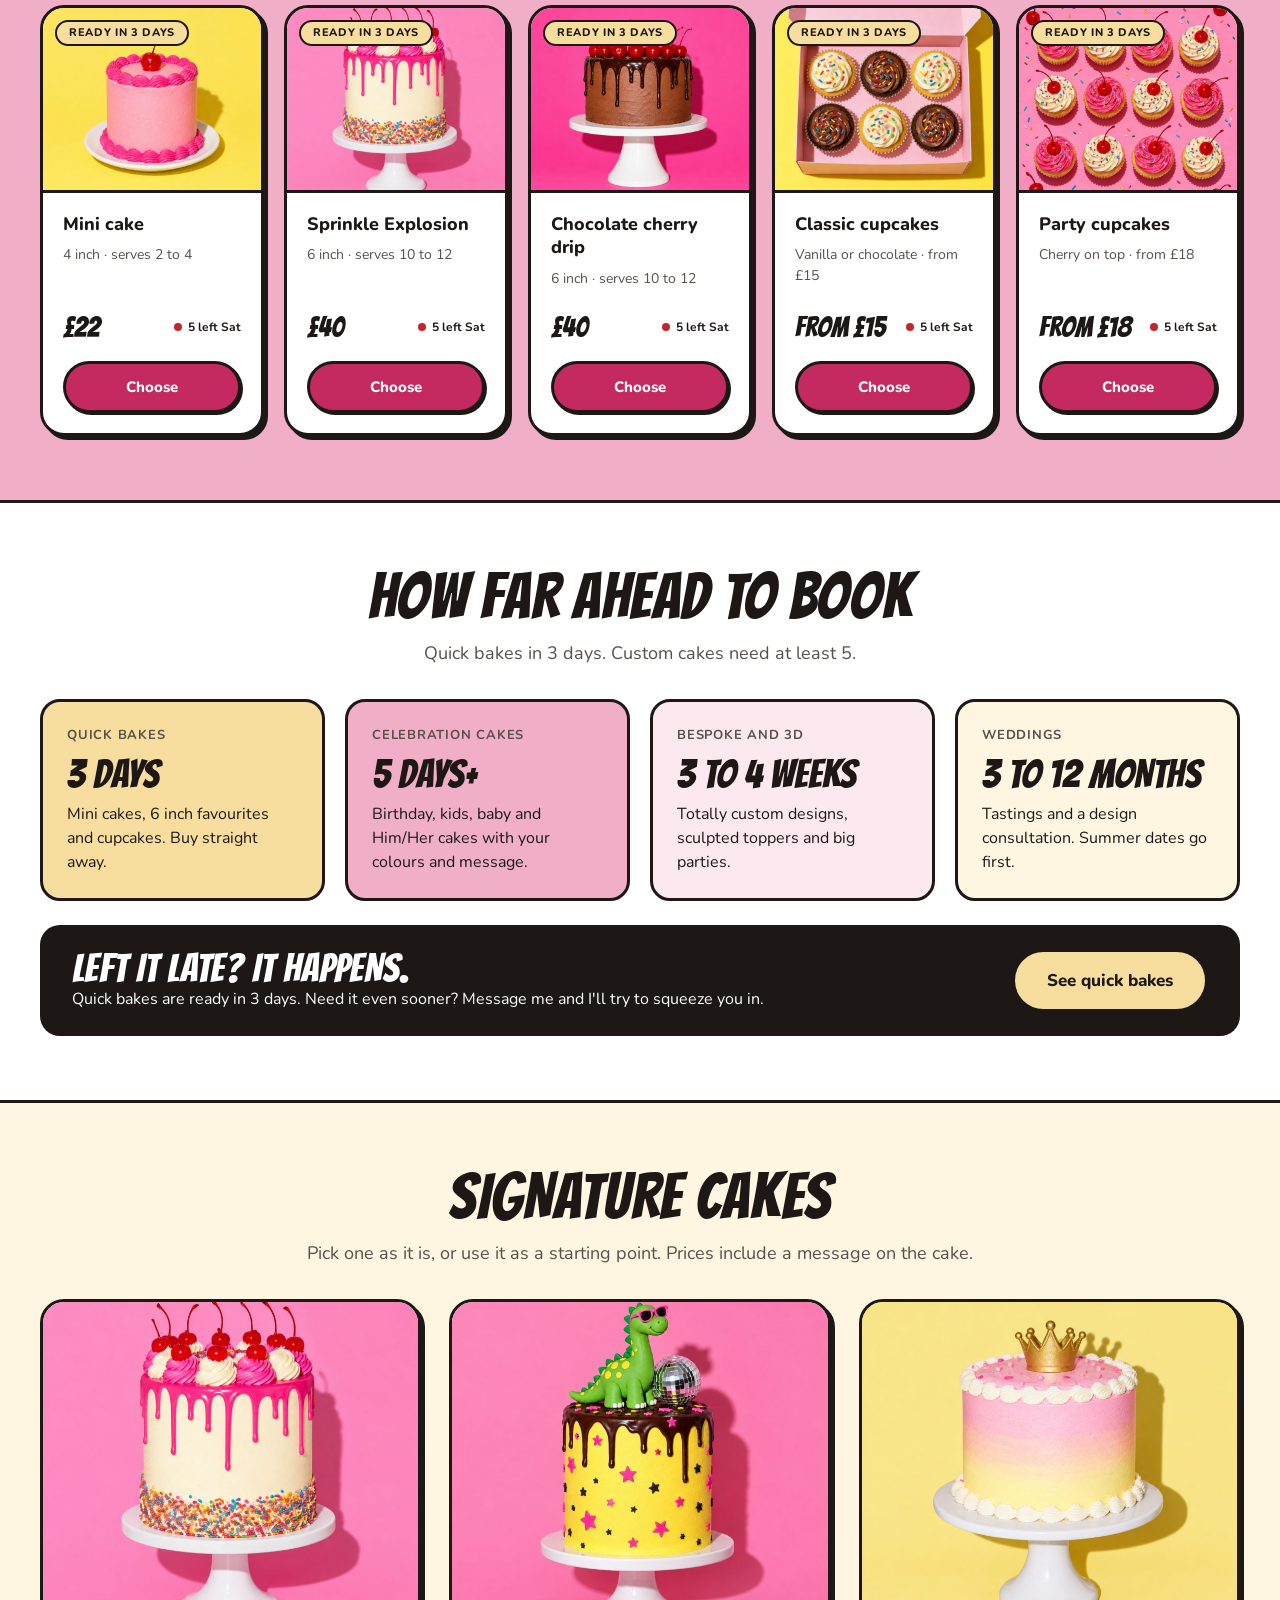
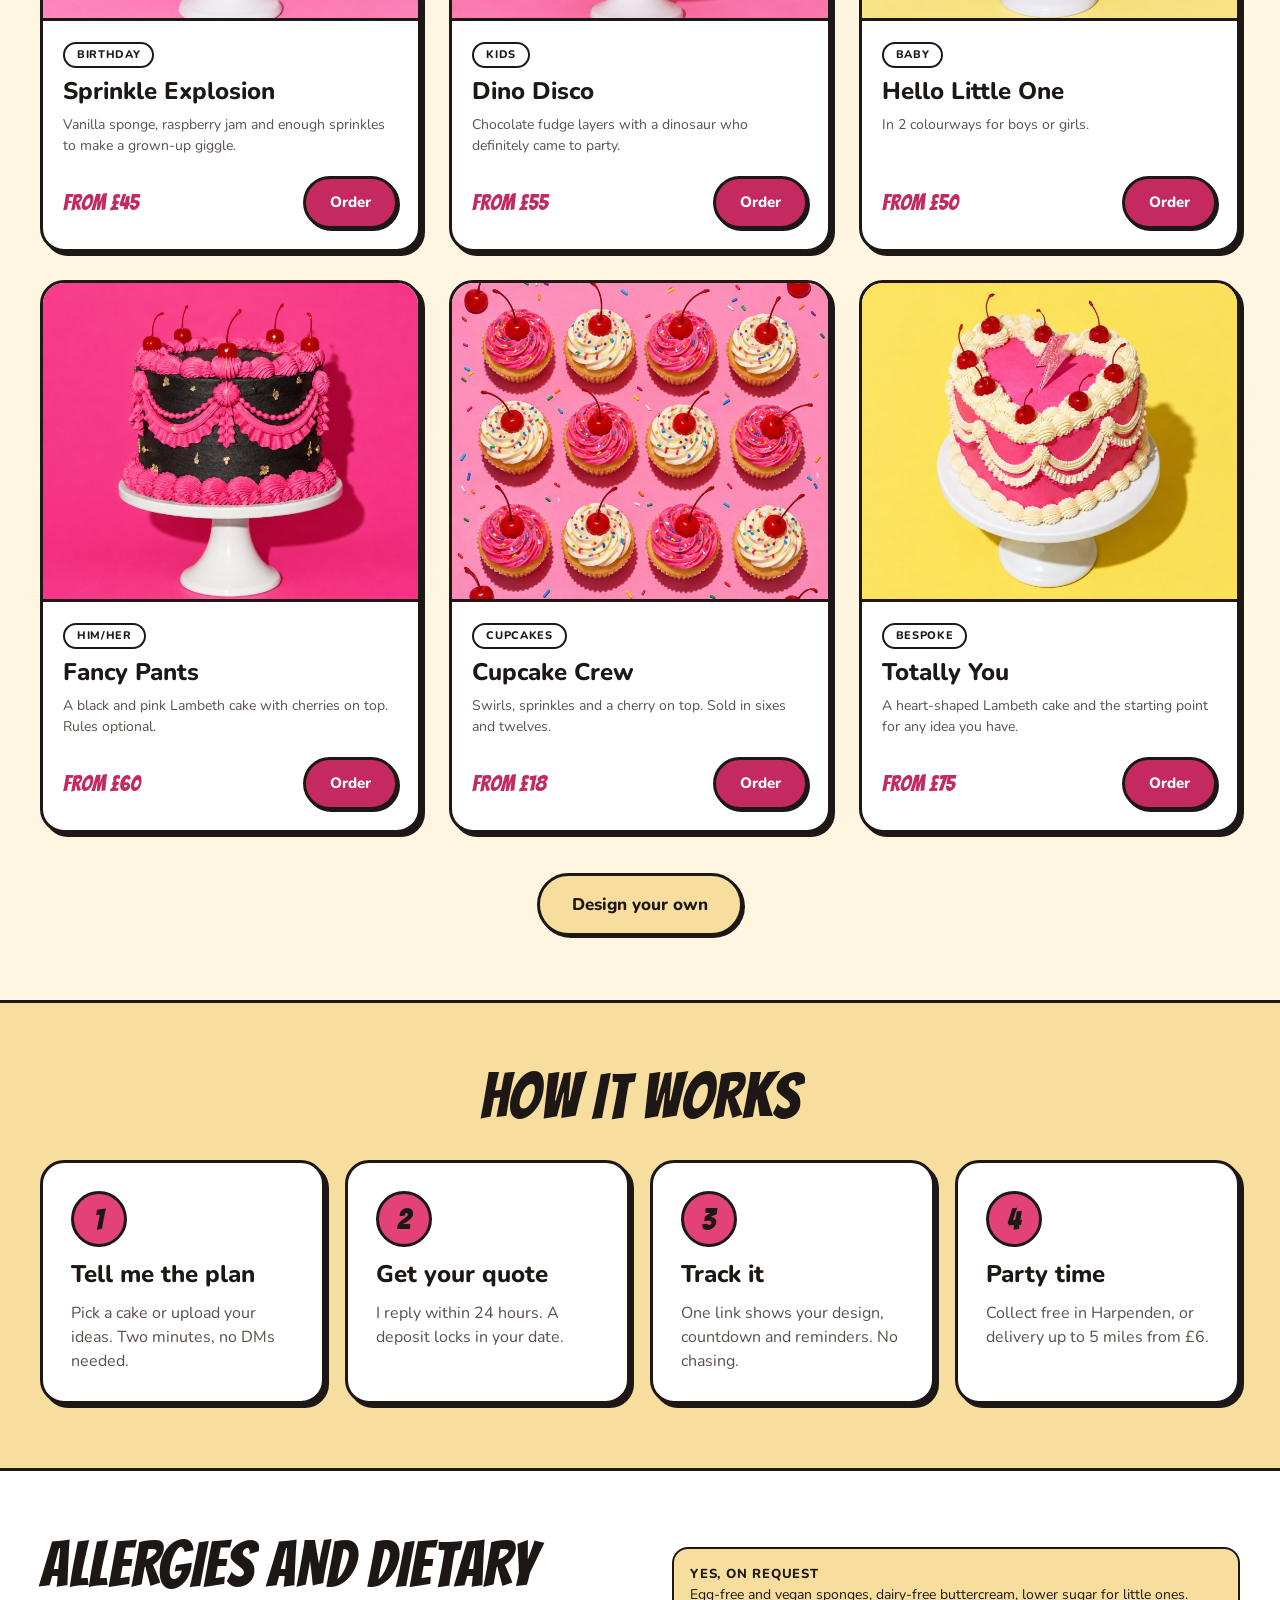
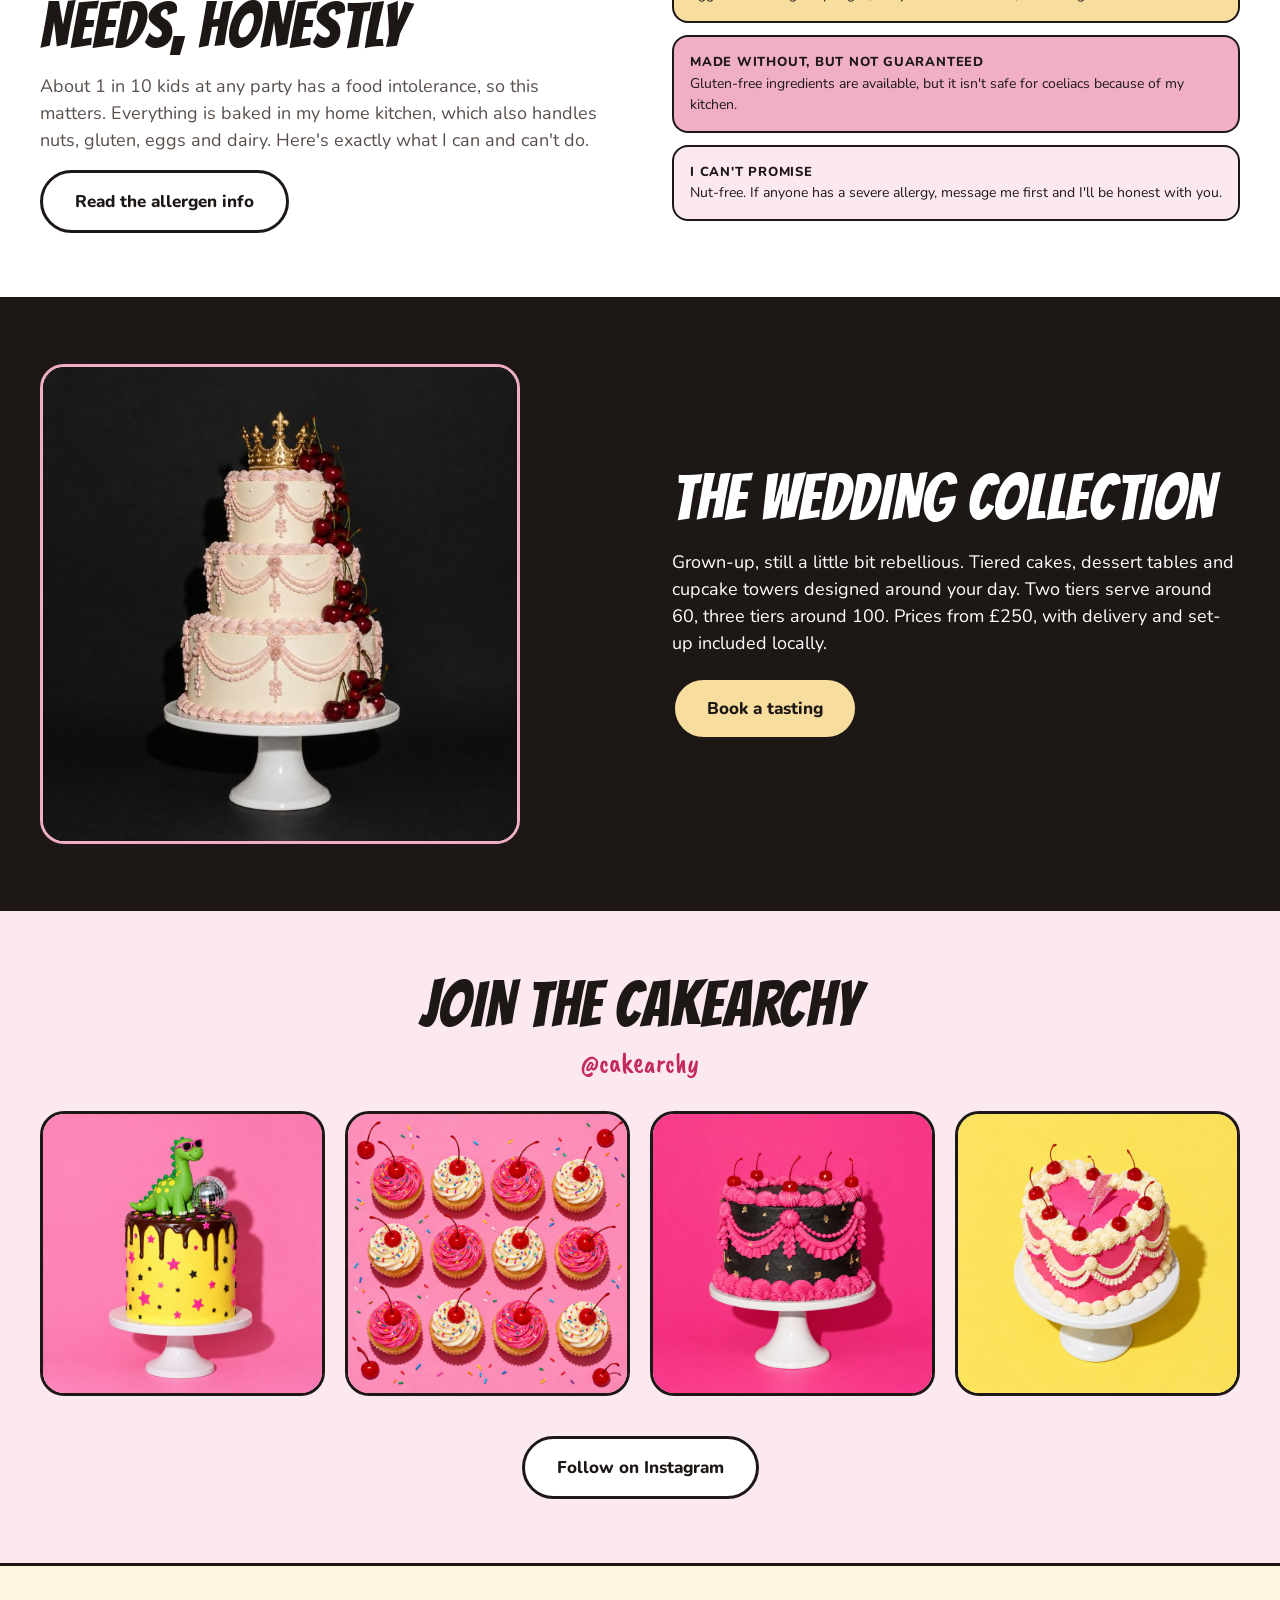
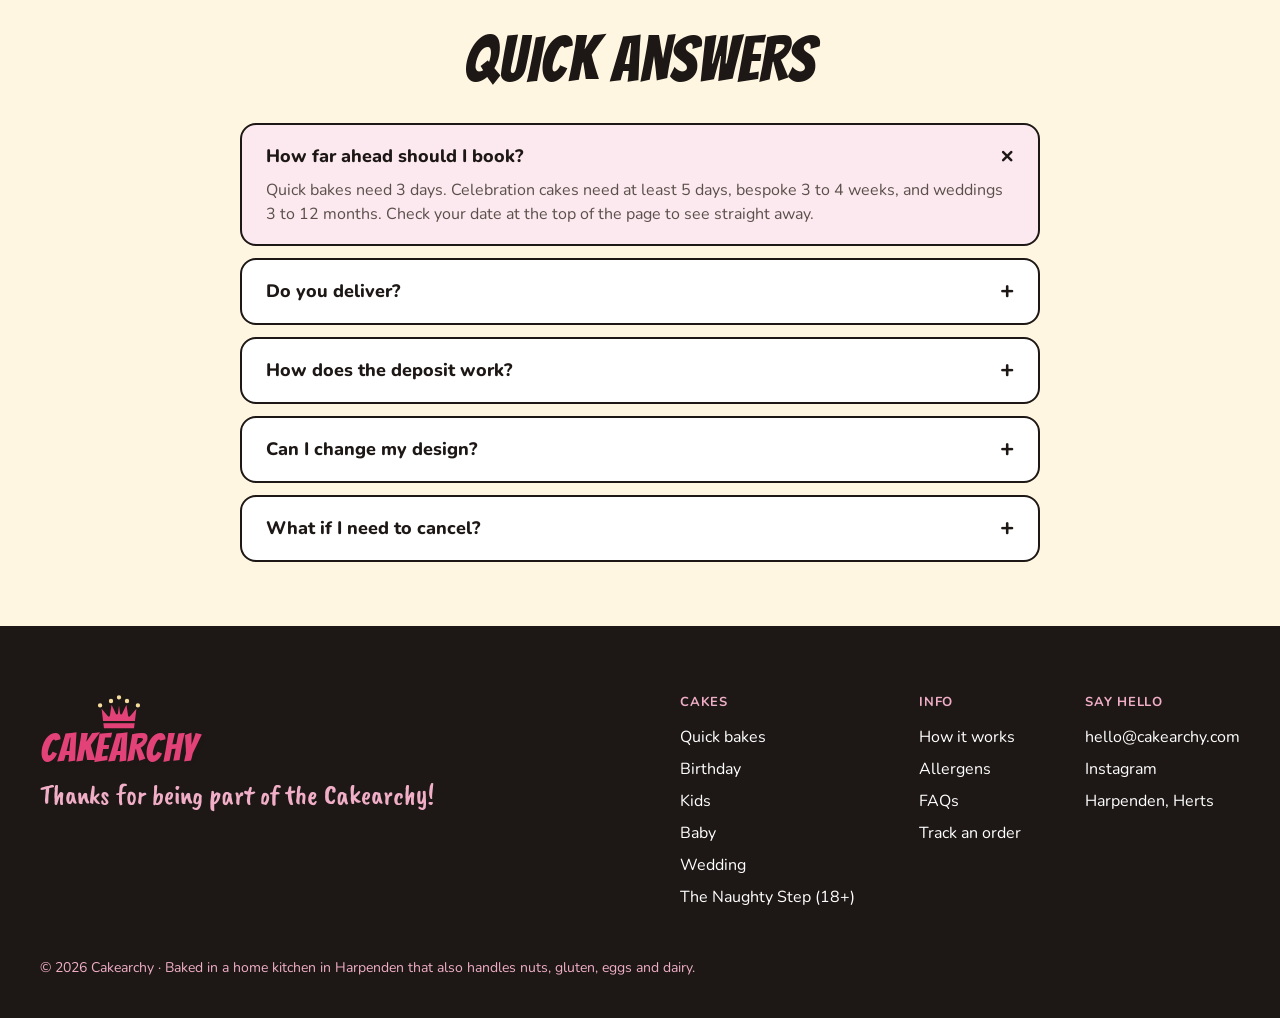
==== commit 5fe7097e: "Naughty Step: new styled photos Co-Authored-By: Claude Opus 5.5 <noreply@anthropic.com> Claude-Sessi" ====
--- a/index.html
+++ b/index.html
@@ -8,7 +8,7 @@
   <link rel="icon" href="assets/favicon.svg" type="image/svg+xml">
   <link rel="preconnect" href="https://fonts.googleapis.com"><link rel="preconnect" href="https://fonts.gstatic.com" crossorigin>
   <link href="https://fonts.googleapis.com/css2?family=Bangers&family=Caveat+Brush&family=Kaushan+Script&family=Nunito:wght@400;700;800&display=swap" rel="stylesheet">
-  <link rel="stylesheet" href="css/styles.css?v=11">
+  <link rel="stylesheet" href="css/styles.css?v=12">
 </head>
 <body>
   <div id="site-header"></div>
@@ -154,9 +154,9 @@
   </main>
   <div id="site-footer"></div>
 
-  <script src="js/config.js?v=11"></script>
-  <script src="js/site.js?v=11"></script>
-  <script src="js/home.js?v=11"></script>
-  <script src="js/festive.js?v=11"></script>
+  <script src="js/config.js?v=12"></script>
+  <script src="js/site.js?v=12"></script>
+  <script src="js/home.js?v=12"></script>
+  <script src="js/festive.js?v=12"></script>
 </body>
 </html>
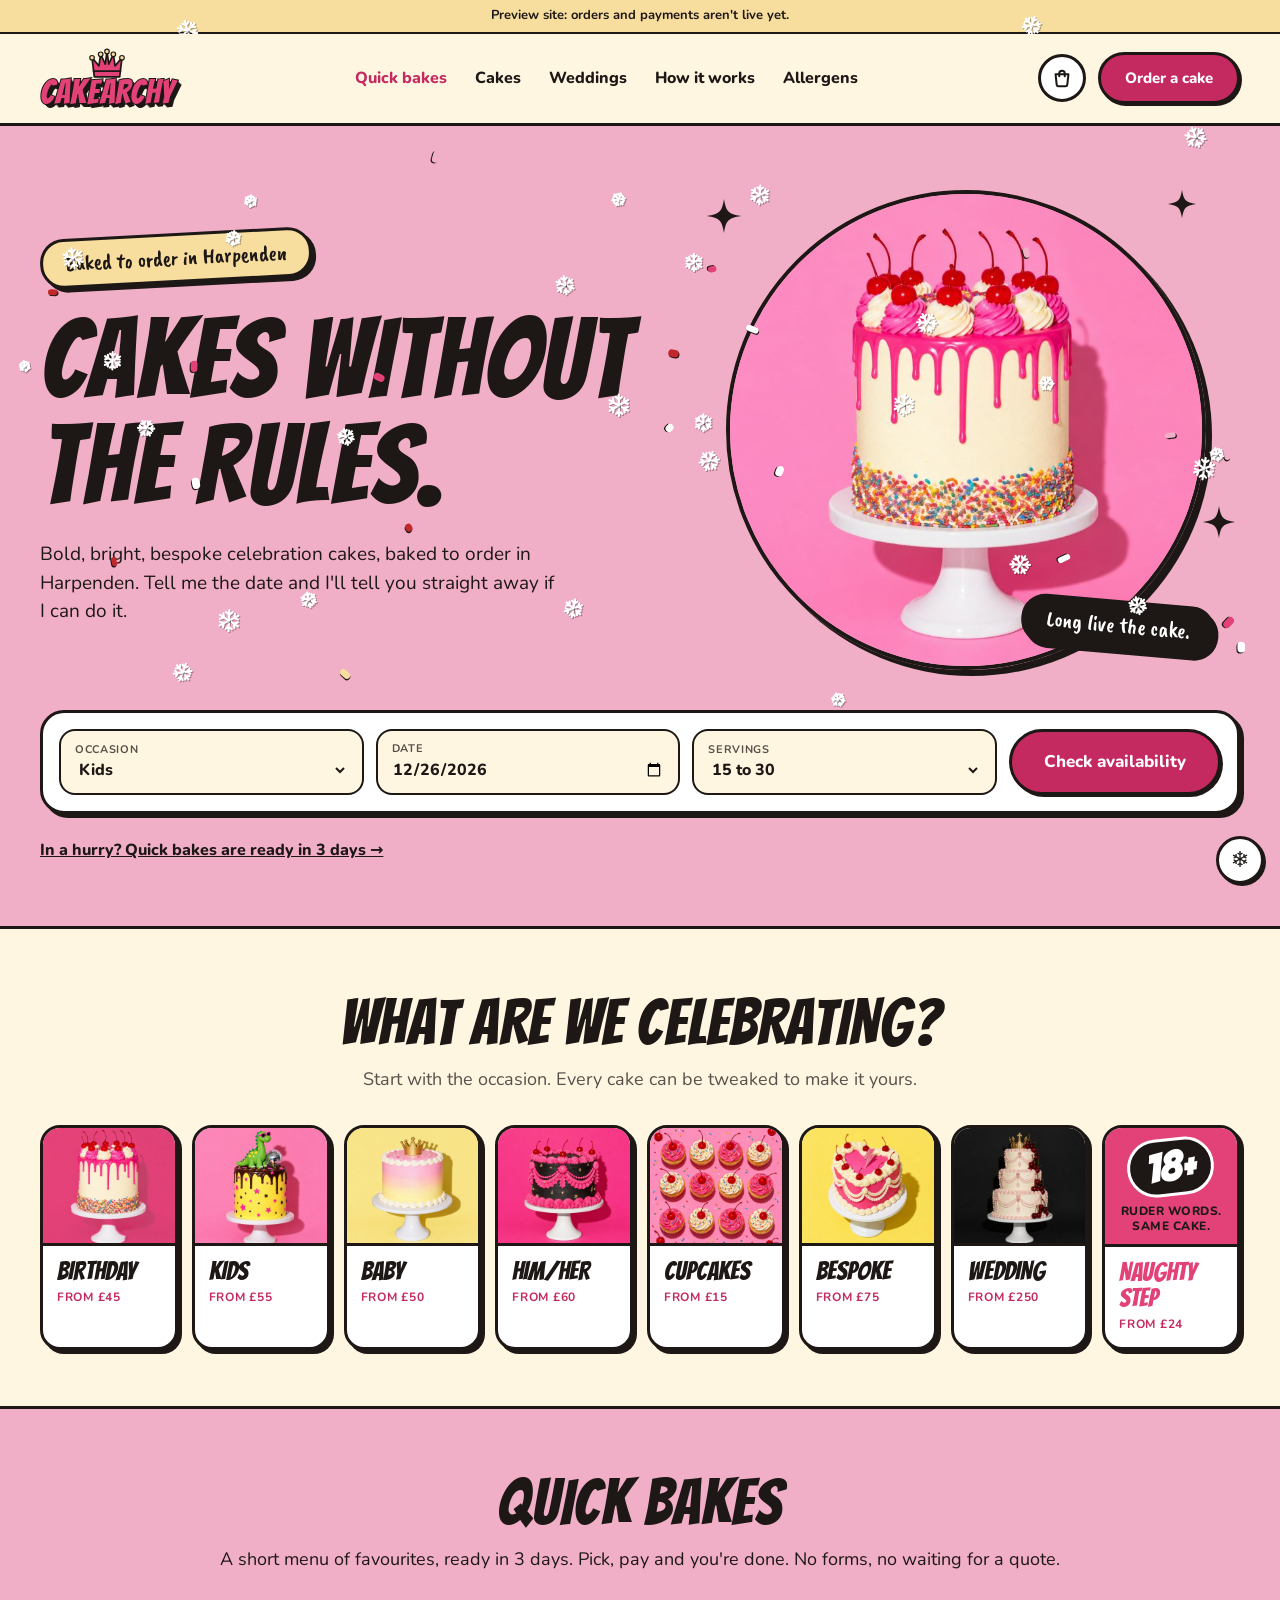
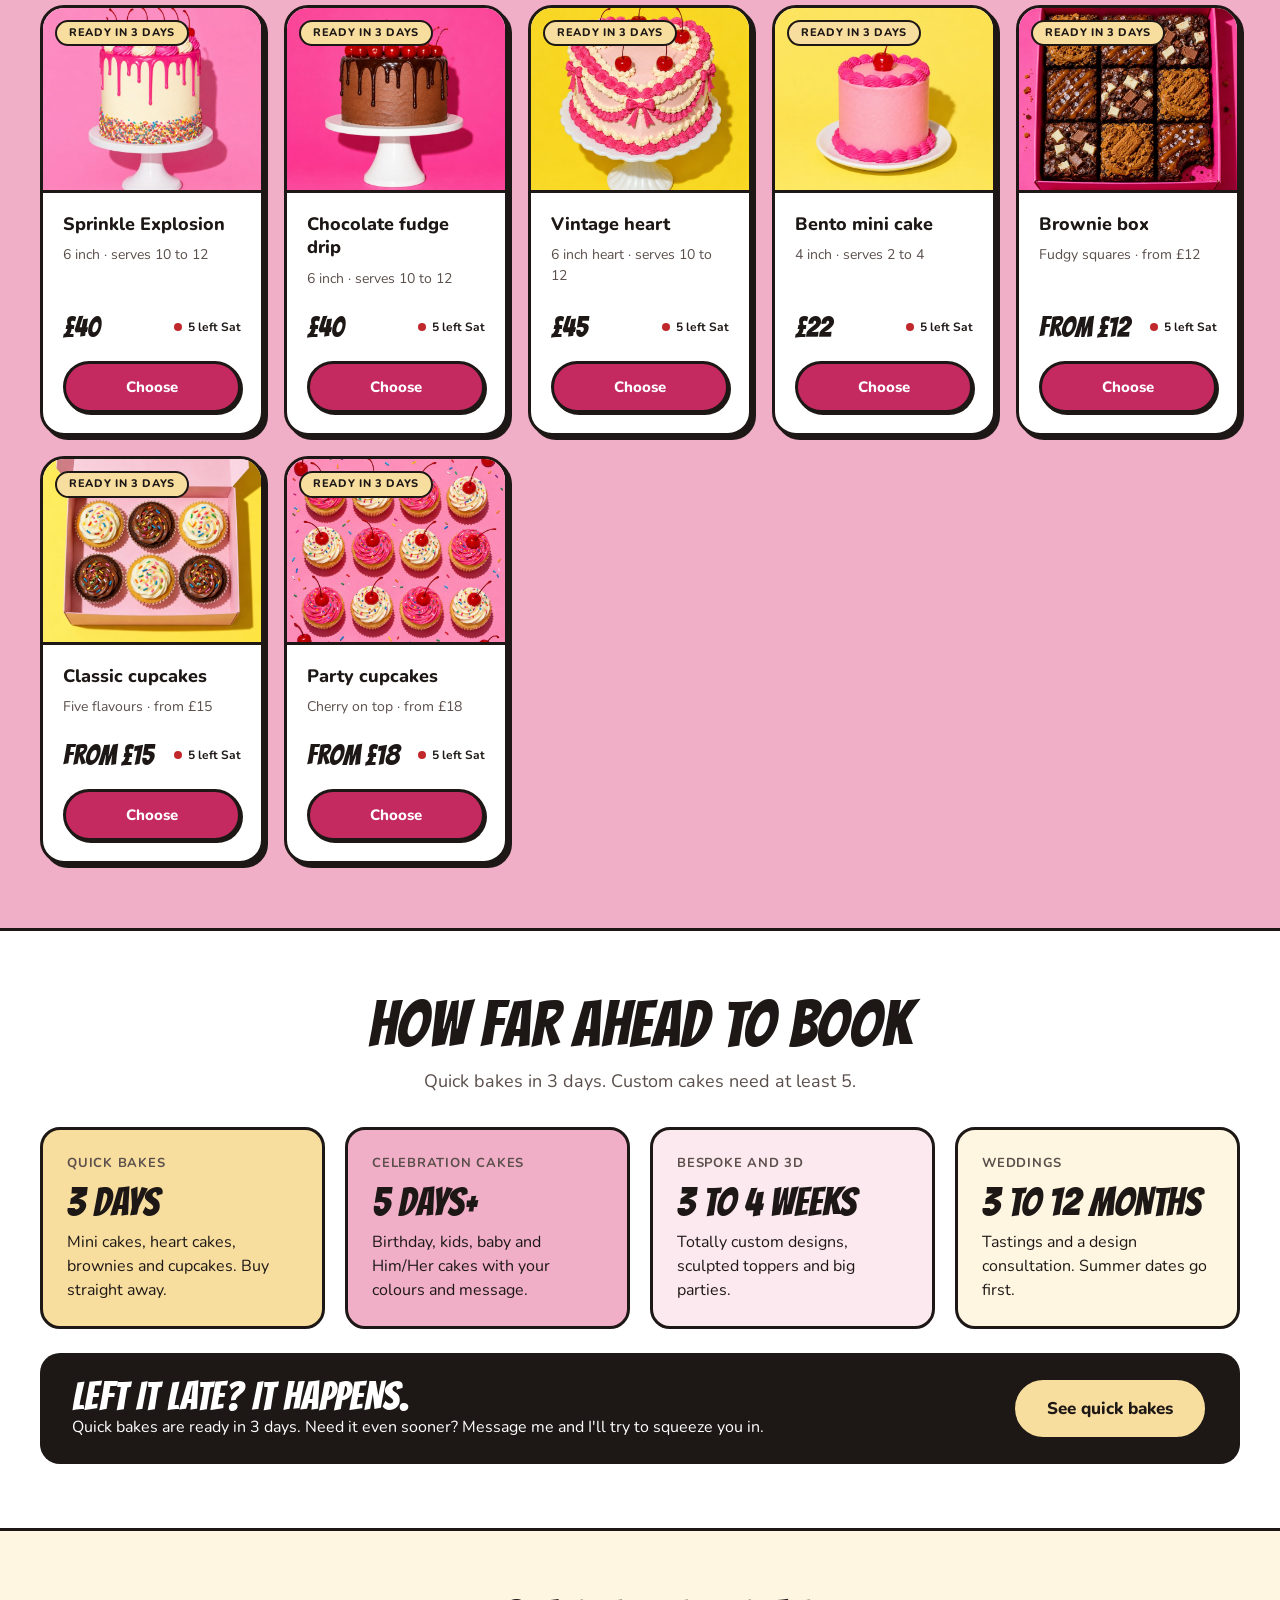
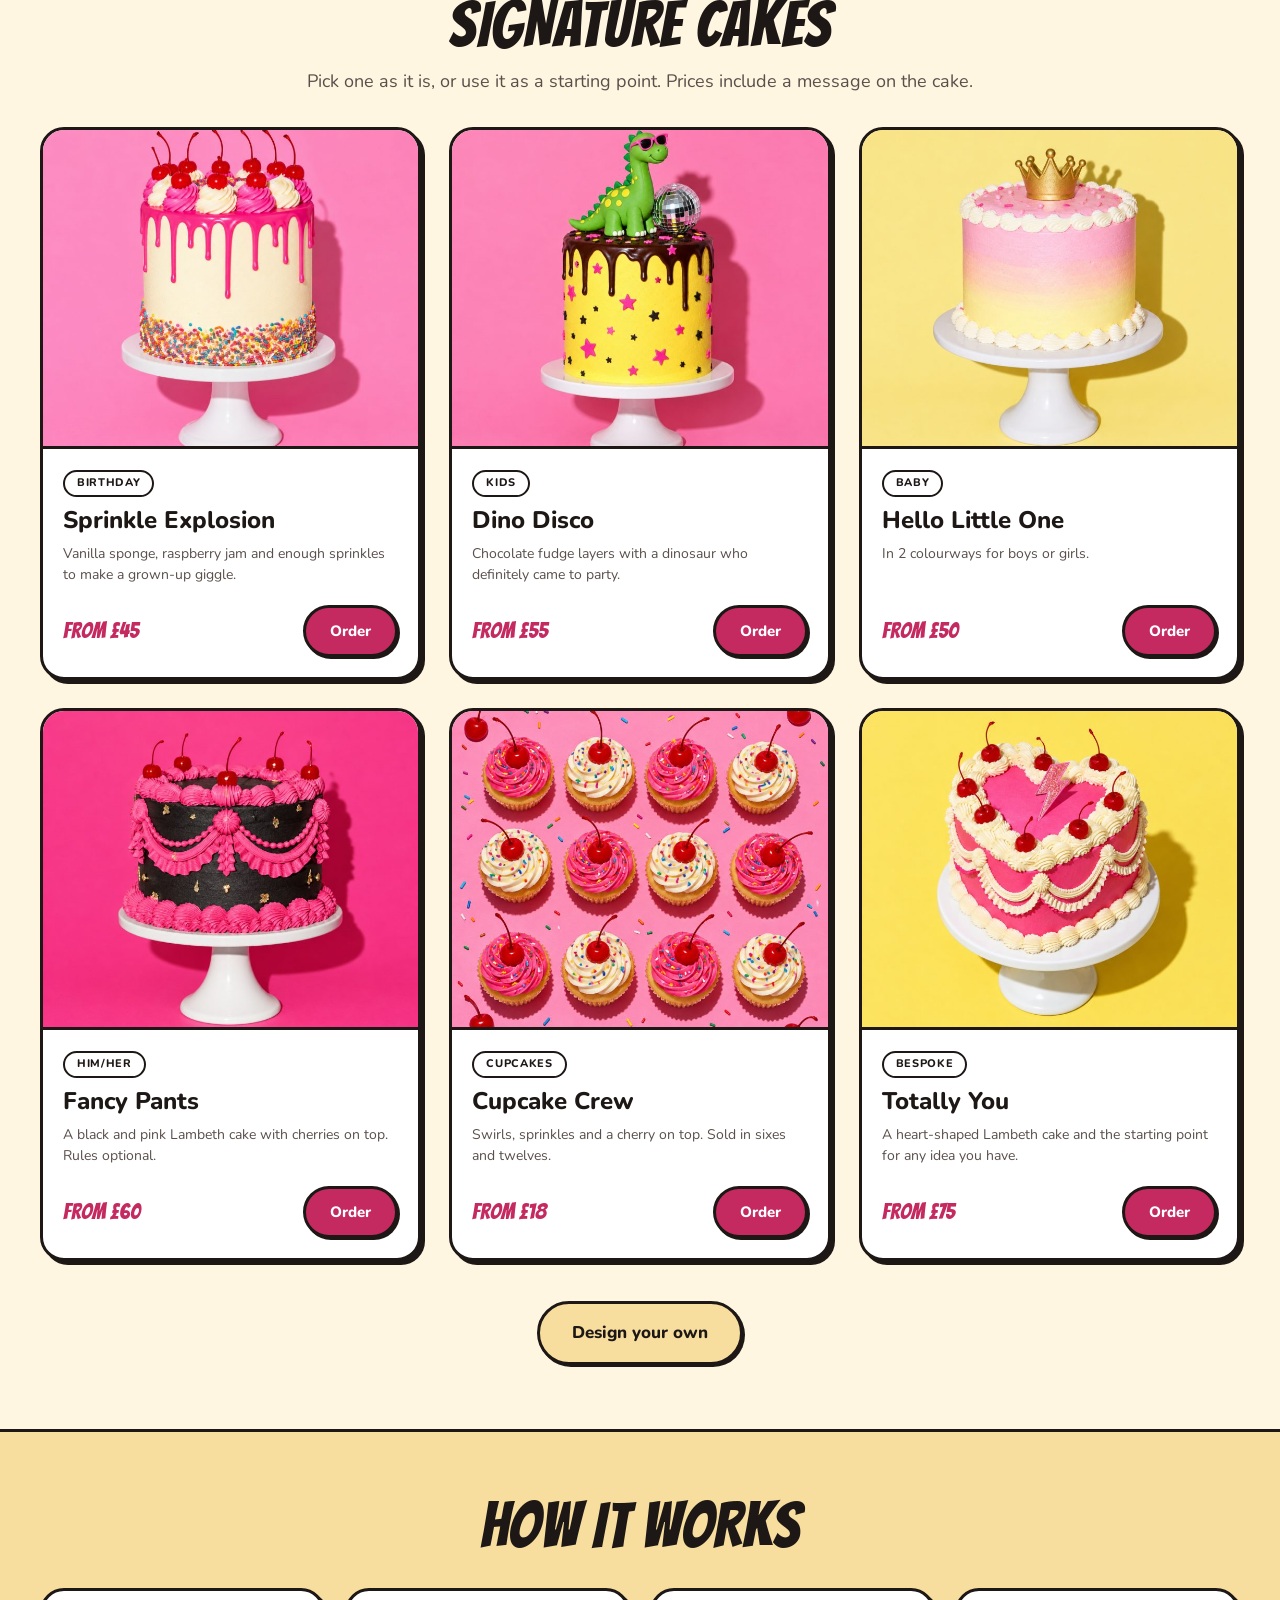
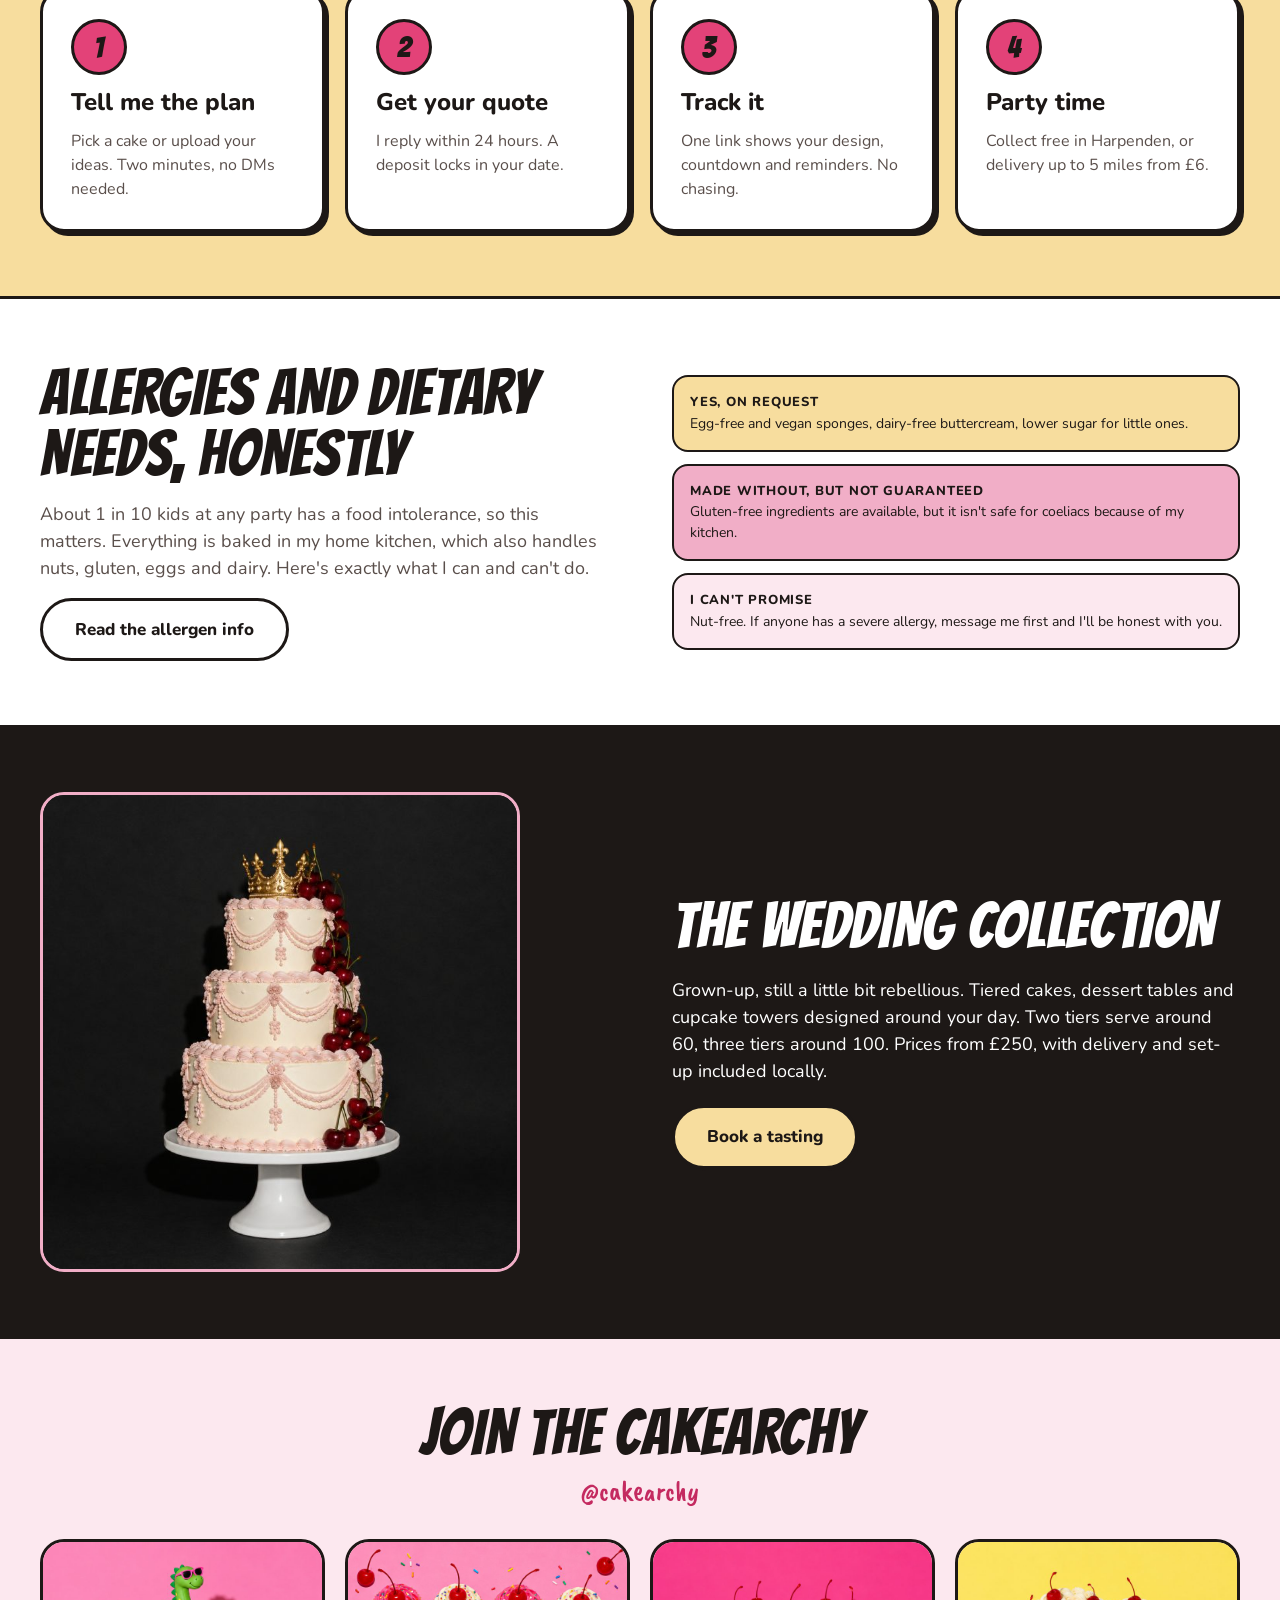
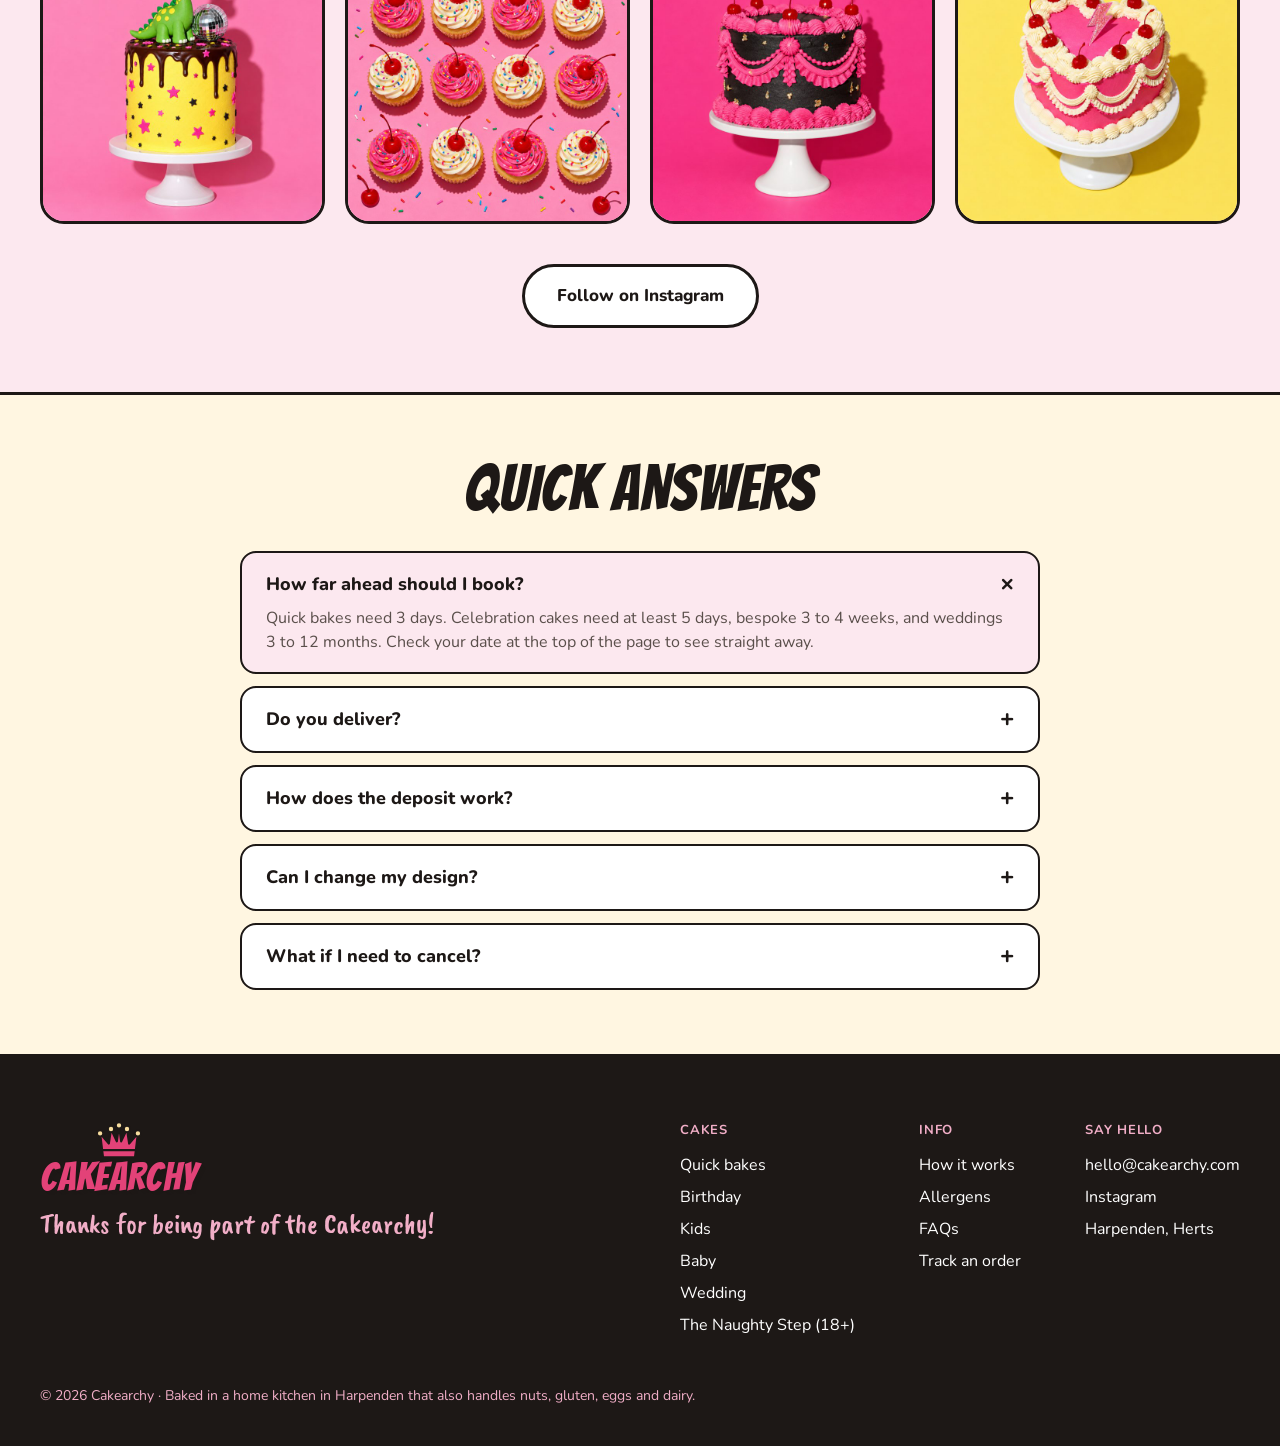
==== commit 215677a8: "Quick bakes: research-led lineup (heart cake, brownie box, Biscoff, lemon, red velvet) Co-Authored-B" ====
--- a/index.html
+++ b/index.html
@@ -8,7 +8,7 @@
   <link rel="icon" href="assets/favicon.svg" type="image/svg+xml">
   <link rel="preconnect" href="https://fonts.googleapis.com"><link rel="preconnect" href="https://fonts.gstatic.com" crossorigin>
   <link href="https://fonts.googleapis.com/css2?family=Bangers&family=Caveat+Brush&family=Kaushan+Script&family=Nunito:wght@400;700;800&display=swap" rel="stylesheet">
-  <link rel="stylesheet" href="css/styles.css?v=12">
+  <link rel="stylesheet" href="css/styles.css?v=13">
 </head>
 <body>
   <div id="site-header"></div>
@@ -154,9 +154,9 @@
   </main>
   <div id="site-footer"></div>
 
-  <script src="js/config.js?v=12"></script>
-  <script src="js/site.js?v=12"></script>
-  <script src="js/home.js?v=12"></script>
-  <script src="js/festive.js?v=12"></script>
+  <script src="js/config.js?v=13"></script>
+  <script src="js/site.js?v=13"></script>
+  <script src="js/home.js?v=13"></script>
+  <script src="js/festive.js?v=13"></script>
 </body>
 </html>
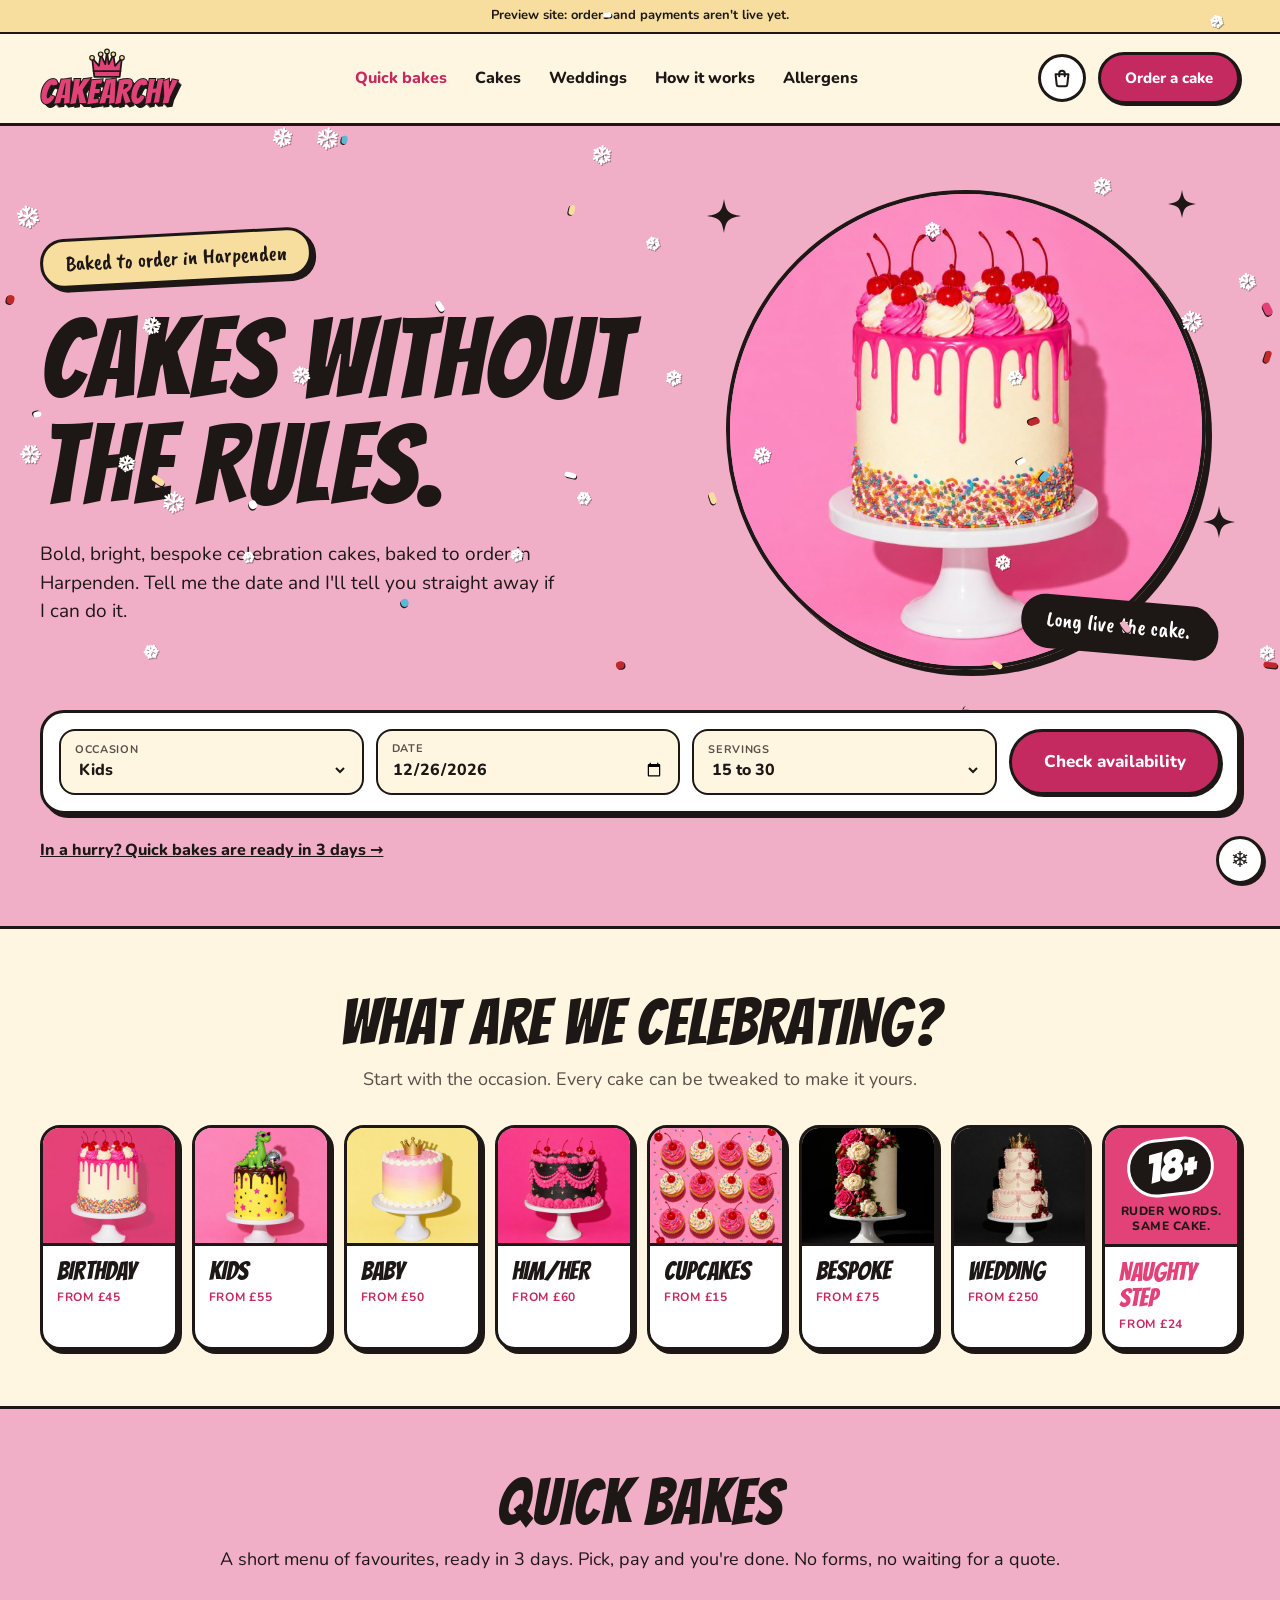
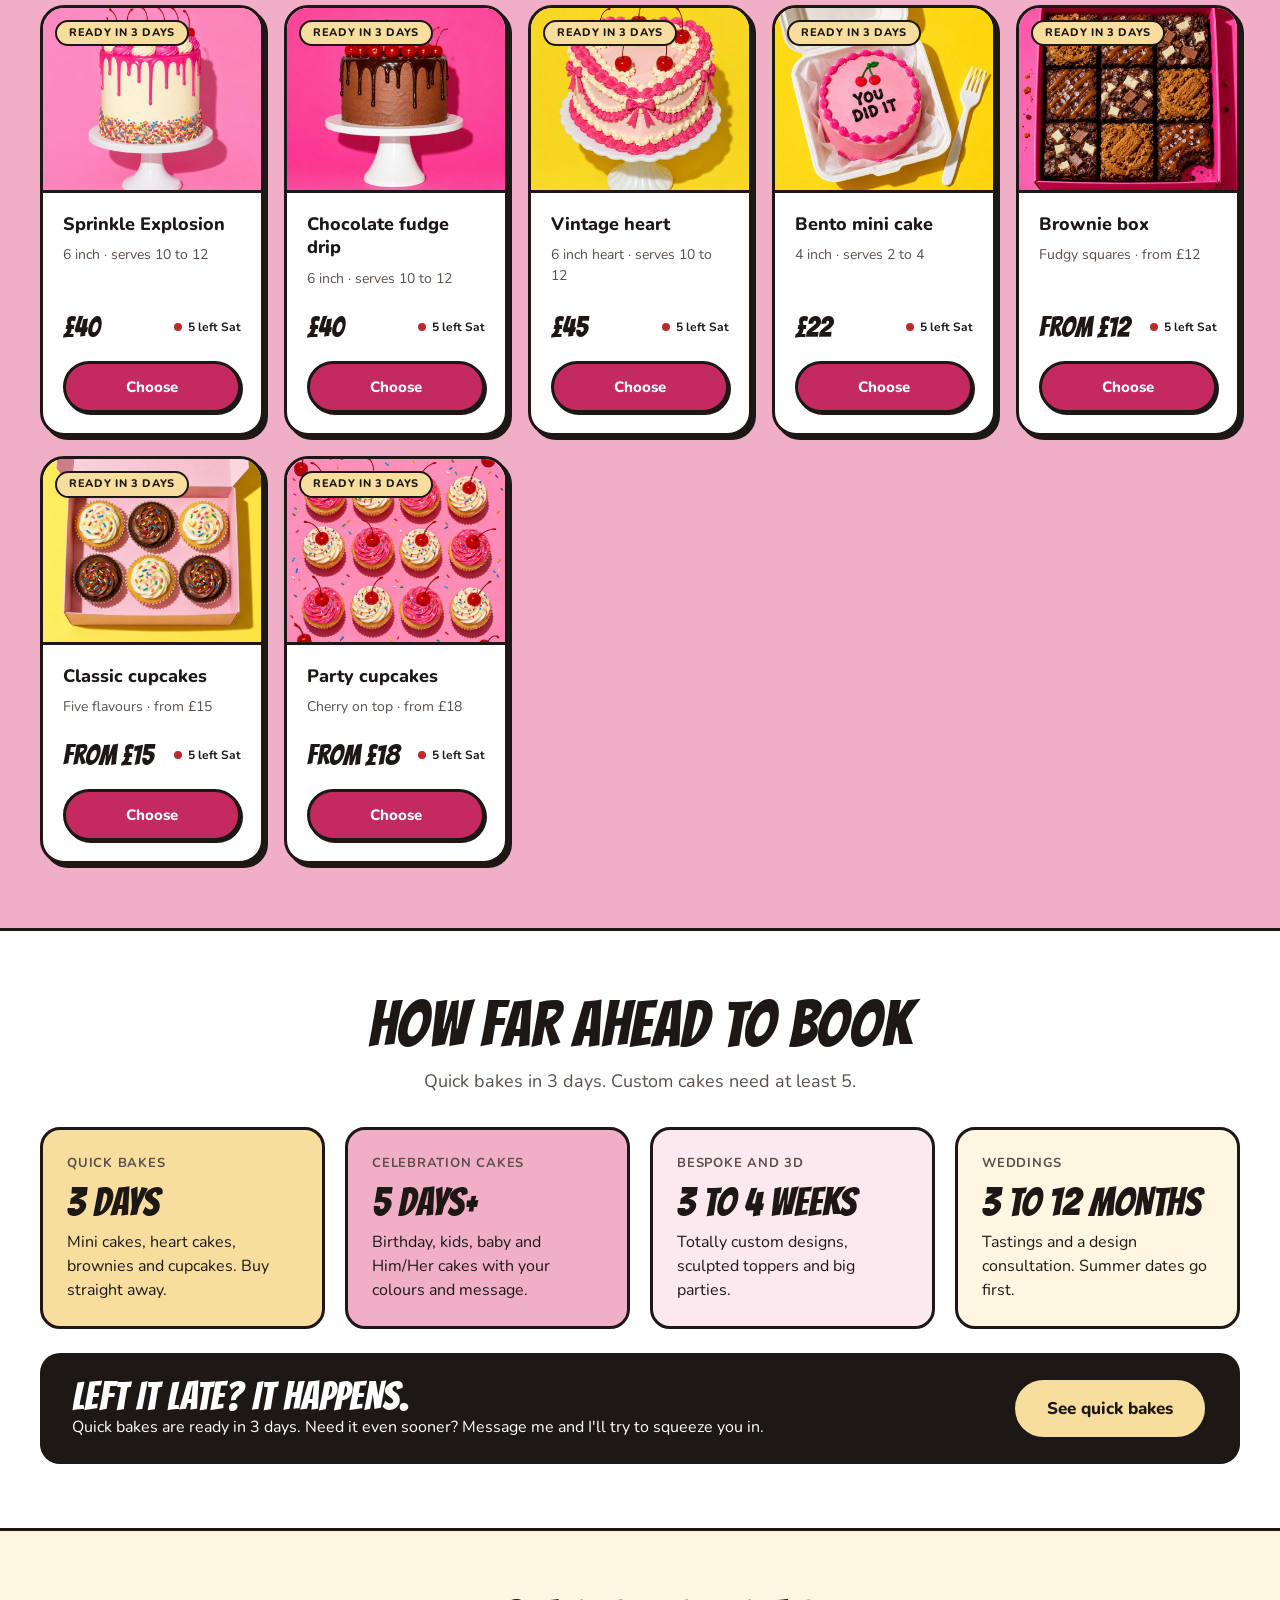
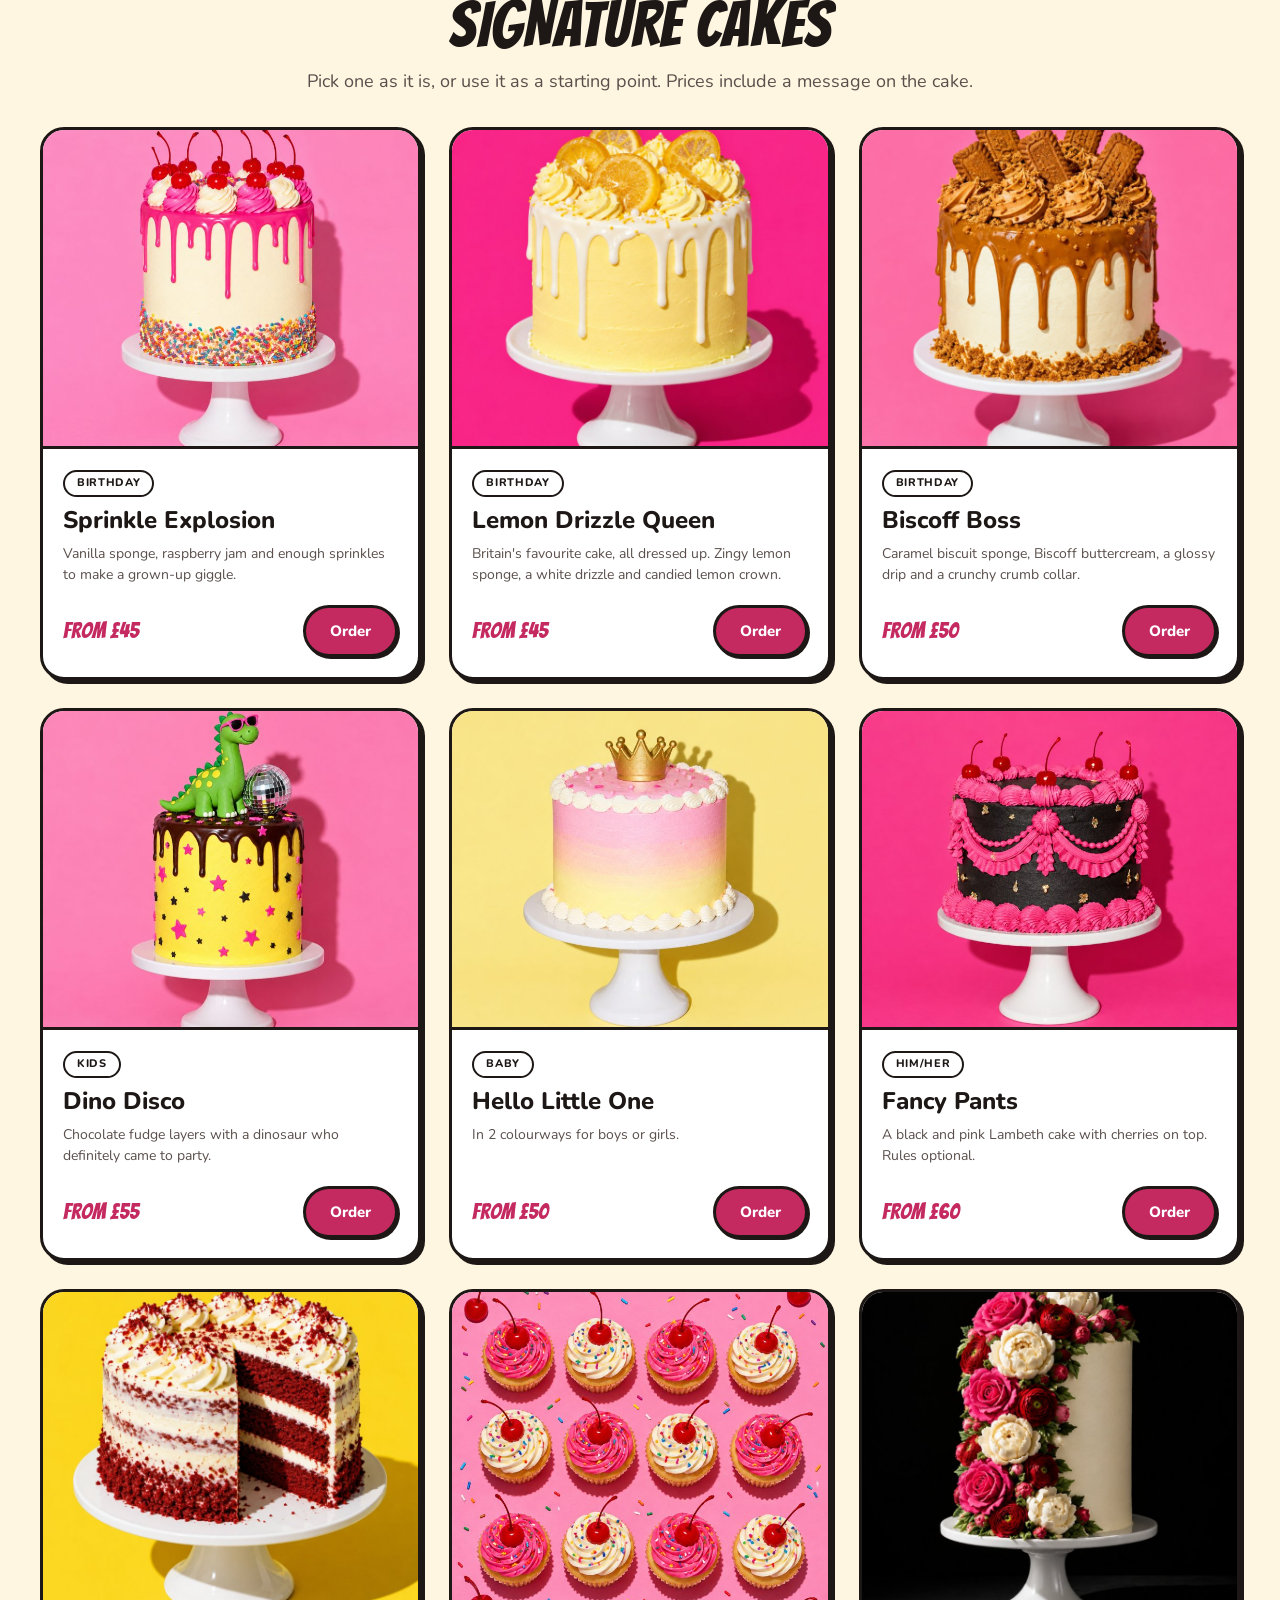
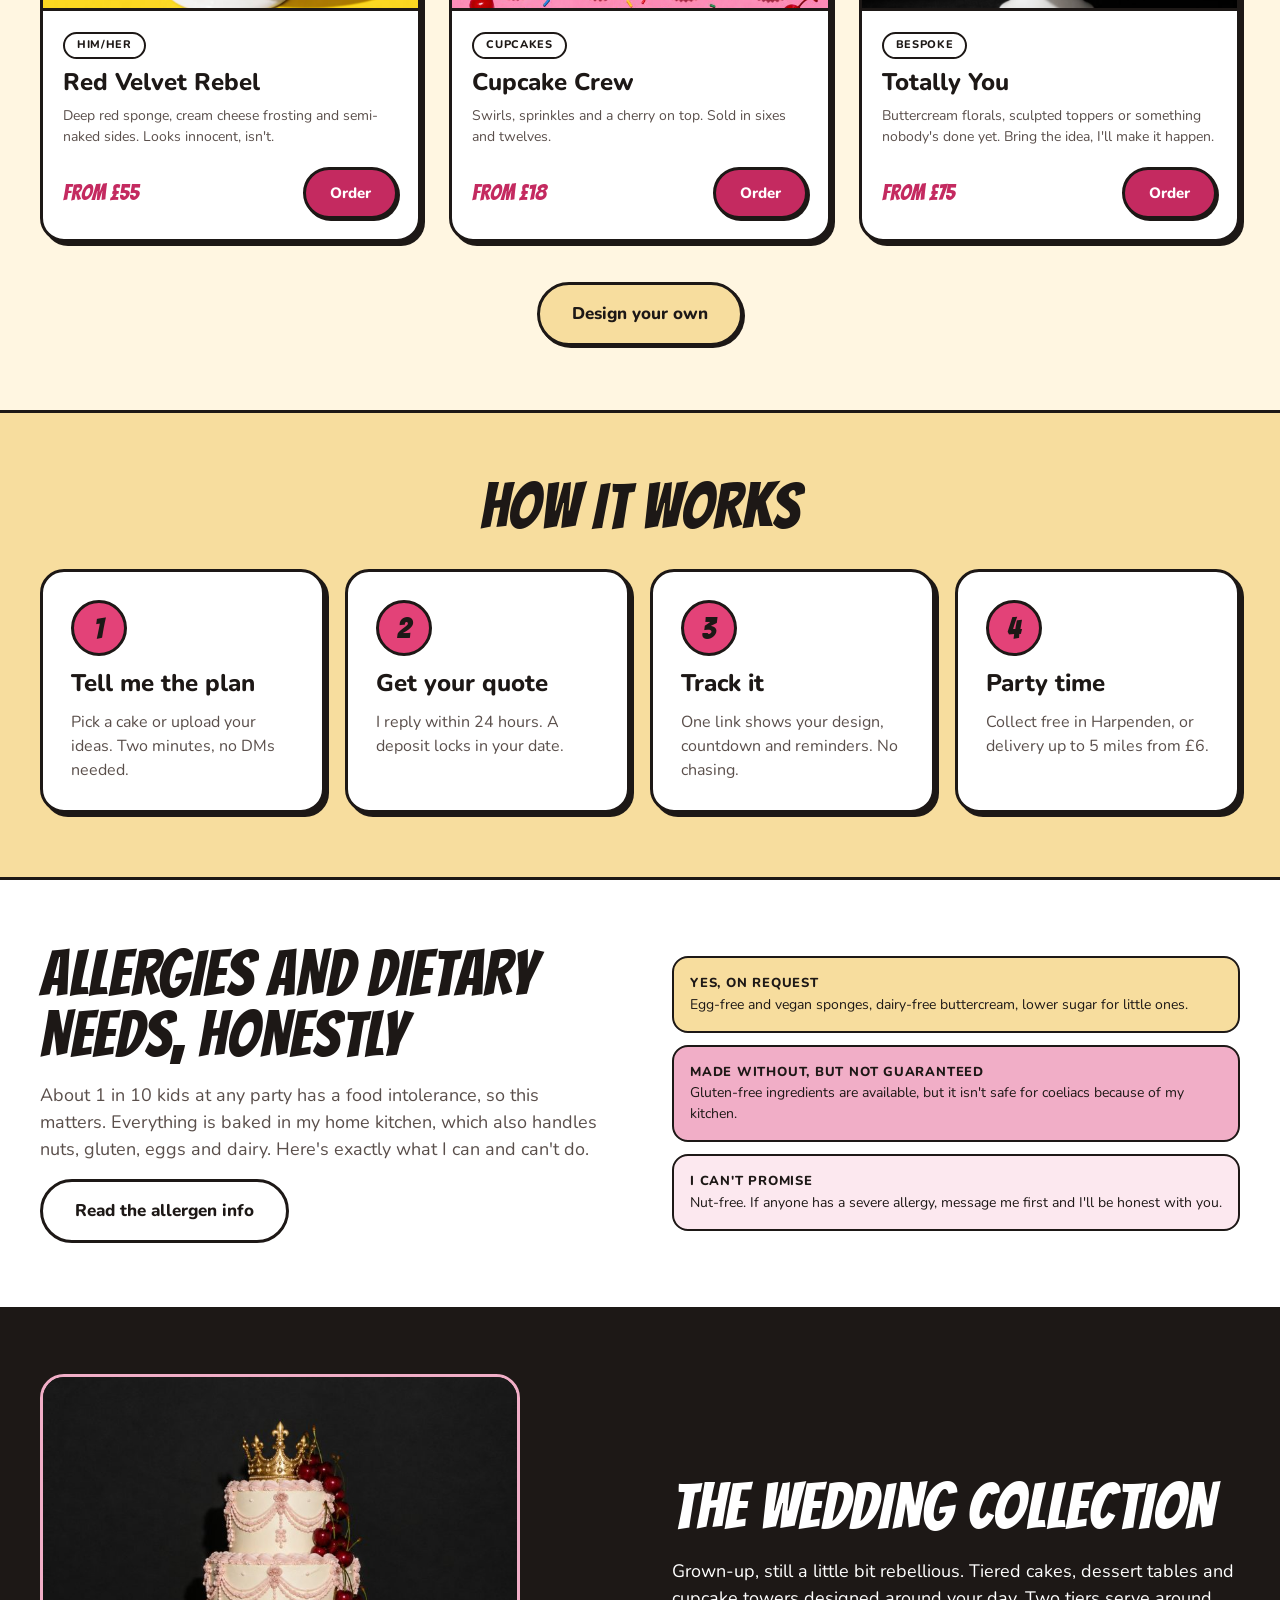
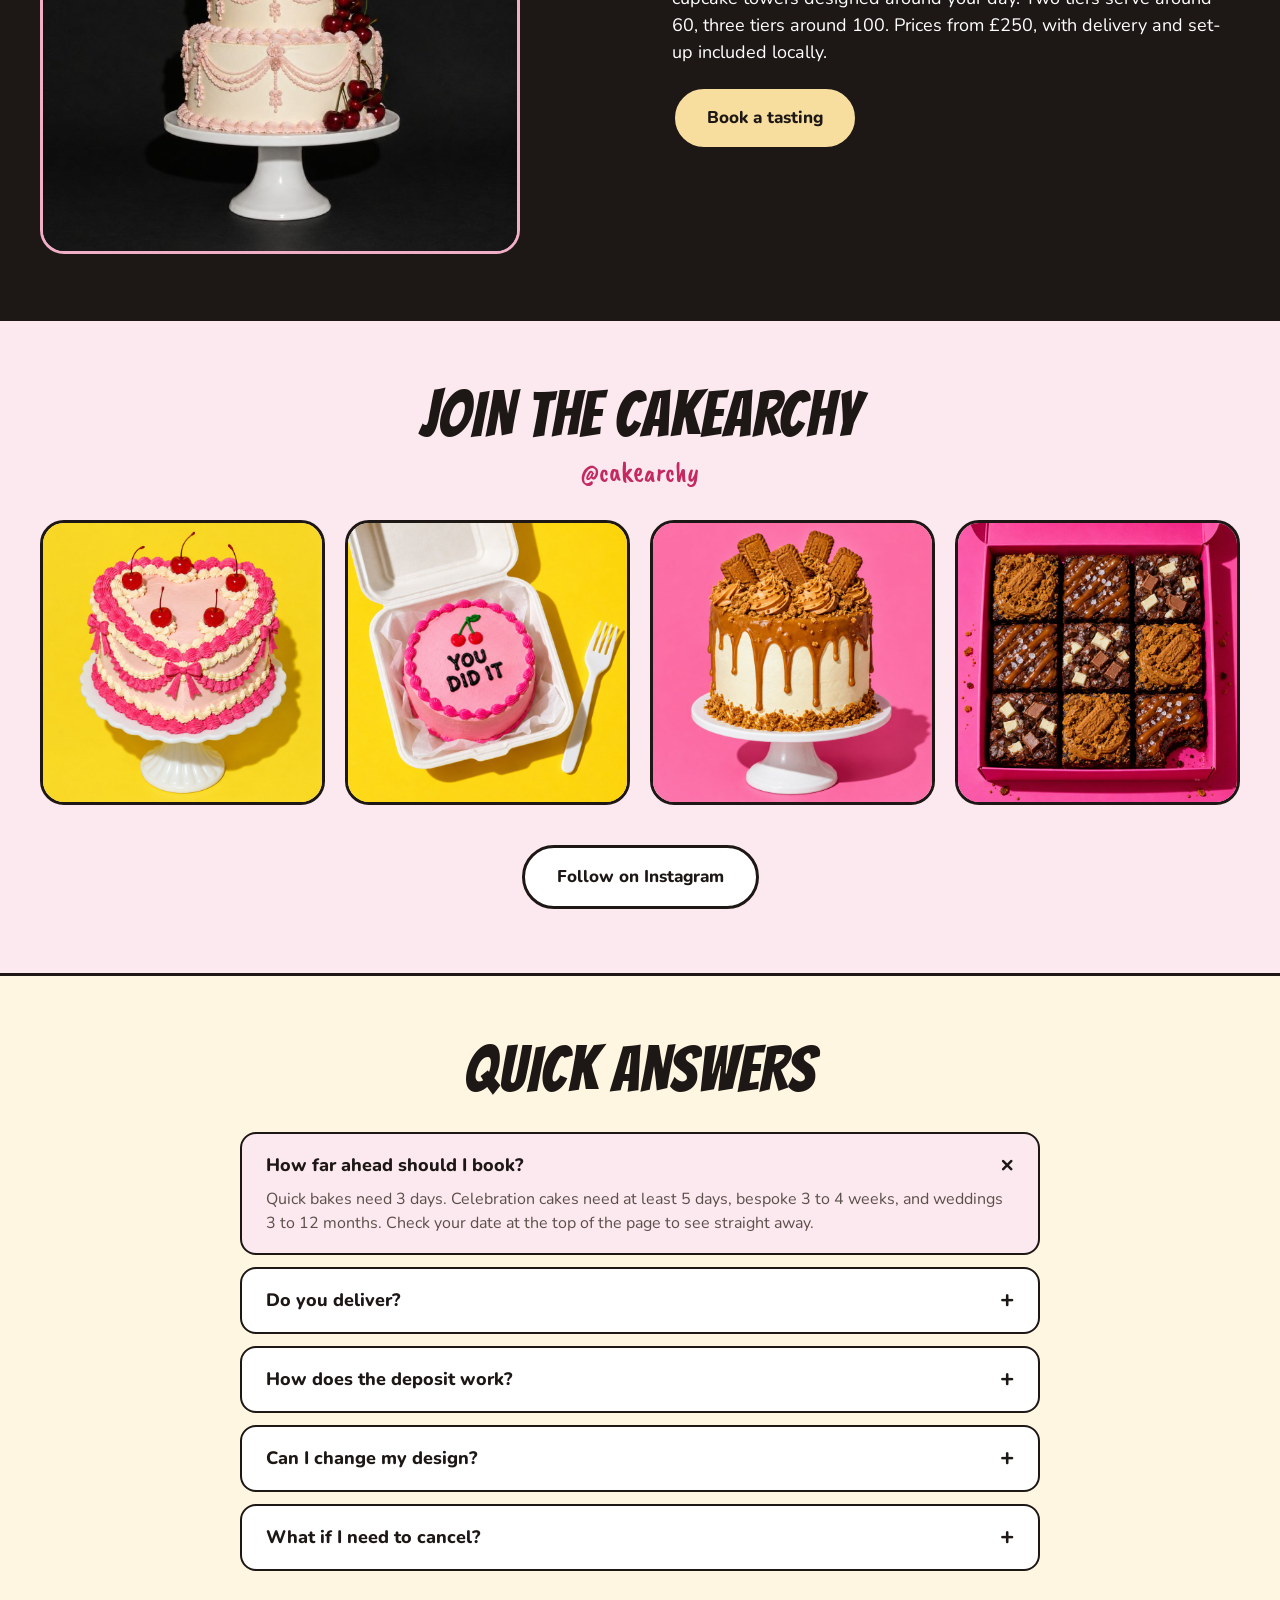
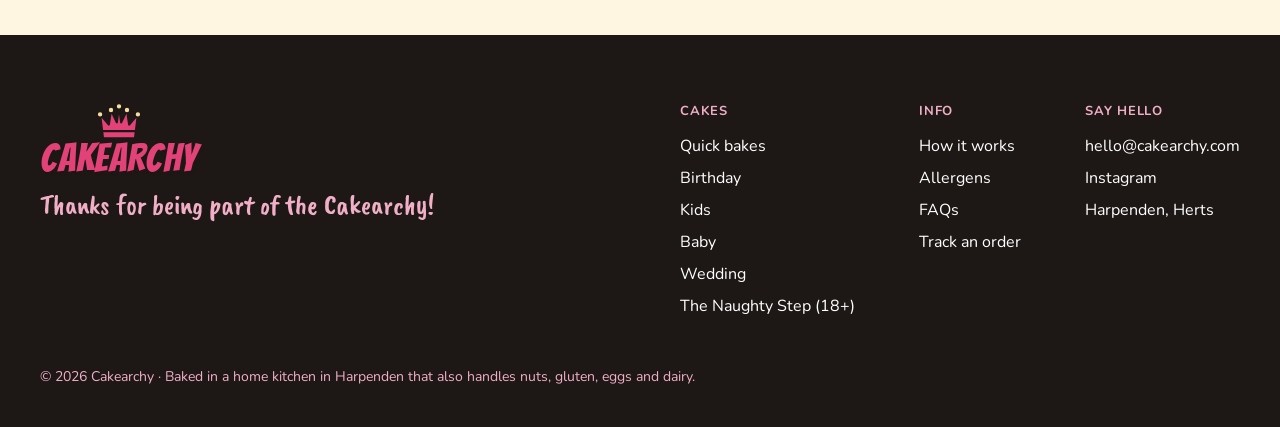
==== commit a9aa0fea: "Research-led signature range, new photos, flavours and Instagram strip Co-Authored-By: Claude Opus 5" ====
--- a/index.html
+++ b/index.html
@@ -8,7 +8,7 @@
   <link rel="icon" href="assets/favicon.svg" type="image/svg+xml">
   <link rel="preconnect" href="https://fonts.googleapis.com"><link rel="preconnect" href="https://fonts.gstatic.com" crossorigin>
   <link href="https://fonts.googleapis.com/css2?family=Bangers&family=Caveat+Brush&family=Kaushan+Script&family=Nunito:wght@400;700;800&display=swap" rel="stylesheet">
-  <link rel="stylesheet" href="css/styles.css?v=13">
+  <link rel="stylesheet" href="css/styles.css?v=14">
 </head>
 <body>
   <div id="site-header"></div>
@@ -129,10 +129,10 @@
       <div class="wrap">
         <div class="section-head"><h2>JOIN THE CAKEARCHY</h2><span class="hand brand">@cakearchy</span></div>
         <div class="ig-grid">
-          <img src="assets/img/kids.jpg" alt="Dino Disco cake" loading="lazy">
-          <img src="assets/img/cupcakes.jpg" alt="Party cupcakes with cherries" loading="lazy">
-          <img src="assets/img/himher.jpg" alt="Black and pink Lambeth cake" loading="lazy">
-          <img src="assets/img/bespoke.jpg" alt="Heart-shaped pink Lambeth cake" loading="lazy">
+          <img src="assets/img/heart.jpg" alt="Vintage heart cake with frilly pink piping and cherries" loading="lazy">
+          <img src="assets/img/bento.jpg" alt="Pink bento mini cake saying You did it" loading="lazy">
+          <img src="assets/img/biscoff.jpg" alt="Biscoff drip cake topped with biscuits" loading="lazy">
+          <img src="assets/img/brownies.jpg" alt="Box of Biscoff, salted caramel and triple chocolate brownies" loading="lazy">
         </div>
         <div style="text-align:center;margin-top:40px"><a class="btn btn-outline btn-lg" href="https://instagram.com/cakearchy">Follow on Instagram</a></div>
       </div>
@@ -154,9 +154,9 @@
   </main>
   <div id="site-footer"></div>
 
-  <script src="js/config.js?v=13"></script>
-  <script src="js/site.js?v=13"></script>
-  <script src="js/home.js?v=13"></script>
-  <script src="js/festive.js?v=13"></script>
+  <script src="js/config.js?v=14"></script>
+  <script src="js/site.js?v=14"></script>
+  <script src="js/home.js?v=14"></script>
+  <script src="js/festive.js?v=14"></script>
 </body>
 </html>
